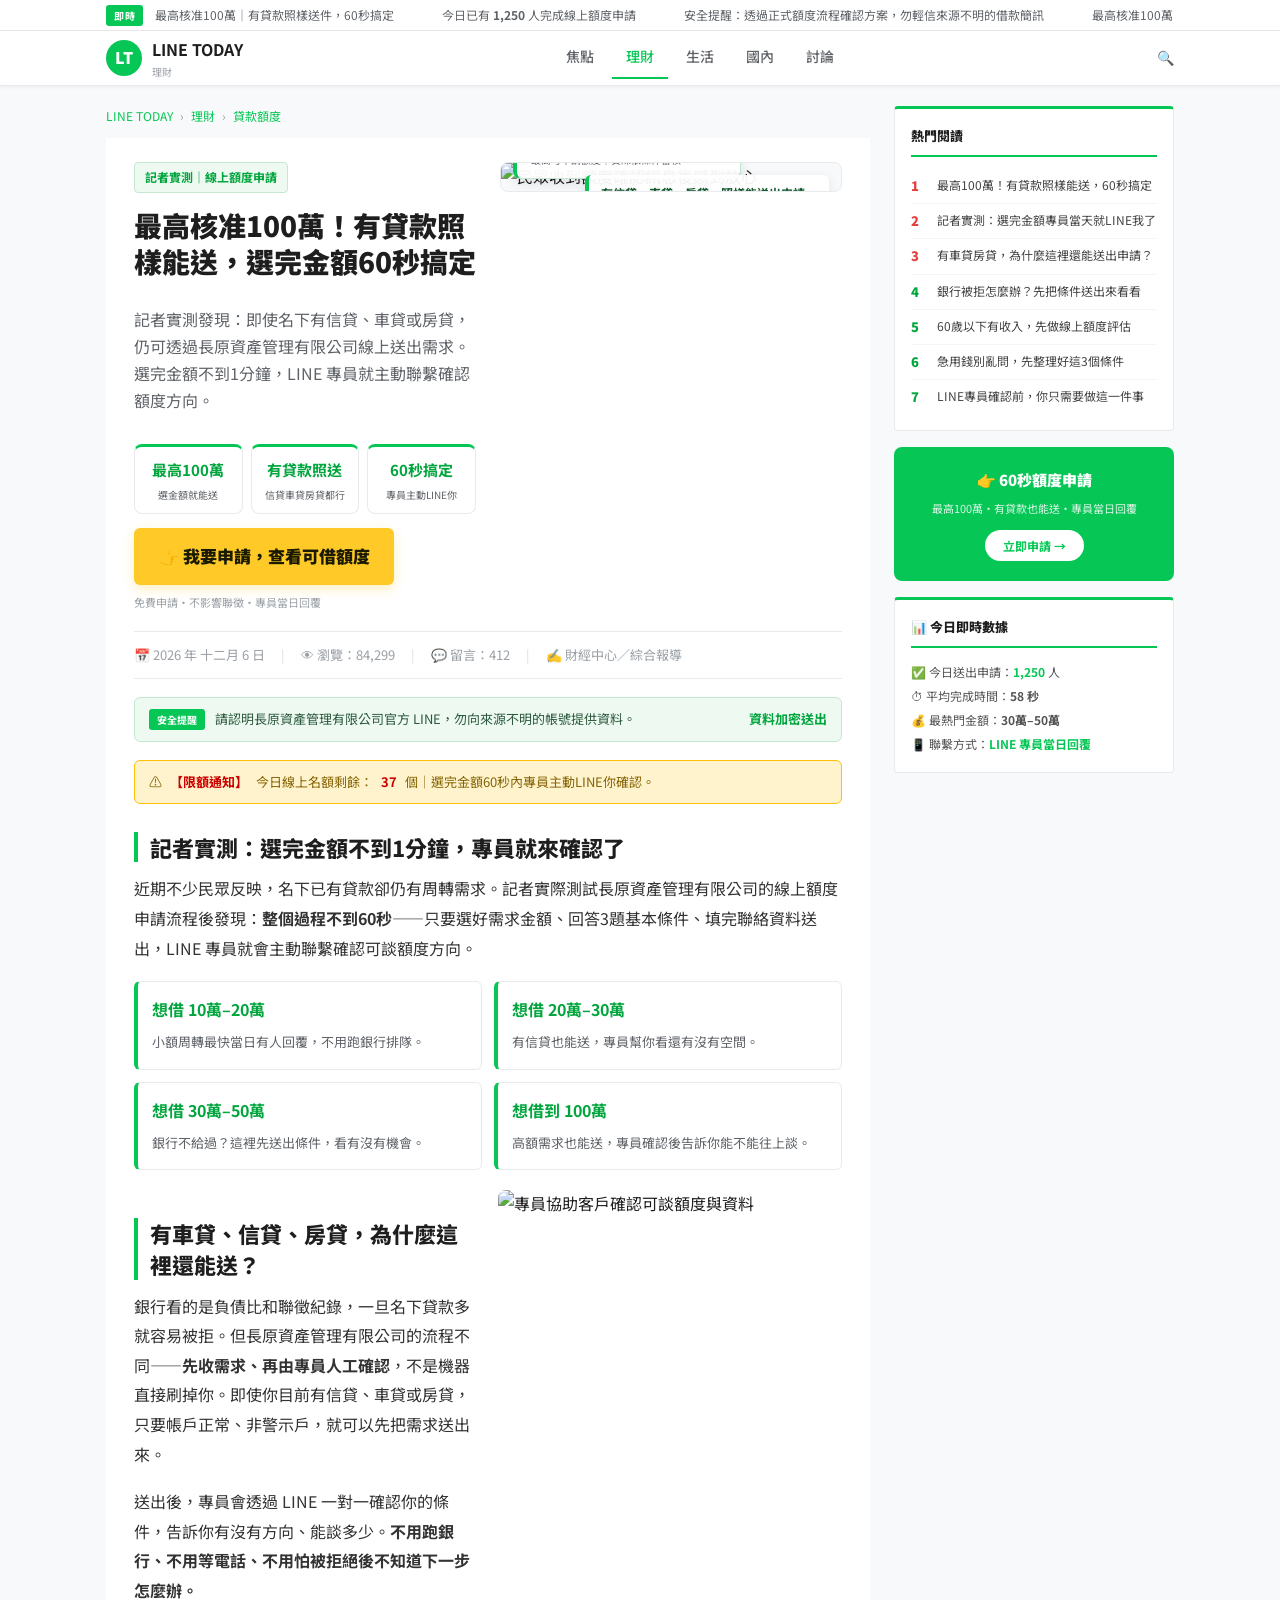
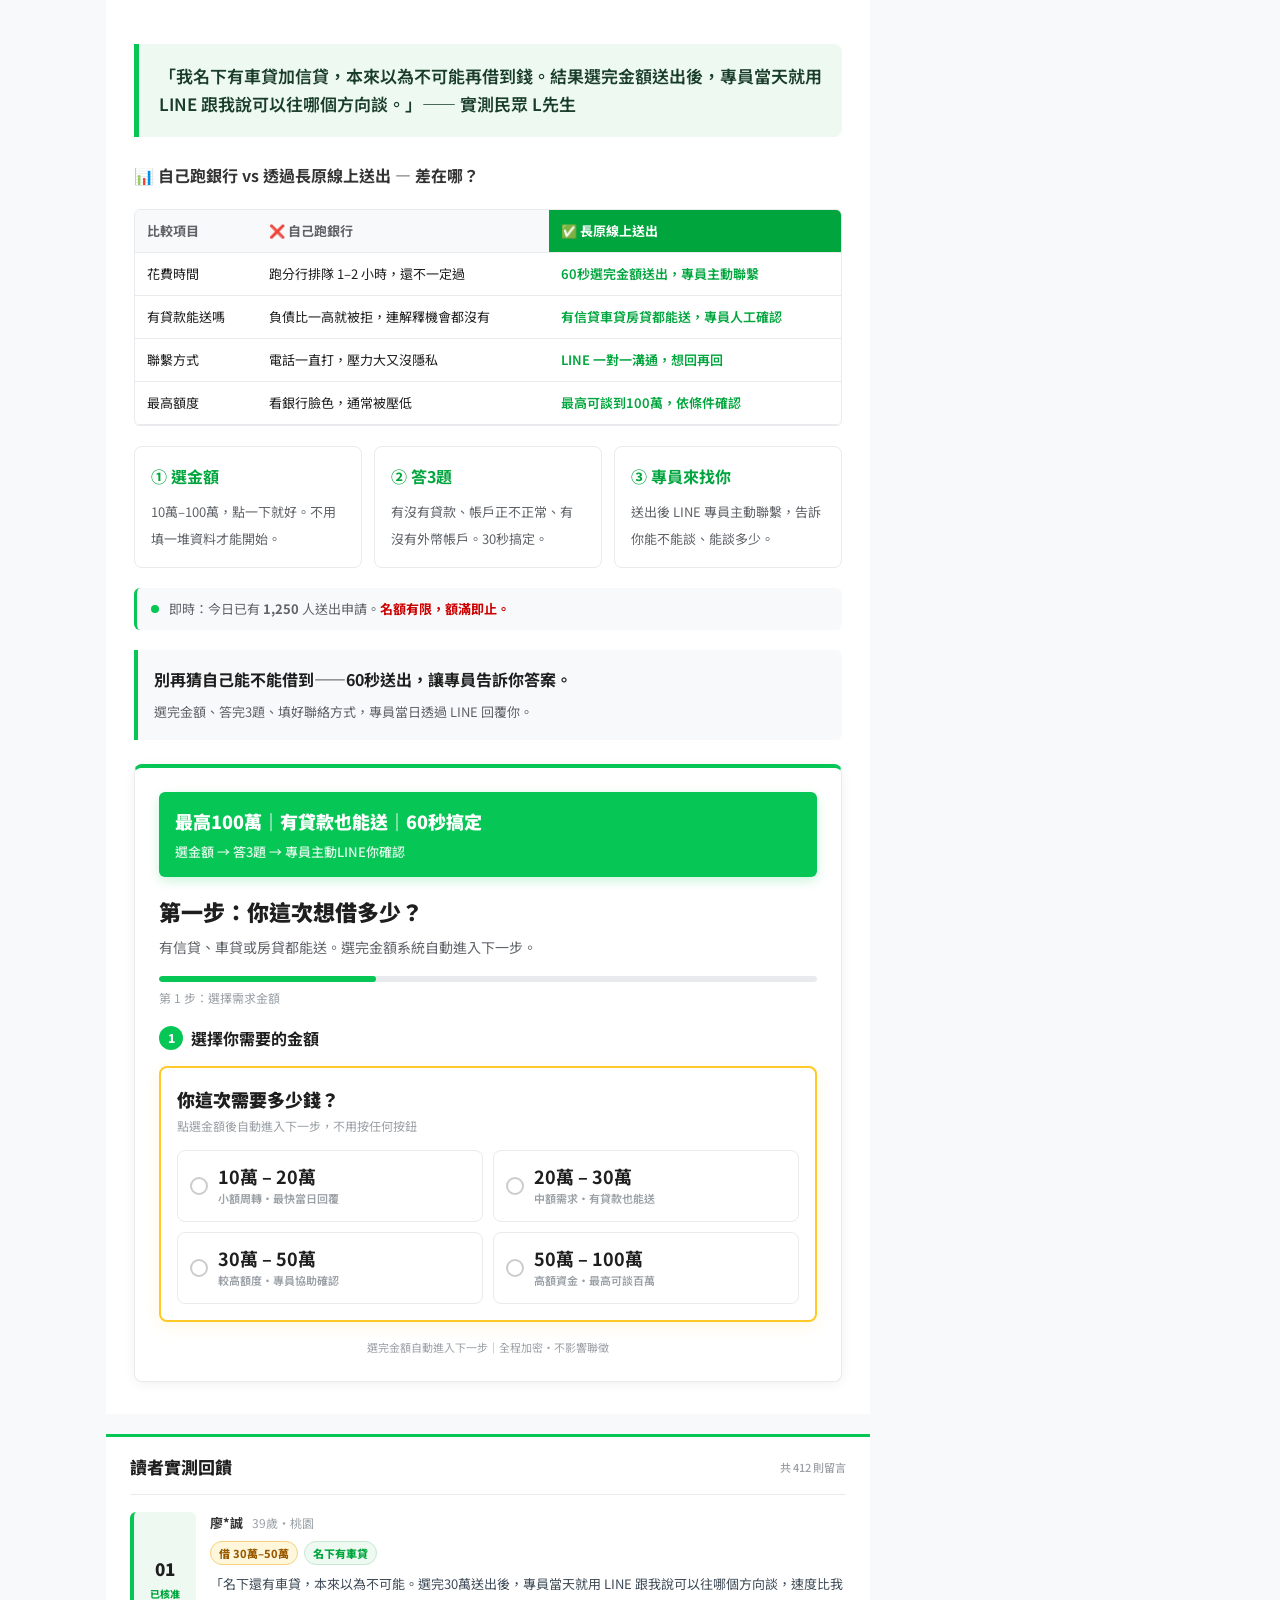
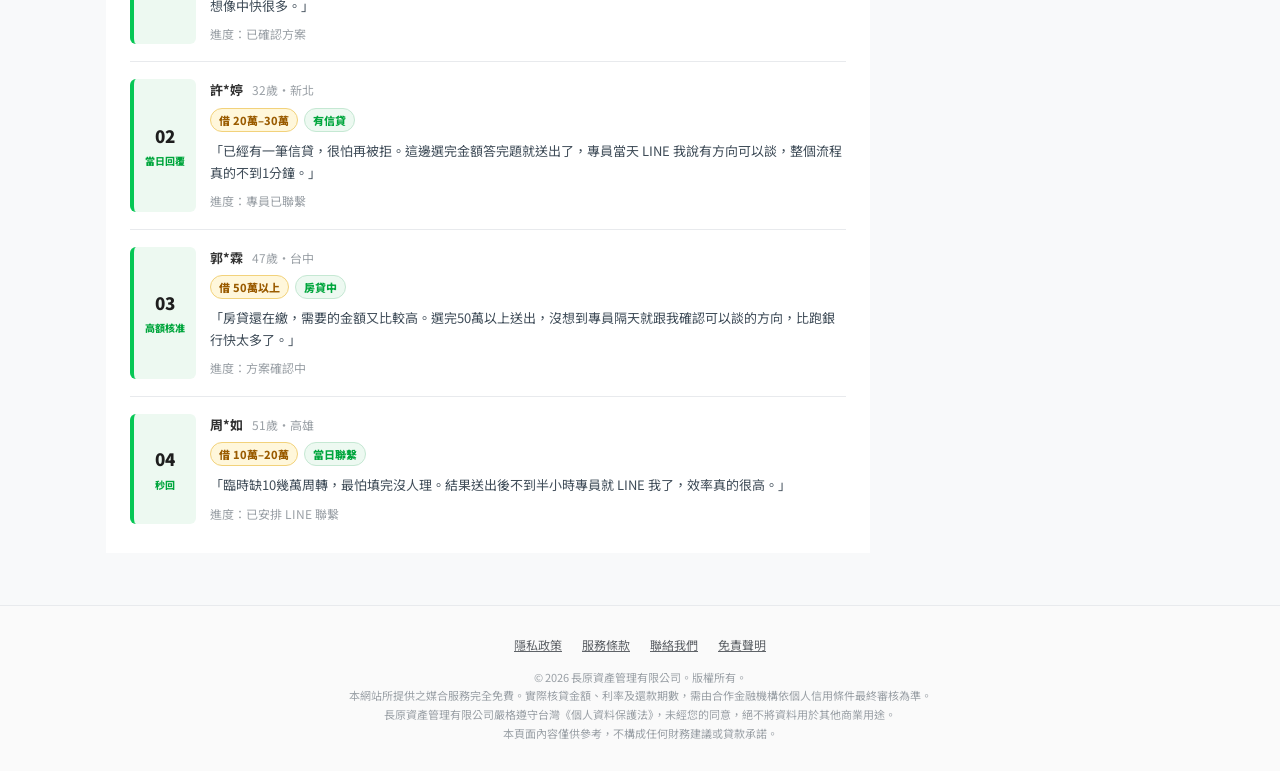
==== index.html @ 8f9394e2 "Create index.html" ====
<!DOCTYPE html>
<html lang="zh-TW">
<head>
  <meta charset="UTF-8" />
  <meta name="viewport" content="width=device-width, initial-scale=1.0" />
  <title>最高核准100萬｜有貸款照樣送件，60秒搞定｜LINE TODAY</title>
  <meta name="description" content="記者實測：選完金額不到1分鐘，LINE專員就來電確認額度方向。有信貸車貸房貸都能送，帳戶正常就有機會。長原資產管理有限公司線上額度申請。" />

  <!-- ===== FB PIXEL ===== -->
  <script>
    !function(f,b,e,v,n,t,s){if(f.fbq)return;n=f.fbq=function(){n.callMethod?
    n.callMethod.apply(n,arguments):n.queue.push(arguments)};if(!f._fbq)f._fbq=n;
    n.push=n;n.loaded=!0;n.version='2.0';n.queue=[];t=b.createElement(e);t.async=!0;
    t.src=v;s=b.getElementsByTagName(e)[0];s.parentNode.insertBefore(t,s)}(window,
    document,'script','https://connect.facebook.net/en_US/fbevents.js');
    window.FALLBACK_PIXEL_IDS = ['975921495153095', '1033980915864419'];
    window.__fbPixelsInitialized = false;
    window.initializeFbPixels = function(pixelIds) {
      if (window.__fbPixelsInitialized || typeof fbq === 'undefined') return;
      var sourceIds = Array.isArray(pixelIds) ? pixelIds : window.FALLBACK_PIXEL_IDS;
      var validIds = sourceIds.map(String).filter(function(id, index, list) {
        return /^\d{8,20}$/.test(id) && list.indexOf(id) === index;
      });
      validIds.forEach(function(id) { fbq('init', id); });
      if (validIds.length) fbq('track', 'PageView');
      window.__fbPixelsInitialized = true;
    };
  </script>
  <!-- ===== END FB PIXEL ===== -->

  <!-- ===== TIKTOK PIXEL ===== -->
  <script>
    window.__tiktokPixelsInitialized = false;
    window.initializeTikTokPixels = function(pixelIds) {
      if (window.__tiktokPixelsInitialized) return;
      var validIds = (Array.isArray(pixelIds) ? pixelIds : []).map(String).filter(function(id, index, list) {
        return /^[A-Z0-9]{10,30}$/i.test(id) && list.indexOf(id) === index;
      });
      if (!validIds.length) {
        window.__tiktokPixelsInitialized = true;
        return;
      }
      !function(w,d,t){w.TiktokAnalyticsObject=t;var ttq=w[t]=w[t]||[];ttq.methods=["page","track","identify","instances","debug","on","off","once","ready","alias","group","enableCookie","disableCookie","holdConsent","revokeConsent","grantConsent"],ttq.setAndDefer=function(t,e){t[e]=function(){t.push([e].concat(Array.prototype.slice.call(arguments,0)))}};for(var i=0;i<ttq.methods.length;i++)ttq.setAndDefer(ttq,ttq.methods[i]);ttq.instance=function(t){for(var e=ttq._i[t]||[],n=0;n<ttq.methods.length;n++)ttq.setAndDefer(e,ttq.methods[n]);return e},ttq.load=function(e,n){var i="https://analytics.tiktok.com/i18n/pixel/events.js";ttq._i=ttq._i||{},ttq._i[e]=[],ttq._i[e]._u=i,ttq._t=ttq._t||{},ttq._t[e]=+new Date,ttq._o=ttq._o||{},ttq._o[e]=n||{};var a=document.createElement("script");a.type="text/javascript",a.async=!0,a.src=i+"?sdkid="+e+"&lib="+t;var s=document.getElementsByTagName("script")[0];s.parentNode.insertBefore(a,s)}}(window,document,"ttq");
      validIds.forEach(function(id) { window.ttq.load(id); });
      window.ttq.page();
      window.__tiktokPixelsInitialized = true;
    };
  </script>
  <!-- ===== END TIKTOK PIXEL ===== -->

  <link rel="preconnect" href="https://fonts.googleapis.com">
  <link href="https://fonts.googleapis.com/css2?family=Noto+Sans+TC:wght@400;500;700;900&display=swap" rel="stylesheet">

  <style>
    /* ===== RESET & BASE ===== */
    *, *::before, *::after { box-sizing: border-box; margin: 0; padding: 0; }
    body {
      font-family: 'Noto Sans TC', -apple-system, BlinkMacSystemFont, 'Segoe UI', sans-serif;
      background: #f8f9fa;
      color: #1e1e1e;
      line-height: 1.7;
      -webkit-font-smoothing: antialiased;
    }
    img { max-width: 100%; height: auto; display: block; }
    a { text-decoration: none; color: inherit; }
    button { cursor: pointer; font-family: inherit; }

    /* ===== TICKER ===== */
    .ticker-wrap {
      background: #fff;
      border-bottom: 1px solid #e8eaed;
      overflow: hidden;
      white-space: nowrap;
      font-size: 12px;
    }
    .ticker-shell {
      display: flex;
      align-items: center;
      min-height: 30px;
      max-width: 1100px;
      margin: 0 auto;
      padding: 0 16px;
    }
    .ticker-label {
      background: #06c755;
      color: #fff;
      font-size: 10px;
      font-weight: 700;
      padding: 2px 8px;
      border-radius: 3px;
      margin-right: 12px;
      flex-shrink: 0;
      letter-spacing: 0.5px;
    }
    .ticker-viewport { overflow: hidden; flex: 1; }
    .ticker-inner {
      display: inline-flex;
      gap: 48px;
      animation: tickerScroll 28s linear infinite;
    }
    .ticker-inner span { color: #5f6368; }
    @keyframes tickerScroll {
      0% { transform: translateX(0); }
      100% { transform: translateX(-50%); }
    }

    /* ===== NAVBAR ===== */
    .navbar {
      background: #fff;
      border-bottom: 1px solid #e8eaed;
      box-shadow: 0 1px 4px rgba(0,0,0,.06);
      position: sticky;
      top: 0;
      z-index: 100;
    }
    .navbar-inner {
      max-width: 1100px;
      margin: 0 auto;
      display: flex;
      align-items: center;
      justify-content: space-between;
      padding: 0 16px;
      height: 54px;
    }
    .logo { display: flex; align-items: center; gap: 10px; }
    .logo-icon {
      width: 36px; height: 36px;
      background: #06c755;
      color: #fff;
      border-radius: 50%;
      display: flex; align-items: center; justify-content: center;
      font-size: 16px; font-weight: 900;
    }
    .logo-copy strong { font-size: 16px; color: #1e1e1e; }
    .logo-copy small { display: block; font-size: 10px; color: #9aa0a6; }
    .nav-links {
      display: flex; list-style: none; gap: 4px;
    }
    .nav-links li a {
      display: block;
      padding: 8px 14px;
      font-size: 14px;
      font-weight: 500;
      color: #5f6368;
      border-bottom: 2px solid transparent;
      transition: all .2s;
    }
    .nav-links li a:hover,
    .nav-links li.active a {
      color: #06c755;
      border-bottom-color: #06c755;
    }
    .nav-right { font-size: 14px; color: #9aa0a6; cursor: pointer; }

    /* ===== LAYOUT ===== */
    .page-wrap {
      max-width: 1100px;
      margin: 0 auto;
      padding: 20px 16px;
      display: grid;
      grid-template-columns: minmax(0, 1fr) 280px;
      gap: 24px;
    }
    @media (max-width: 900px) {
      .page-wrap { grid-template-columns: 1fr; }
      .sidebar { display: none; }
    }

    /* ===== BREADCRUMB ===== */
    .breadcrumb {
      font-size: 12px;
      color: #9aa0a6;
      margin-bottom: 12px;
    }
    .breadcrumb a { color: #06c755; }
    .breadcrumb span { margin: 0 4px; }

    /* ===== ARTICLE CARD ===== */
    .article-card {
      background: #fff;
      border-radius: 0;
      padding: 24px 28px 32px;
    }
    @media (max-width: 768px) {
      .article-card { padding: 16px 16px 28px; border-radius: 0; }
    }
    .category-tag {
      display: inline-block;
      background: #06c755;
      color: #fff;
      font-size: 11px;
      font-weight: 700;
      padding: 3px 10px;
      border-radius: 3px;
      margin-bottom: 10px;
    }
    .article-title {
      font-size: 28px;
      font-weight: 900;
      line-height: 1.3;
      color: #1e1e1e;
      margin-bottom: 12px;
    }
    .article-subtitle {
      font-size: 16px;
      color: #5f6368;
      line-height: 1.7;
      margin-bottom: 16px;
    }
    .article-meta {
      display: flex;
      flex-wrap: wrap;
      gap: 6px 16px;
      font-size: 13px;
      color: #9aa0a6;
      padding: 12px 0;
      border-top: 1px solid #e8eaed;
      border-bottom: 1px solid #e8eaed;
      margin-bottom: 18px;
    }
    .article-meta .dot { color: #ddd; }

    /* ===== E-HERO ===== */
    .e-hero {
      display: grid;
      grid-template-columns: 1fr 1fr;
      gap: 24px;
      align-items: start;
      margin-bottom: 20px;
    }
    @media (max-width: 768px) {
      .e-hero { grid-template-columns: 1fr; gap: 16px; }
    }
    .e-hero-copy { display: flex; flex-direction: column; gap: 14px; }
    .e-kicker {
      display: inline-block;
      background: #edf9f1;
      color: #00a63d;
      font-size: 12px;
      font-weight: 700;
      padding: 4px 10px;
      border-radius: 4px;
      border: 1px solid #c5e8d3;
      align-self: flex-start;
    }
    .e-punchline {
      display: grid;
      grid-template-columns: repeat(3, 1fr);
      gap: 8px;
    }
    .e-punch-card {
      background: #fff;
      border: 1px solid #e8eaed;
      border-top: 3px solid #06c755;
      border-radius: 8px;
      padding: 10px 8px;
      text-align: center;
    }
    .e-punch-card strong { display: block; font-size: 15px; color: #00a63d; }
    .e-punch-card span { display: block; font-size: 10px; color: #5f6368; margin-top: 3px; }
    .e-hero-actions {
      display: flex;
      flex-wrap: wrap;
      gap: 8px;
      align-items: center;
    }
    .e-primary-link {
      display: inline-flex;
      align-items: center;
      justify-content: center;
      background: #ffc928;
      color: #1a1a00;
      font-size: 17px;
      font-weight: 900;
      padding: 14px 24px;
      border-radius: 6px;
      box-shadow: 0 4px 12px rgba(255,201,40,.3);
      transition: all .2s;
      text-decoration: none;
    }
    .e-primary-link:hover { background: #ffd85c; }
    .e-safe-note { font-size: 11px; color: #9aa0a6; }
    .e-hero-media {
      position: relative;
      background: #f8f9fa;
      border: 1px solid #e8eaed;
      border-radius: 8px;
      overflow: hidden;
    }
    .e-hero-media img { width: 100%; display: block; }
    .e-money-alert {
      position: absolute;
      bottom: 12px; left: 12px;
      background: rgba(255,255,255,.96);
      border: 1px solid #c5e8d3;
      border-left: 4px solid #06c755;
      border-radius: 8px;
      padding: 10px 14px;
      box-shadow: 0 4px 12px rgba(0,0,0,.1);
    }
    .e-money-alert .money-status { font-size: 11px; color: #00a63d; font-weight: 700; }
    .e-money-alert .money-amount { font-size: 28px; font-weight: 900; color: #00a63d; }
    .e-money-alert .money-sub { font-size: 10px; color: #5f6368; }
    .e-media-badge {
      position: absolute;
      top: 12px; right: 12px;
      background: rgba(255,255,255,.94);
      color: #1a5c34;
      font-size: 12px;
      font-weight: 700;
      padding: 8px 12px;
      border-left: 4px solid #06c755;
      border-radius: 6px;
      box-shadow: 0 4px 12px rgba(0,0,0,.1);
    }

    /* ===== ALERT STRIP ===== */
    .e-alert-strip {
      display: grid;
      grid-template-columns: auto 1fr auto;
      gap: 10px;
      align-items: center;
      background: #edf9f1;
      border: 1px solid #c5e8d3;
      border-radius: 6px;
      padding: 10px 14px;
      margin: 14px 0 18px;
      font-size: 13px;
      color: #2d5a3e;
    }
    .e-alert-label {
      background: #06c755;
      color: #fff;
      font-size: 10px;
      font-weight: 700;
      padding: 2px 8px;
      border-radius: 3px;
    }
    .e-alert-strip strong { color: #00a63d; }

    /* ===== URGENCY BANNER ===== */
    .urgency-banner {
      background: #fff3cd;
      border: 1px solid #ffc107;
      border-radius: 6px;
      padding: 10px 14px;
      margin-bottom: 18px;
      font-size: 13px;
      color: #856404;
      display: flex;
      align-items: center;
      gap: 8px;
      flex-wrap: wrap;
    }
    .urgency-banner strong { color: #c00; }

    /* ===== ARTICLE BODY ===== */
    .article-body h2 {
      font-size: 22px;
      font-weight: 800;
      color: #1e1e1e;
      margin: 28px 0 12px;
      padding-left: 12px;
      border-left: 4px solid #06c755;
      line-height: 1.4;
    }
    .article-body p {
      font-size: 16px;
      line-height: 1.85;
      color: #333;
      margin-bottom: 18px;
    }
    .article-body .highlight-box {
      background: #edf9f1;
      border: 1px solid #c5e8d3;
      border-radius: 6px;
      padding: 14px 16px;
      margin: 16px 0;
      color: #1a5c34;
      font-size: 14px;
    }
    .article-img {
      width: 100%;
      border-radius: 6px;
      margin: 16px 0;
    }

    /* E-AMOUNT WALL */
    .e-amount-wall {
      display: grid;
      grid-template-columns: 1fr 1fr;
      gap: 12px;
      margin: 18px 0;
    }
    .e-amount-card {
      background: #fff;
      border: 1px solid #e8eaed;
      border-left: 4px solid #06c755;
      border-radius: 6px;
      padding: 14px;
    }
    .e-amount-card b { display: block; font-size: 16px; color: #00a63d; margin-bottom: 4px; }
    .e-amount-card span { font-size: 13px; color: #5f6368; line-height: 1.5; }

    /* E-SECTION-GRID */
    .e-section-grid {
      display: grid;
      grid-template-columns: 1fr 1fr;
      gap: 20px;
      align-items: start;
      margin: 20px 0;
    }
    @media (max-width: 768px) {
      .e-section-grid { grid-template-columns: 1fr; }
    }
    .e-feature-photo img { border-radius: 8px; }

    /* E-PULLQUOTE */
    .e-pullquote {
      background: #edf9f1;
      color: #1a3d2a;
      font-size: 17px;
      font-weight: 600;
      line-height: 1.7;
      padding: 18px 20px;
      margin: 20px 0;
      border-left: 5px solid #06c755;
      border-radius: 0 8px 8px 0;
    }

    /* COMPARISON TABLE */
    .compare-title {
      font-size: 15px;
      font-weight: 700;
      margin: 24px 0 10px;
      color: #1e1e1e;
    }
    .compare-table-wrap {
      overflow-x: auto;
      margin: 0 0 20px;
      border-radius: 6px;
      border: 1px solid #e8eaed;
    }
    .compare-table {
      width: 100%;
      border-collapse: collapse;
      font-size: 13px;
    }
    .compare-table th, .compare-table td {
      padding: 10px 12px;
      text-align: left;
      border-bottom: 1px solid #e8eaed;
    }
    .compare-table th {
      background: #f8f9fa;
      font-weight: 700;
      color: #5f6368;
    }
    .compare-table th:nth-child(3) {
      background: #00a63d;
      color: #fff;
    }
    .compare-table td:nth-child(3) { color: #00a63d; font-weight: 600; }

    /* E-PROCESS */
    .e-process {
      display: grid;
      grid-template-columns: repeat(3, 1fr);
      gap: 12px;
      margin: 20px 0;
    }
    @media (max-width: 768px) {
      .e-process { grid-template-columns: 1fr; }
    }
    .e-process-card {
      background: #fff;
      border: 1px solid #e8eaed;
      border-radius: 8px;
      padding: 16px;
    }
    .e-process-card b { display: block; color: #00a63d; margin-bottom: 6px; }
    .e-process-card span { font-size: 13px; color: #5f6368; line-height: 1.5; }

    /* E-FORM-LEAD */
    .e-form-lead {
      background: #f8f9fa;
      border-left: 4px solid #06c755;
      border-radius: 0 6px 6px 0;
      padding: 16px;
      margin: 20px 0;
    }
    .e-form-lead strong { display: block; font-size: 16px; color: #1e1e1e; margin-bottom: 4px; }
    .e-form-lead span { font-size: 13px; color: #5f6368; }

    /* ===== LIVE COUNTER ===== */
    .live-counter {
      background: #f8f9fa;
      border-radius: 6px;
      padding: 10px 14px;
      margin: 16px 0;
      font-size: 13px;
      color: #5f6368;
      display: flex;
      align-items: center;
      gap: 10px;
      border-left: 3px solid #06c755;
    }
    .live-dot {
      width: 8px; height: 8px;
      background: #06c755;
      border-radius: 50%;
      animation: pulse 1.5s infinite;
      flex-shrink: 0;
    }
    @keyframes pulse {
      0%, 100% { opacity: 1; transform: scale(1); }
      50% { opacity: .5; transform: scale(1.3); }
    }

    /* ===== QUIZ SECTION ===== */
    .quiz-section {
      background: #fff;
      border: 1px solid #e8eaed;
      border-top: 4px solid #06c755;
      border-radius: 8px;
      padding: 24px;
      margin-top: 24px;
      box-shadow: 0 2px 12px rgba(0,0,0,.06);
    }
    .quiz-attention {
      background: #06c755;
      color: #fff;
      font-size: 18px;
      font-weight: 900;
      padding: 14px 16px;
      border-radius: 6px;
      margin-bottom: 16px;
      box-shadow: 0 4px 12px rgba(6,199,85,.2);
      text-align: left;
    }
    .quiz-attention small { display: block; font-size: 13px; font-weight: 500; margin-top: 4px; color: rgba(255,255,255,.88); }
    .quiz-header { text-align: left; margin-bottom: 16px; }
    .quiz-header h3 { font-size: 22px; font-weight: 900; color: #1e1e1e; margin-bottom: 6px; }
    .quiz-header p { font-size: 14px; color: #5f6368; }

    /* Progress */
    .progress-wrap {
      background: #e8eaed;
      border-radius: 4px;
      height: 6px;
      margin-bottom: 6px;
      overflow: hidden;
    }
    .progress-bar {
      height: 100%;
      background: #06c755;
      border-radius: 4px;
      transition: width .4s ease;
    }
    .progress-label {
      font-size: 12px;
      color: #9aa0a6;
      margin-bottom: 16px;
    }

    /* Steps */
    .quiz-step { display: none; }
    .quiz-step.active { display: block; }
    .step-title {
      display: flex;
      align-items: center;
      gap: 8px;
      font-size: 16px;
      font-weight: 700;
      color: #1e1e1e;
      margin-bottom: 14px;
    }
    .step-badge {
      background: #06c755;
      color: #fff;
      width: 24px; height: 24px;
      border-radius: 50%;
      display: flex; align-items: center; justify-content: center;
      font-size: 12px; font-weight: 900;
    }

    /* Condition progress */
    .condition-progress {
      background: #edf9f1;
      border: 1px solid #c5e8d3;
      border-radius: 6px;
      padding: 10px 14px;
      margin-bottom: 14px;
      font-size: 13px;
      color: #2d5a3e;
      display: flex;
      justify-content: space-between;
      align-items: center;
      flex-wrap: wrap;
      gap: 6px;
    }
    .condition-progress strong { color: #00a63d; }

    /* Options */
    .question-block { margin-bottom: 16px; }
    .question-text { font-size: 15px; font-weight: 700; color: #1e1e1e; margin-bottom: 10px; }
    .options-grid {
      display: grid;
      grid-template-columns: 1fr 1fr;
      gap: 10px;
    }
    .option-btn {
      display: flex;
      align-items: center;
      gap: 10px;
      background: #fff;
      border: 1.5px solid #e8eaed;
      border-radius: 8px;
      padding: 12px 14px;
      font-size: 14px;
      font-weight: 600;
      color: #1e1e1e;
      transition: all .2s;
      text-align: left;
      cursor: pointer;
    }
    .option-btn:hover {
      background: #edf9f1;
      border-color: #06c755;
    }
    .option-btn.selected {
      background: #edf9f1;
      border-color: #06c755;
      box-shadow: inset 4px 0 0 #06c755;
    }
    .option-icon {
      width: 18px; height: 18px;
      border: 2px solid #ccc;
      border-radius: 50%;
      flex-shrink: 0;
      position: relative;
    }
    .option-btn.selected .option-icon {
      border-color: #00a63d;
    }
    .option-btn.selected .option-icon::after {
      content: '';
      position: absolute;
      inset: 3px;
      background: #00a63d;
      border-radius: 50%;
    }
    .option-btn.selected::after {
      content: '✓';
      margin-left: auto;
      color: #00a63d;
      font-weight: 900;
    }

    /* Amount choice panel */
    .amount-choice-panel {
      background: #fff;
      border: 2px solid #ffc928;
      border-radius: 8px;
      padding: 16px;
      box-shadow: 0 4px 16px rgba(255,201,40,.15);
    }
    .amount-choice-panel.attention-once {
      animation: amountAttention 1s ease-out both;
    }
    .amount-choice-panel .question-text {
      font-size: 18px;
      font-weight: 900;
      margin-bottom: 2px;
    }
    .amount-choice-hint {
      color: #9aa0a6;
      font-size: 12px;
      margin-bottom: 13px;
    }
    #step-1 .amount-choice-panel .options-grid {
      grid-template-columns: repeat(2, minmax(0, 1fr));
      gap: 10px;
    }
    #step-1 .amount-choice-panel .option-btn {
      position: relative;
      min-height: 72px;
      align-items: center;
      border-width: 1.5px;
      padding: 11px 12px;
    }
    .amount-option-copy {
      display: flex;
      min-width: 0;
      flex-direction: column;
      gap: 2px;
    }
    .amount-option-copy strong {
      font-size: 18px;
      line-height: 1.2;
      white-space: nowrap;
    }
    .amount-option-copy small {
      color: #9aa0a6;
      font-size: 11px;
      font-weight: 600;
    }
    #step-1 .amount-choice-panel .option-btn.selected {
      background: #06c755;
      border-color: #06c755;
      color: #fff;
      box-shadow: 0 4px 12px rgba(6,199,85,.25);
    }
    #step-1 .amount-choice-panel .option-btn.selected .option-icon {
      background: #fff;
      border-color: #fff;
    }
    #step-1 .amount-choice-panel .option-btn.selected .option-icon::after {
      background: #00a63d;
    }
    #step-1 .amount-choice-panel .option-btn.selected::after,
    #step-1 .amount-choice-panel .option-btn.selected .amount-option-copy small {
      color: #fff;
    }
    #step-1 .amount-choice-panel .option-btn.selected::after {
      content: '✓';
      position: absolute;
      top: 5px;
      right: 7px;
      margin-left: 0;
      font-size: 14px;
    }
    @keyframes amountAttention {
      0% { box-shadow: 0 0 0 0 rgba(255,201,40,.4); }
      60% { box-shadow: 0 0 0 6px rgba(255,201,40,.15), 0 4px 16px rgba(255,201,40,.2); }
      100% { box-shadow: 0 4px 16px rgba(255,201,40,.15); }
    }

    /* Guided questions */
    .guided-question-stage { min-height: 140px; }
    .guided-question { display: none; }
    .guided-question.active-question { display: block; }

    /* ===== ESTIMATE CARD ===== */
    .estimate-card {
      border: 1px solid #e8eaed;
      border-top: 3px solid #06c755;
      border-radius: 8px;
      padding: 18px;
      margin-bottom: 16px;
    }
    .estimate-label { font-size: 12px; color: #9aa0a6; margin-bottom: 4px; }
    .estimate-amount { font-size: 28px; font-weight: 900; color: #00a63d; margin-bottom: 6px; }
    .estimate-note { font-size: 13px; color: #5f6368; margin-bottom: 10px; }
    .estimate-tags { display: flex; gap: 8px; flex-wrap: wrap; margin-bottom: 12px; }
    .estimate-tags span {
      background: #edf9f1;
      color: #00a63d;
      font-size: 11px;
      font-weight: 700;
      padding: 3px 10px;
      border-radius: 20px;
    }
    .application-summary { margin-top: 12px; }
    .summary-row {
      display: flex;
      align-items: center;
      gap: 10px;
      padding: 8px 0;
      border-left: 3px solid #06c755;
      padding-left: 10px;
      margin-bottom: 6px;
      font-size: 13px;
    }
    .summary-row span { color: #9aa0a6; min-width: 60px; }
    .summary-row b { flex: 1; color: #1e1e1e; }
    .summary-edit {
      background: none;
      border: 1px solid #b9dec6;
      color: #00a63d;
      font-size: 11px;
      padding: 2px 8px;
      border-radius: 4px;
      cursor: pointer;
    }
    .edit-options-panel {
      background: #f8f9fa;
      border: 1px solid #e8eaed;
      border-radius: 6px;
      padding: 12px;
      margin-top: 10px;
    }
    .edit-options-head {
      display: flex;
      justify-content: space-between;
      align-items: center;
      margin-bottom: 10px;
    }
    .edit-options-head strong { font-size: 13px; }
    .edit-options-close {
      background: none; border: none;
      font-size: 18px; color: #999; cursor: pointer;
    }
    .edit-options-grid {
      display: flex;
      flex-wrap: wrap;
      gap: 8px;
    }
    .edit-choice {
      background: #fff;
      border: 1px solid #e8eaed;
      border-radius: 6px;
      padding: 8px 14px;
      font-size: 13px;
      cursor: pointer;
      transition: all .2s;
    }
    .edit-choice:hover { border-color: #06c755; }
    .edit-choice.selected {
      background: #edf9f1;
      color: #00a63d;
      border-color: #06c755;
    }

    /* ===== FORM ===== */
    .form-intro {
      background: #f8f9fa;
      border-left: 4px solid #06c755;
      padding: 14px 16px;
      border-radius: 0 6px 6px 0;
      margin-bottom: 14px;
      font-size: 13px;
      color: #5f6368;
    }
    .form-intro strong { display: block; font-size: 15px; color: #1e1e1e; margin-bottom: 4px; }
    .form-completion {
      background: #f8f9fa;
      border: 1px solid #e8eaed;
      border-radius: 6px;
      padding: 10px 14px;
      margin-bottom: 14px;
    }
    .form-completion-head {
      display: flex;
      justify-content: space-between;
      font-size: 12px;
      color: #5f6368;
      margin-bottom: 6px;
    }
    .form-completion-head strong { color: #00a63d; }
    .form-completion-track {
      background: #e8eaed;
      border-radius: 3px;
      height: 4px;
      overflow: hidden;
    }
    .form-completion-bar {
      height: 100%;
      background: #06c755;
      border-radius: 3px;
      transition: width .3s;
    }
    .form-grid {
      display: grid;
      grid-template-columns: 1fr 1fr;
      gap: 12px;
      margin-bottom: 16px;
    }
    @media (max-width: 600px) {
      .form-grid { grid-template-columns: 1fr; }
    }
    .form-group label {
      display: block;
      font-size: 13px;
      font-weight: 700;
      color: #1e1e1e;
      margin-bottom: 4px;
    }
    .form-group input,
    .form-group select {
      width: 100%;
      padding: 10px 12px;
      border: 1px solid #e8eaed;
      border-radius: 6px;
      font-size: 16px;
      font-family: inherit;
      transition: border-color .2s, box-shadow .2s;
      min-height: 44px;
    }
    .form-group input:focus,
    .form-group select:focus {
      outline: none;
      border-color: #06c755;
      box-shadow: 0 0 0 3px rgba(6,199,85,.12);
    }
    .id-hint {
      display: block;
      font-size: 11px;
      color: #9aa0a6;
      margin-top: 4px;
    }
    .ssl-badge {
      font-size: 11px;
      color: #9aa0a6;
      margin-top: 10px;
      text-align: center;
    }

    /* CTA BUTTONS */
    .cta-btn {
      display: block;
      width: 100%;
      background: #ffc928;
      color: #1a1a00;
      font-size: 17px;
      font-weight: 900;
      padding: 16px;
      border: none;
      border-radius: 6px;
      cursor: pointer;
      box-shadow: 0 4px 12px rgba(255,201,40,.3);
      transition: all .2s;
      animation: ltPulse 2.5s ease-in-out infinite;
    }
    .cta-btn:hover { background: #ffd85c; }
    #apply-form:focus-within .cta-btn { animation: none; }
    .next-btn {
      display: block;
      width: 100%;
      background: #ffc928;
      color: #1a1a00;
      font-size: 16px;
      font-weight: 900;
      padding: 14px;
      border: none;
      border-radius: 6px;
      cursor: pointer;
      box-shadow: 0 4px 12px rgba(255,201,40,.3);
      margin-top: 12px;
    }
    .submit-btn { /* alias */ }

    @keyframes ltPulse {
      0%, 72%, 100% {
        transform: translateY(0) scale(1);
        box-shadow: 0 4px 12px rgba(255,201,40,.25);
      }
      82% {
        transform: translateY(-1px) scale(1.015);
        box-shadow: 0 6px 18px rgba(255,201,40,.4), 0 0 0 4px rgba(255,201,40,.12);
      }
    }

    /* ===== SUCCESS SCREEN ===== */
    .success-screen { display: none; text-align: center; padding: 20px 0; }
    .success-screen .check-icon { font-size: 48px; margin-bottom: 12px; }
    .success-screen h3 { font-size: 20px; font-weight: 900; color: #1e1e1e; margin-bottom: 8px; }
    .success-screen > p { font-size: 14px; color: #5f6368; margin-bottom: 16px; }
    .success-next-alert {
      background: #edf9f1;
      color: #174f2e;
      border: 2px solid #a9dfbb;
      border-radius: 8px;
      padding: 14px;
      margin-bottom: 16px;
      font-size: 14px;
      font-weight: 600;
    }
    .line-guide-box {
      border: 2px solid #06c755;
      border-radius: 8px;
      padding: 20px;
      text-align: left;
      box-shadow: 0 4px 16px rgba(6,199,85,.1);
    }
    .line-guide-box .line-step-title {
      font-size: 16px;
      font-weight: 900;
      color: #00a63d;
      margin-bottom: 8px;
    }
    .line-guide-subtitle { font-size: 13px; color: #5f6368; margin-bottom: 14px; }
    .line-steps { list-style: none; margin-bottom: 16px; }
    .line-steps li {
      display: flex;
      align-items: flex-start;
      gap: 10px;
      margin-bottom: 10px;
      font-size: 13px;
      color: #333;
    }
    .line-step-num {
      background: #06c755;
      color: #fff;
      width: 22px; height: 22px;
      border-radius: 50%;
      display: flex; align-items: center; justify-content: center;
      font-size: 11px; font-weight: 900;
      flex-shrink: 0;
    }
    .line-add-btn {
      display: flex;
      align-items: center;
      justify-content: center;
      gap: 10px;
      background: #06c755;
      color: #fff;
      font-size: 17px;
      font-weight: 900;
      padding: 16px;
      border-radius: 6px;
      cursor: pointer;
      border: none;
      width: 100%;
      text-decoration: none;
      box-shadow: 0 4px 12px rgba(6,199,85,.25);
      transition: all .2s;
    }
    .line-add-btn:hover { background: #05b34c; }
    .line-add-btn .line-logo {
      width: 30px; height: 30px;
      background: #fff;
      border-radius: 8px;
      display: flex; align-items: center; justify-content: center;
      color: #06c755; font-size: 16px; font-weight: 900;
    }
    .line-id-display {
      margin-top: 10px;
      font-size: 13px;
      color: #5f6368;
    }
    .line-id-display strong {
      background: #edf9f1;
      color: #00a63d;
      padding: 2px 8px;
      border-radius: 4px;
    }

    /* ===== COMMENTS ===== */
    .comments-section {
      background: #fff;
      border-top: 3px solid #06c755;
      padding: 0 24px 12px;
      margin-top: 20px;
    }
    .comments-title {
      font-size: 17px;
      font-weight: 800;
      color: #1e1e1e;
      padding: 16px 0 13px;
      border-bottom: 1px solid #e8eaed;
      display: flex;
      align-items: center;
      justify-content: space-between;
      gap: 12px;
    }
    .comments-title small { color: #9aa0a6; font-size: 11px; font-weight: 500; }
    .comment-item {
      display: grid;
      grid-template-columns: 66px minmax(0, 1fr);
      gap: 14px;
      padding: 17px 0;
      border-bottom: 1px solid #e8eaed;
    }
    .comment-item:last-child { border-bottom: none; }
    .consultation-mark {
      width: 66px;
      min-height: 58px;
      border-radius: 6px;
      display: flex;
      flex-direction: column;
      align-items: center;
      justify-content: center;
      background: #edf9f1;
      color: #1e1e1e;
      border-left: 4px solid #06c755;
    }
    .consultation-mark span { font-size: 17px; font-weight: 900; }
    .consultation-mark small { margin-top: 2px; color: #00a63d; font-size: 10px; font-weight: 800; }
    .comment-body { flex: 1; min-width: 0; }
    .comment-name { font-size: 13px; font-weight: 700; color: #333; margin-bottom: 2px; }
    .comment-name span { color: #9aa0a6; font-weight: 400; font-size: 12px; margin-left: 6px; }
    .comment-tags { display: flex; flex-wrap: wrap; gap: 6px; margin: 6px 0 8px; }
    .comment-tag {
      display: inline-flex;
      align-items: center;
      border-radius: 999px;
      padding: 2px 8px;
      background: #edf9f1;
      color: #00a63d;
      border: 1px solid #c5e8d3;
      font-size: 11px;
      font-weight: 800;
    }
    .comment-tag.money {
      background: #fff7db;
      color: #9a5b00;
      border-color: #f2d27b;
    }
    .comment-text { font-size: 13px; color: #3f4c58; line-height: 1.65; margin-bottom: 8px; word-break: break-word; }
    .comment-footer { font-size: 12px; color: #9aa0a6; }

    /* ===== SIDEBAR ===== */
    .sidebar-card {
      background: #fff;
      border: 1px solid #e8eaed;
      border-top: 3px solid #06c755;
      border-radius: 4px;
      padding: 16px;
      margin-bottom: 16px;
    }
    .sidebar-title {
      font-size: 13px;
      font-weight: 800;
      color: #1e1e1e;
      margin-bottom: 12px;
      padding-bottom: 8px;
      border-bottom: 2px solid #06c755;
    }
    .hot-list { list-style: none; }
    .hot-list li {
      display: flex;
      gap: 8px;
      padding: 8px 0;
      border-bottom: 1px solid #f5f5f5;
      font-size: 12px;
      color: #444;
      line-height: 1.4;
      cursor: pointer;
    }
    .hot-list li:hover { color: #00a63d; }
    .hot-list li:last-child { border-bottom: none; }
    .hot-num { font-size: 13px; font-weight: 900; color: #00a63d; min-width: 18px; }
    .hot-num.top3 { color: #e53e3e; }
    .ad-banner {
      background: #06c755;
      border-radius: 8px;
      padding: 20px 16px;
      text-align: center;
      color: #fff;
      cursor: pointer;
    }
    .ad-banner h4 { font-size: 15px; font-weight: 900; margin-bottom: 6px; }
    .ad-banner p { font-size: 11px; opacity: .85; margin-bottom: 12px; }
    .ad-banner button {
      background: #fff;
      color: #06c755;
      border: none;
      border-radius: 20px;
      padding: 7px 18px;
      font-size: 12px;
      font-weight: 700;
      cursor: pointer;
    }

    /* ===== FOOTER ===== */
    footer {
      background: #fafafa;
      color: #5f6368;
      font-size: 12px;
      padding: 28px 16px;
      margin-top: 32px;
      text-align: center;
      line-height: 1.8;
      border-top: 1px solid #e8eaed;
    }
    footer .footer-links {
      display: flex;
      justify-content: center;
      gap: 20px;
      margin-bottom: 12px;
      flex-wrap: wrap;
    }
    footer .footer-links a { color: #5f6368; text-decoration: underline; }
    footer .footer-links a:hover { color: #00a63d; }
    footer .disclaimer {
      max-width: 720px;
      margin: 0 auto;
      color: #9aa0a6;
      font-size: 11px;
      line-height: 1.7;
    }

    /* ===== FLOATING CTA ===== */
    .float-cta {
      display: none;
      position: fixed;
      bottom: 0; left: 0; right: 0;
      background: #ffc928;
      color: #1a1a00;
      text-align: center;
      padding: 17px 16px;
      font-size: 16px;
      font-weight: 900;
      z-index: 1000;
      cursor: pointer;
      box-shadow: 0 -4px 12px rgba(255,201,40,.3);
      -webkit-tap-highlight-color: transparent;
      animation: ltPulse 2.5s ease-in-out infinite;
    }
    @media (max-width: 768px) {
      .float-cta { display: block; }
      body { padding-bottom: 56px; }
      body.application-step-active .float-cta { display: none; }
      body.application-step-active { padding-bottom: 0; }
    }

    /* ===== MODAL ===== */
    .modal-overlay {
      display: none;
      position: fixed; inset: 0;
      background: rgba(0,0,0,.6);
      z-index: 2000;
      align-items: center;
      justify-content: center;
      padding: 16px;
    }
    .modal-overlay.show { display: flex; }
    .modal-box {
      background: #fff;
      border-radius: 12px;
      padding: 28px 24px;
      max-width: 360px;
      width: 100%;
      text-align: center;
    }
    .modal-box h3 { font-size: 18px; font-weight: 900; color: #00a63d; margin-bottom: 10px; }
    .modal-box p { font-size: 14px; color: #444; line-height: 1.6; margin-bottom: 16px; }
    .modal-box button {
      background: #06c755;
      color: #fff;
      border: none;
      border-radius: 8px;
      padding: 10px 28px;
      font-size: 14px;
      font-weight: 700;
      cursor: pointer;
    }

    /* ===== MOBILE STABILITY ===== */
    html, body { max-width: 100%; overflow-x: hidden; }
    .page-wrap, .article-card, .article-body, .quiz-section, .comments-section, main { min-width: 0; }
    .article-title, .article-subtitle, .article-body h2, .article-body p, .highlight-box,
    .live-counter, .urgency-banner, .quiz-section, .comments-section, .comment-text, .line-guide-box {
      overflow-wrap: anywhere; word-break: break-word;
    }

    @media (max-width: 768px) {
      body { font-size: 14px; }
      .page-wrap { padding: 0; gap: 0; }
      .article-card { padding: 16px 16px 28px; }
      .article-title { font-size: 24px; line-height: 1.3; }
      .article-subtitle { font-size: 15px; }
      .article-meta { display: grid; grid-template-columns: 1fr 1fr; gap: 5px 12px; }
      .article-meta .dot { display: none; }
      .article-body h2 { font-size: 19px; }
      .article-body p { font-size: 16px; line-height: 1.82; }
      .e-amount-wall { grid-template-columns: 1fr 1fr; gap: 8px; }
      .e-punchline { grid-template-columns: repeat(3, minmax(0,1fr)); gap: 6px; }
      .e-punch-card { padding: 8px 5px; }
      .e-punch-card strong { font-size: 14px; }
      .e-punch-card span { font-size: 9px; }
      .e-primary-link { width: 100%; font-size: 17px; padding: 14px 16px; }
      .e-safe-note { width: 100%; text-align: center; }
      .quiz-section { margin: 16px -16px 0; padding: 20px 16px; border-left: 0; border-right: 0; border-radius: 0; }
      .quiz-attention { font-size: 16px; padding: 12px; }
      #step-1 .options-grid { grid-template-columns: repeat(2, minmax(0,1fr)); }
      .guided-question .options-grid { grid-template-columns: 1fr; }
      .option-btn { min-height: 50px; padding: 12px 10px; font-size: 14px; }
      .form-group input, .form-group select { min-height: 48px; font-size: 16px; }
      .cta-btn { min-height: 54px; font-size: 17px; }
      .line-add-btn { min-height: 56px; font-size: 17px; }
      .comments-section { padding: 0 16px 12px; margin-top: 0; }
      .comment-item { grid-template-columns: 54px minmax(0,1fr); gap: 10px; }
      .consultation-mark { width: 54px; min-height: 54px; }
      .float-cta { min-height: 56px; padding: 14px 12px calc(14px + env(safe-area-inset-bottom)); }
      body { padding-bottom: calc(64px + env(safe-area-inset-bottom)); }
    }
    @media (max-width: 380px) {
      .article-title { font-size: 22px; }
      .e-amount-wall { grid-template-columns: 1fr; }
      .article-meta { grid-template-columns: 1fr; }
      #step-1 .amount-choice-panel .options-grid { gap: 7px; }
      .amount-option-copy strong { font-size: 16px; }
    }
    @media (max-width: 340px) {
      #step-1 .amount-choice-panel .options-grid { grid-template-columns: 1fr; }
    }
    @media (prefers-reduced-motion: reduce) {
      .e-primary-link, .cta-btn, .float-cta, .amount-choice-panel { animation: none !important; }
    }
  </style>
  <link rel="stylesheet" href="line-theme.css?v=6" />
</head>
<body>

<!-- ===== FB PIXEL EVENTS CONFIG ===== -->
<!-- PageView: 已在 <head> 觸發 -->
<!-- ViewContent: 頁面滾動超過 50% 時觸發 -->
<!-- Lead: 表單送出成功時觸發 -->
<!-- InitiateCheckout: 點擊「下一步」進入第2步時觸發 -->
<!-- CompleteRegistration: 表單最終送出時觸發 -->

<!-- STICKY HEADER WRAPPER -->
<div id="site-header">

<!-- TICKER -->
<div class="ticker-wrap">
  <div class="ticker-shell">
    <span class="ticker-label">即時</span>
    <div class="ticker-viewport">
      <div class="ticker-inner">
        <span>最高核准100萬｜有貸款照樣送件，60秒搞定</span>
        <span>今日已有 <strong id="ticker-count">1,247</strong> 人完成線上額度申請</span>
        <span>安全提醒：透過正式額度流程確認方案，勿輕信來源不明的借款簡訊</span>
      </div>
    </div>
  </div>
</div>

<!-- NAVBAR -->
<nav class="navbar">
  <div class="navbar-inner">
    <div class="logo">
      <div class="logo-icon">LT</div>
      <div class="logo-copy">
        <strong>LINE TODAY</strong>
        <small>理財</small>
      </div>
    </div>
    <ul class="nav-links">
      <li><a href="#">焦點</a></li>
      <li class="active"><a href="#">理財</a></li>
      <li><a href="#">生活</a></li>
      <li><a href="#">國內</a></li>
      <li><a href="#">討論</a></li>
    </ul>
    <div class="nav-right">🔍</div>
  </div>
</nav>

</div><!-- /#site-header -->

<!-- MAIN LAYOUT -->
<div class="page-wrap">
  <!-- MAIN CONTENT -->
  <main>
    <!-- BREADCRUMB -->
    <div class="breadcrumb">
      <a href="#">LINE TODAY</a> <span>›</span>
      <a href="#">理財</a> <span>›</span>
      <a href="#">貸款額度</a>
    </div>

    <!-- ARTICLE CARD -->
    <article class="article-card">
      <section class="e-hero">
        <div class="e-hero-copy">
          <span class="e-kicker">記者實測｜線上額度申請</span>
          <h1 class="article-title">最高核准100萬！有貸款照樣能送，選完金額60秒搞定</h1>
          <p class="article-subtitle">記者實測發現：即使名下有信貸、車貸或房貸，仍可透過長原資產管理有限公司線上送出需求。選完金額不到1分鐘，LINE 專員就主動聯繫確認額度方向。</p>
          <div class="e-punchline">
            <div class="e-punch-card"><strong>最高100萬</strong><span>選金額就能送</span></div>
            <div class="e-punch-card"><strong>有貸款照送</strong><span>信貸車貸房貸都行</span></div>
            <div class="e-punch-card"><strong>60秒搞定</strong><span>專員主動LINE你</span></div>
          </div>
          <div class="e-hero-actions">
            <a href="#quiz-section" class="e-primary-link">👉 我要申請，查看可借額度</a>
            <span class="e-safe-note">免費申請・不影響聯徵・專員當日回覆</span>
          </div>
        </div>
        <div class="e-hero-media">
          <img src="https://raw.githubusercontent.com/allanfetzer379-hub/loan-landing-e/main/hero-approved.png" alt="民眾收到額度確認訊息後感到放心" />
          <div class="e-money-alert">
            <div class="money-status">額度通知</div>
            <div class="money-amount">NT$1,000,000</div>
            <div class="money-sub">最高可申請額度｜實際依條件審核</div>
          </div>
          <div class="e-media-badge">有信貸、車貸、房貸，照樣能送出申請。</div>
        </div>
      </section>

      <div class="article-meta">
        <span>📅 <span id="pub-date"></span></span>
        <span class="dot">|</span>
        <span>👁 瀏覽：<span id="view-count">84,291</span></span>
        <span class="dot">|</span>
        <span>💬 留言：<span id="comment-count">412</span></span>
        <span class="dot">|</span>
        <span>✍️ 財經中心／綜合報導</span>
      </div>

      <div class="e-alert-strip">
        <span class="e-alert-label">安全提醒</span>
        <span>請認明長原資產管理有限公司官方 LINE，勿向來源不明的帳號提供資料。</span>
        <strong>資料加密送出</strong>
      </div>

      <!-- URGENCY BANNER -->
      <div class="urgency-banner">
        ⚠️ <strong>【限額通知】</strong> 今日線上名額剩餘：<strong id="quota-count">37</strong> 個｜選完金額60秒內專員主動LINE你確認。
      </div>

      <!-- ARTICLE BODY -->
      <div class="article-body">

        <h2>記者實測：選完金額不到1分鐘，專員就來確認了</h2>
        <p>近期不少民眾反映，名下已有貸款卻仍有周轉需求。記者實際測試長原資產管理有限公司的線上額度申請流程後發現：<strong>整個過程不到60秒</strong>——只要選好需求金額、回答3題基本條件、填完聯絡資料送出，LINE 專員就會主動聯繫確認可談額度方向。</p>

        <div class="e-amount-wall">
          <div class="e-amount-card"><b>想借 10萬–20萬</b><span>小額周轉最快當日有人回覆，不用跑銀行排隊。</span></div>
          <div class="e-amount-card"><b>想借 20萬–30萬</b><span>有信貸也能送，專員幫你看還有沒有空間。</span></div>
          <div class="e-amount-card"><b>想借 30萬–50萬</b><span>銀行不給過？這裡先送出條件，看有沒有機會。</span></div>
          <div class="e-amount-card"><b>想借到 100萬</b><span>高額需求也能送，專員確認後告訴你能不能往上談。</span></div>
        </div>

        <div class="e-section-grid">
          <div>
            <h2>有車貸、信貸、房貸，為什麼這裡還能送？</h2>
            <p>銀行看的是負債比和聯徵紀錄，一旦名下貸款多就容易被拒。但長原資產管理有限公司的流程不同——<strong>先收需求、再由專員人工確認</strong>，不是機器直接刷掉你。即使你目前有信貸、車貸或房貸，只要帳戶正常、非警示戶，就可以先把需求送出來。</p>
            <p>送出後，專員會透過 LINE 一對一確認你的條件，告訴你有沒有方向、能談多少。<strong>不用跑銀行、不用等電話、不用怕被拒絕後不知道下一步怎麼辦。</strong></p>
          </div>
          <div class="e-feature-photo">
            <img src="https://raw.githubusercontent.com/allanfetzer379-hub/loan-landing-e/main/consultant-review.png" alt="專員協助客戶確認可談額度與資料" />
          </div>
        </div>

        <div class="e-pullquote">
          「我名下有車貸加信貸，本來以為不可能再借到錢。結果選完金額送出後，專員當天就用 LINE 跟我說可以往哪個方向談。」—— 實測民眾 L先生
        </div>

        <!-- COMPARISON TABLE -->
        <p class="compare-title">📊 自己跑銀行 vs 透過長原線上送出 — 差在哪？</p>
        <div class="compare-table-wrap">
          <table class="compare-table">
            <thead>
              <tr>
                <th>比較項目</th>
                <th>❌ 自己跑銀行</th>
                <th>✅ 長原線上送出</th>
              </tr>
            </thead>
            <tbody>
              <tr>
                <td>花費時間</td>
                <td>跑分行排隊 1–2 小時，還不一定過</td>
                <td>60秒選完金額送出，專員主動聯繫</td>
              </tr>
              <tr>
                <td>有貸款能送嗎</td>
                <td>負債比一高就被拒，連解釋機會都沒有</td>
                <td>有信貸車貸房貸都能送，專員人工確認</td>
              </tr>
              <tr>
                <td>聯繫方式</td>
                <td>電話一直打，壓力大又沒隱私</td>
                <td>LINE 一對一溝通，想回再回</td>
              </tr>
              <tr>
                <td>最高額度</td>
                <td>看銀行臉色，通常被壓低</td>
                <td>最高可談到100萬，依條件確認</td>
              </tr>
            </tbody>
          </table>
        </div>

        <div class="e-process">
          <div class="e-process-card"><b>① 選金額</b><span>10萬–100萬，點一下就好。不用填一堆資料才能開始。</span></div>
          <div class="e-process-card"><b>② 答3題</b><span>有沒有貸款、帳戶正不正常、有沒有外幣帳戶。30秒搞定。</span></div>
          <div class="e-process-card"><b>③ 專員來找你</b><span>送出後 LINE 專員主動聯繫，告訴你能不能談、能談多少。</span></div>
        </div>

        <!-- LIVE COUNTER -->
        <div class="live-counter">
          <div class="live-dot"></div>
          <span>即時：今日已有 <strong id="live-num">1,247</strong> 人送出申請。<strong style="color:#c00">名額有限，額滿即止。</strong></span>
        </div>

        <div class="e-form-lead">
          <strong>別再猜自己能不能借到——60秒送出，讓專員告訴你答案。</strong>
          <span>選完金額、答完3題、填好聯絡方式，專員當日透過 LINE 回覆你。</span>
        </div>

      </div>


      <!-- ===== QUIZ FORM ===== -->
      <div class="quiz-section" id="quiz-section">
        <div class="quiz-attention">
          最高100萬｜有貸款也能送｜60秒搞定
          <small>選金額 → 答3題 → 專員主動LINE你確認</small>
        </div>
        <div class="quiz-header">
          <h3>第一步：你這次想借多少？</h3>
          <p>有信貸、車貸或房貸都能送。選完金額系統自動進入下一步。</p>
        </div>

        <!-- Progress -->
        <div class="progress-wrap" id="progress-wrap">
          <div class="progress-bar" id="progress-bar"></div>
        </div>
        <div class="progress-label" id="progress-label">第 1 步，共 3 步</div>

        <!-- STEP 1 -->
        <div class="quiz-step active" id="step-1">
          <div class="step-title">
            <span class="step-badge">1</span> 選擇你需要的金額
          </div>

          <div class="question-block amount-choice-panel">
            <p class="question-text">你這次需要多少錢？</p>
            <p class="amount-choice-hint">點選金額後自動進入下一步，不用按任何按鈕</p>
            <div class="options-grid">
              <button class="option-btn" data-q="q3" data-v="10萬-20萬" onclick="selectAmountAndContinue(this)">
                <span class="option-icon"></span>
                <span class="amount-option-copy"><strong>10萬 – 20萬</strong><small>小額周轉・最快當日回覆</small></span>
              </button>
              <button class="option-btn" data-q="q3" data-v="20萬-30萬" onclick="selectAmountAndContinue(this)">
                <span class="option-icon"></span>
                <span class="amount-option-copy"><strong>20萬 – 30萬</strong><small>中額需求・有貸款也能送</small></span>
              </button>
              <button class="option-btn" data-q="q3" data-v="30萬-50萬" onclick="selectAmountAndContinue(this)">
                <span class="option-icon"></span>
                <span class="amount-option-copy"><strong>30萬 – 50萬</strong><small>較高額度・專員協助確認</small></span>
              </button>
              <button class="option-btn" data-q="q3" data-v="50萬以上" onclick="selectAmountAndContinue(this)">
                <span class="option-icon"></span>
                <span class="amount-option-copy"><strong>50萬 – 100萬</strong><small>高額資金・最高可談百萬</small></span>
              </button>
            </div>
          </div>

          <div class="ssl-badge">選完金額自動進入下一步｜全程加密・不影響聯徵</div>
        </div>

        <!-- STEP 2 -->
        <div class="quiz-step" id="step-2">
          <div class="step-title">
            <span class="step-badge">2</span> 快速確認3個基本條件
          </div>

          <div class="condition-progress">
            <span>正在申請：<strong id="condition-amount">待確認</strong></span>
            <strong id="condition-progress-text">再回答 3 題即可完成申請</strong>
          </div>

          <div class="guided-question-stage">
            <div class="question-block guided-question active-question" data-condition-index="1">
              <p class="question-text">Q2. 你目前名下有其他貸款嗎？</p>
              <div class="options-grid">
                <button class="option-btn" data-q="q1" data-v="無貸款" onclick="selectConditionAndContinue(this, 1)">
                  <span class="option-icon"></span> 沒有貸款
                </button>
                <button class="option-btn" data-q="q1" data-v="有既有貸款" onclick="selectConditionAndContinue(this, 1)">
                  <span class="option-icon"></span> 有（信貸/房貸/車貸都算）
                </button>
              </div>
            </div>

            <div class="question-block guided-question" data-condition-index="2">
              <p class="question-text">Q3. 你的銀行帳戶目前正常嗎？</p>
              <div class="options-grid">
                <button class="option-btn" data-q="q2" data-v="帳戶正常" onclick="selectConditionAndContinue(this, 2)">
                  <span class="option-icon"></span> 正常，沒問題
                </button>
                <button class="option-btn" data-q="q2" data-v="警示戶" onclick="selectConditionAndContinue(this, 2, true)">
                  <span class="option-icon"></span> 不正常（警示戶）
                </button>
              </div>
            </div>

            <div class="question-block guided-question" data-condition-index="3">
              <p class="question-text">Q4. 你有個人外幣帳戶嗎？</p>
              <div class="options-grid">
                <button class="option-btn" data-q="q4" data-v="有外幣帳戶" onclick="selectConditionAndContinue(this, 3)">
                  <span class="option-icon"></span> 有
                </button>
                <button class="option-btn" data-q="q4" data-v="無外幣帳戶" onclick="selectConditionAndContinue(this, 3)">
                  <span class="option-icon"></span> 沒有
                </button>
              </div>
            </div>
          </div>

          <div class="ssl-badge">答完自動進入下一步｜有貸款也能繼續</div>
        </div>

        <!-- STEP 3 -->
        <div class="quiz-step" id="step-3">
          <div class="step-title">
            <span class="step-badge">3</span> 最後一步：填好聯絡方式，專員來找你
          </div>
          <div class="estimate-card">
            <div class="estimate-label">你選擇的需求金額</div>
            <div class="estimate-amount" id="estimate-amount">待確認</div>
            <div class="estimate-note">
              金額已記錄。填完下方資料送出後，LINE 專員當日主動聯繫你確認可談方向。
            </div>
            <div class="estimate-tags">
              <span>專員當日回覆</span>
              <span>免費申請</span>
              <span>不影響聯徵</span>
            </div>
            <div class="application-summary" id="application-summary"></div>
            <div class="edit-options-panel" id="edit-options-panel" hidden>
              <div class="edit-options-head">
                <strong id="edit-options-title">修改申請資料</strong>
                <button type="button" class="edit-options-close" onclick="closeEditOption()" aria-label="關閉修改選項" title="關閉">×</button>
              </div>
              <div class="edit-options-grid" id="edit-options-grid"></div>
            </div>
          </div>
          <div class="form-intro">
            <strong id="application-form-title">你的額度申請已建立</strong><br />填完以下6項資料送出，長原資產管理有限公司專員將透過 LINE 主動聯繫你，確認可申請方案。
          </div>

          <div class="form-completion">
            <div class="form-completion-head">
              <span>資料填寫進度</span>
              <strong id="form-progress-text">已填寫 0/6 項</strong>
            </div>
            <div class="form-completion-track"><div class="form-completion-bar" id="form-completion-bar"></div></div>
          </div>

          <form id="apply-form" onsubmit="submitForm(event)">
            <div class="form-grid">
              <div class="form-group">
                <label>真實姓名 *</label>
                <input type="text" id="f-name" placeholder="例：張志豪" required autocomplete="name" enterkeyhint="next" />
              </div>
              <div class="form-group">
                <label>目前年齡 *</label>
                <input type="number" id="f-age" placeholder="限 18–60 歲" min="18" max="60" required inputmode="numeric" enterkeyhint="next" />
              </div>
              <div class="form-group">
                <label>現居縣市 *</label>
                <select id="f-city" required>
                  <option value="">請選擇</option>
                  <option>台北市</option><option>新北市</option><option>桃園市</option>
                  <option>台中市</option><option>台南市</option><option>高雄市</option>
                  <option>基隆市</option><option>新竹市</option><option>新竹縣</option>
                  <option>苗栗縣</option><option>彰化縣</option><option>南投縣</option>
                  <option>雲林縣</option><option>嘉義市</option><option>嘉義縣</option>
                  <option>屏東縣</option><option>宜蘭縣</option><option>花蓮縣</option>
                  <option>台東縣</option><option>澎湖縣</option><option>金門縣</option>
                  <option>連江縣</option>
                </select>
              </div>
              <div class="form-group">
                <label>身分證字號 *</label>
                <input type="text" id="f-id" placeholder="例：A123456789" maxlength="10" required autocomplete="off" enterkeyhint="next" />
                <span class="id-hint">🔒 加密比對資格用，絕不外洩</span>
              </div>
              <div class="form-group">
                <label>手機號碼 *</label>
                <input type="tel" id="f-phone" placeholder="例：0912345678" required inputmode="tel" autocomplete="tel" enterkeyhint="next" />
              </div>
              <div class="form-group">
                <label>你的 LINE ID *</label>
                <input type="text" id="f-line" placeholder="專員會用LINE聯繫你" required enterkeyhint="done" />
                <span class="id-hint">重要：專員優先透過 LINE 確認額度方向</span>
              </div>
            </div>
            <button type="submit" class="cta-btn" id="application-submit-btn">立即送出，讓專員確認我的額度</button>
          </form>
          <div class="ssl-badge">🔒 256-bit SSL 加密｜遵守《個資法》｜不影響聯徵紀錄</div>
        </div>

        <!-- SUCCESS + LINE GUIDE -->
        <div class="success-screen" id="success-screen">
          <div class="check-icon">✅</div>
          <h3 id="success-application-title">申請資料已送出！還差最後一步</h3>
          <p>為了讓專員能快速和你確認額度，請立即加入長原資產管理有限公司 LINE。</p>
          <div class="success-next-alert">
            現在點下方綠色按鈕加入 LINE → 傳送「我要申請」→ 專員當日回覆你。
          </div>

          <!-- LINE 引導區塊 -->
          <div class="line-guide-box">
            <div class="line-step-title">
              📲 加入 LINE，專員馬上確認你的額度
            </div>
            <p class="line-guide-subtitle">表單已收到。接下來到 LINE 傳送「我要申請」，專員就會開始處理。</p>
            <ul class="line-steps">
              <li>
                <span class="line-step-num">1</span>
                <span>點擊下方按鈕，加入「長原資產管理有限公司」LINE 官方帳號</span>
              </li>
              <li>
                <span class="line-step-num">2</span>
                <span>加入後傳送「<strong>我要申請</strong>」，讓專員確認你的身份</span>
              </li>
              <li>
                <span class="line-step-num">3</span>
                <span>專員當日透過 LINE 告訴你：能不能談、能談多少</span>
              </li>
            </ul>
            <a href="https://line.me/R/ti/p/@111tfmeq" target="_blank" class="line-add-btn" id="line-add-btn" onclick="trackLineClick()">
              <span class="line-logo">L</span>
              立即加入 LINE，讓專員確認額度
            </a>
            <div class="line-id-display">
              LINE ID：<strong id="line-official-id">@111tfmeq</strong>（可複製搜尋加入）
            </div>
          </div>
        </div>
      </div>

    </article>

    <!-- COMMENTS -->
    <section class="comments-section">
      <div class="comments-title">
        <span>讀者實測回饋</span>
        <small>共 <span id="total-comments">412</span> 則留言</small>
      </div>

      <div class="comment-item">
        <div class="consultation-mark"><span>01</span><small>已核准</small></div>
        <div class="comment-body">
          <div class="comment-name">廖*誠 <span>39歲・桃園</span></div>
          <div class="comment-tags"><span class="comment-tag money">借 30萬–50萬</span><span class="comment-tag">名下有車貸</span></div>
          <p class="comment-text">「名下還有車貸，本來以為不可能。選完30萬送出後，專員當天就用 LINE 跟我說可以往哪個方向談，速度比我想像中快很多。」</p>
          <div class="comment-footer">
            <span>進度：已確認方案</span>
          </div>
        </div>
      </div>

      <div class="comment-item">
        <div class="consultation-mark"><span>02</span><small>當日回覆</small></div>
        <div class="comment-body">
          <div class="comment-name">許*婷 <span>32歲・新北</span></div>
          <div class="comment-tags"><span class="comment-tag money">借 20萬–30萬</span><span class="comment-tag">有信貸</span></div>
          <p class="comment-text">「已經有一筆信貸，很怕再被拒。這邊選完金額答完題就送出了，專員當天 LINE 我說有方向可以談，整個流程真的不到1分鐘。」</p>
          <div class="comment-footer">
            <span>進度：專員已聯繫</span>
          </div>
        </div>
      </div>

      <div class="comment-item">
        <div class="consultation-mark"><span>03</span><small>高額核准</small></div>
        <div class="comment-body">
          <div class="comment-name">郭*霖 <span>47歲・台中</span></div>
          <div class="comment-tags"><span class="comment-tag money">借 50萬以上</span><span class="comment-tag">房貸中</span></div>
          <p class="comment-text">「房貸還在繳，需要的金額又比較高。選完50萬以上送出，沒想到專員隔天就跟我確認可以談的方向，比跑銀行快太多了。」</p>
          <div class="comment-footer">
            <span>進度：方案確認中</span>
          </div>
        </div>
      </div>

      <div class="comment-item">
        <div class="consultation-mark"><span>04</span><small>秒回</small></div>
        <div class="comment-body">
          <div class="comment-name">周*如 <span>51歲・高雄</span></div>
          <div class="comment-tags"><span class="comment-tag money">借 10萬–20萬</span><span class="comment-tag">當日聯繫</span></div>
          <p class="comment-text">「臨時缺10幾萬周轉，最怕填完沒人理。結果送出後不到半小時專員就 LINE 我了，效率真的很高。」</p>
          <div class="comment-footer">
            <span>進度：已安排 LINE 聯繫</span>
          </div>
        </div>
      </div>
    </section>
  </main>

  <!-- SIDEBAR -->
  <aside class="sidebar">
    <div class="sidebar-card">
      <div class="sidebar-title">熱門閱讀</div>
      <ul class="hot-list">
        <li><span class="hot-num top3">1</span>最高100萬！有貸款照樣能送，60秒搞定</li>
        <li><span class="hot-num top3">2</span>記者實測：選完金額專員當天就LINE我了</li>
        <li><span class="hot-num top3">3</span>有車貸房貸，為什麼這裡還能送出申請？</li>
        <li><span class="hot-num">4</span>銀行被拒怎麼辦？先把條件送出來看看</li>
        <li><span class="hot-num">5</span>60歲以下有收入，先做線上額度評估</li>
        <li><span class="hot-num">6</span>急用錢別亂問，先整理好這3個條件</li>
        <li><span class="hot-num">7</span>LINE專員確認前，你只需要做這一件事</li>
      </ul>
    </div>

    <div class="ad-banner" onclick="document.getElementById('quiz-section').scrollIntoView({behavior:'smooth'})">
      <h4>👉 60秒額度申請</h4>
      <p>最高100萬・有貸款也能送・專員當日回覆</p>
      <button>立即申請 →</button>
    </div>

    <div class="sidebar-card" style="margin-top:16px;">
      <div class="sidebar-title">📊 今日即時數據</div>
      <div style="font-size:12px;color:#555;line-height:2;">
        <div>✅ 今日送出申請：<strong style="color:#06c755" id="sidebar-count">1,247</strong> 人</div>
        <div>⏱ 平均完成時間：<strong>58 秒</strong></div>
        <div>💰 最熱門金額：<strong>30萬–50萬</strong></div>
        <div>📱 聯繫方式：<strong style="color:#06c755">LINE 專員當日回覆</strong></div>
      </div>
    </div>
  </aside>
</div>

<!-- FLOATING CTA (mobile) -->
<div class="float-cta" onclick="scrollToForm()">
  👉 最高100萬｜60秒送出｜專員當日回覆
</div>

<!-- MODAL -->
<div class="modal-overlay" id="modal-overlay">
  <div class="modal-box">
    <h3 id="modal-title">⚠️ 提示</h3>
    <p id="modal-msg">請先完成所有選項再繼續。</p>
    <button onclick="document.getElementById('modal-overlay').classList.remove('show')">確定</button>
  </div>
</div>

<!-- FOOTER -->
<footer>
  <div class="footer-links">
    <a href="#">隱私政策</a>
    <a href="#">服務條款</a>
    <a href="#">聯絡我們</a>
    <a href="#">免責聲明</a>
  </div>
  <div class="disclaimer">
    © 2026 長原資產管理有限公司。版權所有。<br/>
    本網站所提供之媒合服務完全免費。實際核貸金額、利率及還款期數，需由合作金融機構依個人信用條件最終審核為準。<br/>
    長原資產管理有限公司嚴格遵守台灣《個人資料保護法》，未經您的同意，絕不將資料用於其他商業用途。<br/>
    本頁面內容僅供參考，不構成任何財務建議或貸款承諾。
  </div>
</footer>

<script>
// ============================================================
// CONFIG — 企業 LINE ID（準備好後替換此處）
// ============================================================
var ENTERPRISE_LINE_ID = '@111tfmeq';
var ENTERPRISE_LINE_URL = 'https://line.me/R/ti/p/' + ENTERPRISE_LINE_ID;

// ============================================================
// CONFIG — Supabase Leads Backend
// ============================================================
var SUPABASE_URL = 'https://sfiflidnsrdotoidvcmh.supabase.co';
var SUPABASE_PUBLISHABLE_KEY = 'sb_publishable_F9QbR2X9iJp62lf3aJnh8w_NXlYl3aD';

async function loadSiteConfig() {
  var enabledPixelIds = window.FALLBACK_PIXEL_IDS.slice();
  var enabledTikTokPixelIds = [];
  try {
    var response = await fetch(
      SUPABASE_URL + '/rest/v1/site_settings?id=eq.1&select=line_url,line_id,pixel_ids',
      {
        headers: {
          'apikey': SUPABASE_PUBLISHABLE_KEY,
          'Authorization': 'Bearer ' + SUPABASE_PUBLISHABLE_KEY
        }
      }
    );
    if (!response.ok) throw new Error('Settings request failed');
    var rows = await response.json();
    var settings = rows && rows[0];
    if (settings) {
      if (settings.line_url && settings.line_id) {
        ENTERPRISE_LINE_URL = settings.line_url;
        ENTERPRISE_LINE_ID = settings.line_id;
        var lineButton = document.getElementById('line-add-btn');
        var lineIdText = document.getElementById('line-official-id');
        if (lineButton) lineButton.href = ENTERPRISE_LINE_URL;
        if (lineIdText) lineIdText.textContent = ENTERPRISE_LINE_ID;
      }
      if (Array.isArray(settings.pixel_ids)) {
        enabledPixelIds = settings.pixel_ids
          .filter(function(pixel) { return pixel && pixel.enabled !== false && pixel.platform !== 'tiktok'; })
          .map(function(pixel) { return String(pixel.id || ''); });
        enabledTikTokPixelIds = settings.pixel_ids
          .filter(function(pixel) { return pixel && pixel.enabled !== false && pixel.platform === 'tiktok'; })
          .map(function(pixel) { return String(pixel.id || ''); });
      }
    }
  } catch (error) {
    console.warn('Site settings fallback used:', error);
  }
  window.initializeFbPixels(enabledPixelIds);
  window.initializeTikTokPixels(enabledTikTokPixelIds);
}
loadSiteConfig();

function detectTrafficSource() {
  var params = new URLSearchParams(window.location.search);
  var source = String(params.get('utm_source') || params.get('source') || '').toLowerCase();
  if (params.get('fbclid') || /facebook|meta|(^|[^a-z])fb([^a-z]|$)/.test(source)) return 'FB';
  if (params.get('ttclid') || /tiktok|tik_tok|(^|[^a-z])tk([^a-z]|$)/.test(source)) return 'TikTok';
  return '';
}

function rememberTrafficSource(source) {
  if (!source) return;
  try {
    localStorage.setItem('traffic_source_main', JSON.stringify({ source: source, saved_at: Date.now() }));
  } catch (error) {}
}

function rememberedTrafficSource() {
  try {
    var saved = JSON.parse(localStorage.getItem('traffic_source_main') || 'null');
    return saved && Date.now() - saved.saved_at < 86400000 ? saved.source : '';
  } catch (error) {
    return '';
  }
}

var detectedTrafficSource = detectTrafficSource();
rememberTrafficSource(detectedTrafficSource);
var TRAFFIC_SOURCE = detectedTrafficSource || rememberedTrafficSource();

// ============================================================
// DYNAMIC DATE
// ============================================================
(function() {
  var d = new Date();
  var months = ['一月','二月','三月','四月','五月','六月','七月','八月','九月','十月','十一月','十二月'];
  document.getElementById('pub-date').textContent =
    d.getFullYear() + ' 年 ' + months[d.getMonth()] + ' ' + d.getDate() + ' 日';
})();

// ============================================================
// LIVE COUNTER
// ============================================================
var liveNum = 1247;
function updateLiveCounter() {
  liveNum += Math.floor(Math.random() * 3) + 1;
  var f = liveNum.toLocaleString('zh-TW');
  ['live-num','sidebar-count','ticker-count'].forEach(function(id) {
    var el = document.getElementById(id);
    if (el) el.textContent = f;
  });
}
setInterval(updateLiveCounter, 4000);

// QUOTA COUNTDOWN
var quota = 37;
function updateQuota() {
  if (quota > 8) {
    quota -= Math.floor(Math.random() * 2);
    var el = document.getElementById('quota-count');
    if (el) el.textContent = quota;
  }
}
setInterval(updateQuota, 12000);

// VIEW COUNT
var views = 84291;
setInterval(function() {
  views += Math.floor(Math.random() * 5) + 1;
  var el = document.getElementById('view-count');
  if (el) el.textContent = views.toLocaleString('zh-TW');
}, 3000);

// ============================================================
// QUIZ FORM LOGIC
// ============================================================
var answers = {};
var currentStep = 1;
var totalSteps = 3;
var progressLabels = {
  1: '第 1 步：選擇需求金額',
  2: '第 2 步：確認基本條件',
  3: '第 3 步：完成額度申請'
};
var autoTransitionLocked = false;
var editChoiceGroups = {
  q3: {
    title: '修改申請金額',
    label: '申請金額',
    options: [
      { value: '10萬-20萬', label: '10萬 – 20萬' },
      { value: '20萬-30萬', label: '20萬 – 30萬' },
      { value: '30萬-50萬', label: '30萬 – 50萬' },
      { value: '50萬以上', label: '50萬以上' }
    ]
  },
  q1: {
    title: '修改既有貸款',
    label: '既有貸款',
    options: [
      { value: '無貸款', label: '無貸款' },
      { value: '有既有貸款', label: '有（信貸/房貸/汽貸/機車貸）' }
    ]
  },
  q2: {
    title: '修改銀行帳戶狀態',
    label: '銀行帳戶',
    options: [
      { value: '帳戶正常', label: '是，皆正常' },
      { value: '警示戶', label: '否，屬於銀行警示戶', disqualify: true }
    ]
  },
  q4: {
    title: '修改外幣帳戶',
    label: '外幣帳戶',
    options: [
      { value: '有外幣帳戶', label: '是' },
      { value: '無外幣帳戶', label: '否' }
    ]
  }
};

function updateProgress(step) {
  var pct = Math.round((step / totalSteps) * 100);
  document.getElementById('progress-bar').style.width = pct + '%';
  document.getElementById('progress-label').textContent = progressLabels[step] || ('第 ' + step + ' 步，共 ' + totalSteps + ' 步');
}
updateProgress(1);

function selectOption(btn, isDisqualify) {
  var q = btn.getAttribute('data-q');
  var v = btn.getAttribute('data-v');
  var siblings = btn.closest('.options-grid').querySelectorAll('.option-btn');
  siblings.forEach(function(b) { b.classList.remove('selected'); });
  btn.classList.add('selected');
  answers[q] = v;

  if (isDisqualify) {
    setTimeout(function() {
      showModal('⚠️ 很抱歉', '目前銀行警示戶暫不符合申辦資格。建議先解除警示戶狀態後再行申辦。');
      btn.classList.remove('selected');
      delete answers[q];
    }, 300);
    return false;
  }
  return true;
}

function selectAmountAndContinue(btn) {
  if (autoTransitionLocked) return;
  if (!selectOption(btn)) return;
  autoTransitionLocked = true;
  var label = document.getElementById('progress-label');
  if (label) label.textContent = '已選擇 ' + answers.q3 + '，正在進入條件確認';
  var conditionAmount = document.getElementById('condition-amount');
  if (conditionAmount) conditionAmount.textContent = answers.q3;
  setTimeout(function() {
    nextStep(1);
    showConditionQuestion(1);
    autoTransitionLocked = false;
  }, 420);
}

function showConditionQuestion(index) {
  document.querySelectorAll('.guided-question').forEach(function(block) {
    block.classList.toggle('active-question', Number(block.getAttribute('data-condition-index')) === index);
  });
  var progress = document.getElementById('condition-progress-text');
  var remaining = 4 - index;
  if (progress) progress.textContent = '再回答 ' + remaining + ' 題即可完成申請';
}

function selectConditionAndContinue(btn, index, isDisqualify) {
  if (autoTransitionLocked) return;
  if (!selectOption(btn, isDisqualify)) return;
  autoTransitionLocked = true;
  var progress = document.getElementById('condition-progress-text');
  if (progress) progress.textContent = '已完成 ' + index + '/3 題';
  setTimeout(function() {
    if (index < 3) {
      showConditionQuestion(index + 1);
    } else {
      nextStep(2);
    }
    autoTransitionLocked = false;
  }, 420);
}

function nextStep(from) {
  var requiredQ = from === 1 ? ['q3'] : ['q1','q2','q4'];
  for (var i = 0; i < requiredQ.length; i++) {
    if (!answers[requiredQ[i]]) {
      showModal('⚠️ 提示', '請先完成所有選項再繼續。');
      return;
    }
  }

  // FB Pixel: 進入第2步 = InitiateCheckout
  if (from === 1 && typeof fbq !== 'undefined') {
    fbq('track', 'InitiateCheckout');
  }
  // FB Pixel: 進入第3步 = AddToCart（代表高意願）
  if (from === 2 && typeof fbq !== 'undefined') {
    fbq('track', 'AddToCart');
  }

  document.getElementById('step-' + from).classList.remove('active');
  var next = from + 1;
  document.getElementById('step-' + next).classList.add('active');
  currentStep = next;
  if (next === 3) document.body.classList.add('application-step-active');
  updateProgress(next);
  if (next === 3) updateEstimateCard();
  document.getElementById('quiz-section').scrollIntoView({ behavior: 'smooth', block: 'start' });
}

function updateEstimateCard() {
  var amount = answers['q3'] || '待確認';
  var amountEl = document.getElementById('estimate-amount');
  if (amountEl) amountEl.textContent = amount;
  var title = document.getElementById('application-form-title');
  if (title) title.textContent = '您的 ' + amount + ' 額度申請已建立';
  var submit = document.getElementById('application-submit-btn');
  if (submit) submit.textContent = '立即送出資料，確認 ' + amount + ' 額度';
  renderApplicationSummary();
  updateFormProgress();
}

function renderApplicationSummary() {
  var summary = document.getElementById('application-summary');
  if (!summary) return;
  var keys = ['q3', 'q1', 'q2', 'q4'];
  summary.innerHTML = keys.map(function(key) {
    var group = editChoiceGroups[key];
    return '<div class="summary-row">' +
      '<span>' + group.label + '</span>' +
      '<b>' + (answers[key] || '待確認') + '</b>' +
      '<button type="button" class="summary-edit" onclick="openEditOption(\'' + key + '\')">修改</button>' +
    '</div>';
  }).join('');
}

function openEditOption(key) {
  var group = editChoiceGroups[key];
  var panel = document.getElementById('edit-options-panel');
  var title = document.getElementById('edit-options-title');
  var grid = document.getElementById('edit-options-grid');
  if (!group || !panel || !title || !grid) return;
  title.textContent = group.title;
  grid.innerHTML = group.options.map(function(option) {
    var selected = answers[key] === option.value ? ' selected' : '';
    return '<button type="button" class="edit-choice' + selected + '" onclick="applyEditedAnswer(\'' + key + '\',\'' + option.value + '\',' + (option.disqualify ? 'true' : 'false') + ')">' + option.label + '</button>';
  }).join('');
  panel.hidden = false;
}

function closeEditOption() {
  var panel = document.getElementById('edit-options-panel');
  if (panel) panel.hidden = true;
}

function applyEditedAnswer(key, value, isDisqualify) {
  if (isDisqualify) {
    showModal('⚠️ 很抱歉', '目前銀行警示戶暫不符合申辦資格。建議先解除警示戶狀態後再行申辦。');
    return;
  }
  answers[key] = value;
  if (key === 'q3') {
    var conditionAmount = document.getElementById('condition-amount');
    if (conditionAmount) conditionAmount.textContent = value;
  }
  updateEstimateCard();
  closeEditOption();
}

function updateFormProgress() {
  var fields = Array.from(document.querySelectorAll('#apply-form input, #apply-form select'));
  var completed = fields.filter(function(field) { return String(field.value || '').trim() !== ''; }).length;
  var text = document.getElementById('form-progress-text');
  var bar = document.getElementById('form-completion-bar');
  var submit = document.getElementById('application-submit-btn');
  var amount = answers.q3 || '額度';
  if (text) text.textContent = completed === fields.length ? '資料已填完整' : ('已填寫 ' + completed + '/' + fields.length + ' 項');
  if (bar) bar.style.width = (fields.length ? Math.round(completed / fields.length * 100) : 0) + '%';
  if (submit && !submit.disabled) {
    submit.textContent = completed === fields.length
      ? ('資料已完整｜立即確認 ' + amount + ' 額度')
      : ('立即送出資料，確認 ' + amount + ' 額度');
  }
}

function setupFormProgress() {
  var fields = Array.from(document.querySelectorAll('#apply-form input, #apply-form select'));
  fields.forEach(function(field, index) {
    field.addEventListener('input', updateFormProgress);
    field.addEventListener('change', function() {
      updateFormProgress();
      if (field.tagName === 'SELECT' && fields[index + 1]) fields[index + 1].focus();
    });
    field.addEventListener('keydown', function(event) {
      if (event.key === 'Enter' && fields[index + 1]) {
        event.preventDefault();
        fields[index + 1].focus();
      }
    });
  });
  updateFormProgress();
}
setupFormProgress();

// ============================================================
function createLeadId() {
  if (window.crypto && window.crypto.randomUUID) {
    return window.crypto.randomUUID();
  }
  return 'xxxxxxxx-xxxx-4xxx-yxxx-xxxxxxxxxxxx'.replace(/[xy]/g, function(c) {
    var r = Math.random() * 16 | 0;
    var v = c === 'x' ? r : (r & 0x3 | 0x8);
    return v.toString(16);
  });
}

async function submitLeadPayload(payload) {
  var requestOptions = {
    method: 'POST',
    headers: {
      'apikey': SUPABASE_PUBLISHABLE_KEY,
      'Authorization': 'Bearer ' + SUPABASE_PUBLISHABLE_KEY,
      'Content-Type': 'application/json',
      'Prefer': 'return=minimal'
    },
    body: JSON.stringify(payload)
  };
  var response = await fetch(SUPABASE_URL + '/rest/v1/leads', requestOptions);
  if (!response.ok && payload.traffic_source) {
    var errorText = await response.clone().text();
    if (errorText.includes('traffic_source')) {
      var fallbackPayload = { ...payload };
      delete fallbackPayload.traffic_source;
      requestOptions.body = JSON.stringify(fallbackPayload);
      response = await fetch(SUPABASE_URL + '/rest/v1/leads', requestOptions);
    }
  }
  return response;
}

// SUBMIT FORM -> Supabase + FB Pixel
// ============================================================
async function submitForm(e) {
  e.preventDefault();

  if (document.activeElement && document.activeElement !== document.body) {
    document.activeElement.blur();
  }

  var name   = document.getElementById('f-name').value.trim();
  var age    = document.getElementById('f-age').value.trim();
  var city   = document.getElementById('f-city').value;
  var idNum  = document.getElementById('f-id').value.trim();
  var phone  = document.getElementById('f-phone').value.trim();
  var lineId = document.getElementById('f-line').value.trim();

  if (!name || !age || !city || !idNum || !phone || !lineId) {
    showModal('⚠️ 提示', '請填寫所有必填欄位。');
    return;
  }
  if (parseInt(age) > 60 || parseInt(age) < 18) {
    showModal('⚠️ 提示', '申辦年齡限制為 18–60 歲。');
    return;
  }

  var submitBtn = document.querySelector('#apply-form button[type="submit"]');
  if (submitBtn) {
    submitBtn.disabled = true;
    submitBtn.dataset.originalText = submitBtn.textContent;
    submitBtn.textContent = '資料送出中，請稍候...';
  }

  var leadId = createLeadId();
  var leadPayload = {
    id: leadId,
    name: name,
    age: parseInt(age, 10),
    city: city,
    id_number: idNum,
    phone: phone,
    line_id: lineId,
    q1_existing_loan: answers['q1'] || '',
    q2_bank_status: answers['q2'] || '',
    q3_amount_needed: answers['q3'] || '',
    q4_foreign_currency_account: answers['q4'] || '',
    source_url: window.location.href,
    traffic_source: TRAFFIC_SOURCE || null,
    user_agent: navigator.userAgent
  };

  try {
    var response = await submitLeadPayload(leadPayload);

    if (!response.ok) {
      throw new Error('Supabase insert failed: ' + response.status);
    }
    window.__lastLeadId = leadId;
  } catch(err) {
    console.warn('Supabase submit error:', err);
    showModal('⚠️ 提示', '資料送出失敗，請稍後再試，或直接加入 LINE 聯繫專員。');
    if (submitBtn) {
      submitBtn.disabled = false;
      submitBtn.textContent = submitBtn.dataset.originalText || '送出';
    }
    return;
  }

  // --- FB Pixel Events ---
  if (typeof fbq !== 'undefined') {
    fbq('track', 'Lead', {
      content_name: '2026安心周轉專案',
      content_category: '貸款引流',
      value: 0,
      currency: 'TWD'
    });
    fbq('track', 'CompleteRegistration', {
      content_name: '2026安心周轉專案',
      status: 'submitted'
    });
  }
  if (typeof ttq !== 'undefined') {
    ttq.track('SubmitApplication', {
      content_type: 'loan_application'
    });
  }

  // --- 更新 LINE 引導區塊 ---
  document.getElementById('line-add-btn').href = ENTERPRISE_LINE_URL;
  document.getElementById('line-official-id').textContent = ENTERPRISE_LINE_ID;
  var successTitle = document.getElementById('success-application-title');
  if (successTitle) successTitle.textContent = (answers.q3 || '額度') + ' 申請資料已送出';

  // --- 顯示成功畫面 ---
  document.getElementById('step-3').style.display = 'none';
  document.getElementById('progress-wrap').style.display = 'none';
  document.getElementById('progress-label').style.display = 'none';
  document.getElementById('success-screen').style.display = 'block';

  // 更新名額與留言數
  if (quota > 1) quota--;
  var qel = document.getElementById('quota-count');
  if (qel) qel.textContent = quota;
  var cc = document.getElementById('comment-count');
  var tc = document.getElementById('total-comments');
  if (cc) cc.textContent = parseInt(cc.textContent) + 1;
  if (tc) tc.textContent = parseInt(tc.textContent) + 1;

  // 滾動到成功畫面
  document.getElementById('quiz-section').scrollIntoView({ behavior: 'smooth', block: 'start' });
  setTimeout(function() {
    var lineBox = document.querySelector('.line-guide-box');
    if (lineBox) lineBox.scrollIntoView({ behavior: 'smooth', block: 'center' });
  }, 700);
}

// ============================================================
// LINE CLICK TRACKING
// ============================================================
function trackLineClick() {
  if (window.__lastLeadId) {
    fetch(SUPABASE_URL + '/rest/v1/rpc/mark_line_clicked', {
      method: 'POST',
      headers: {
        'apikey': SUPABASE_PUBLISHABLE_KEY,
        'Authorization': 'Bearer ' + SUPABASE_PUBLISHABLE_KEY,
        'Content-Type': 'application/json'
      },
      body: JSON.stringify({ lead_id: window.__lastLeadId })
    }).catch(function(err) {
      console.warn('Line click update error:', err);
    });
  }

  if (typeof fbq !== 'undefined') {
    fbq('trackCustom', 'LineAddFriend', {
      content_name: '企業LINE加好友',
      content_category: '貸款引流'
    });
  }
}

// ============================================================
// FB Pixel: ViewContent (頁面滾動超過50%)
// ============================================================
var viewContentFired = false;
window.addEventListener('scroll', function() {
  if (viewContentFired) return;
  var scrollPct = (window.scrollY + window.innerHeight) / document.documentElement.scrollHeight;
  if (scrollPct > 0.5) {
    viewContentFired = true;
    if (typeof fbq !== 'undefined') {
      fbq('track', 'ViewContent', {
        content_name: '2026安心周轉專案',
        content_category: '貸款引流'
      });
    }
  }
});

// ============================================================
// LIKE BUTTON
// ============================================================
function toggleLike(btn, base) {
  var numEl = btn.querySelector('.like-num');
  if (btn.classList.contains('liked')) {
    btn.classList.remove('liked');
    numEl.textContent = base;
  } else {
    btn.classList.add('liked');
    numEl.textContent = base + 1;
  }
}

// ============================================================
// MODAL
// ============================================================
function showModal(title, msg) {
  document.getElementById('modal-title').textContent = title || '⚠️ 提示';
  document.getElementById('modal-msg').textContent = msg || '';
  document.getElementById('modal-overlay').classList.add('show');
}

// ============================================================
// SCROLL TO FORM
// ============================================================
function scrollToForm() {
  document.getElementById('quiz-section').scrollIntoView({ behavior: 'smooth', block: 'start' });
  if (typeof fbq !== 'undefined') {
    fbq('trackCustom', 'ClickFloatCTA');
  }
}

// ============================================================
// TICKER LOOP
// ============================================================
var tickerInner = document.querySelector('.ticker-inner');
if (tickerInner) { tickerInner.innerHTML += tickerInner.innerHTML; }

var amountChoicePanel = document.querySelector('.amount-choice-panel');
if (amountChoicePanel) {
  if ('IntersectionObserver' in window) {
    var amountPanelObserver = new IntersectionObserver(function(entries, observer) {
      if (entries.some(function(entry) { return entry.isIntersecting; })) {
        amountChoicePanel.classList.add('attention-once');
        observer.disconnect();
      }
    }, { threshold: 0.45 });
    amountPanelObserver.observe(amountChoicePanel);
  } else {
    amountChoicePanel.classList.add('attention-once');
  }
}
</script>

</body>
</html>
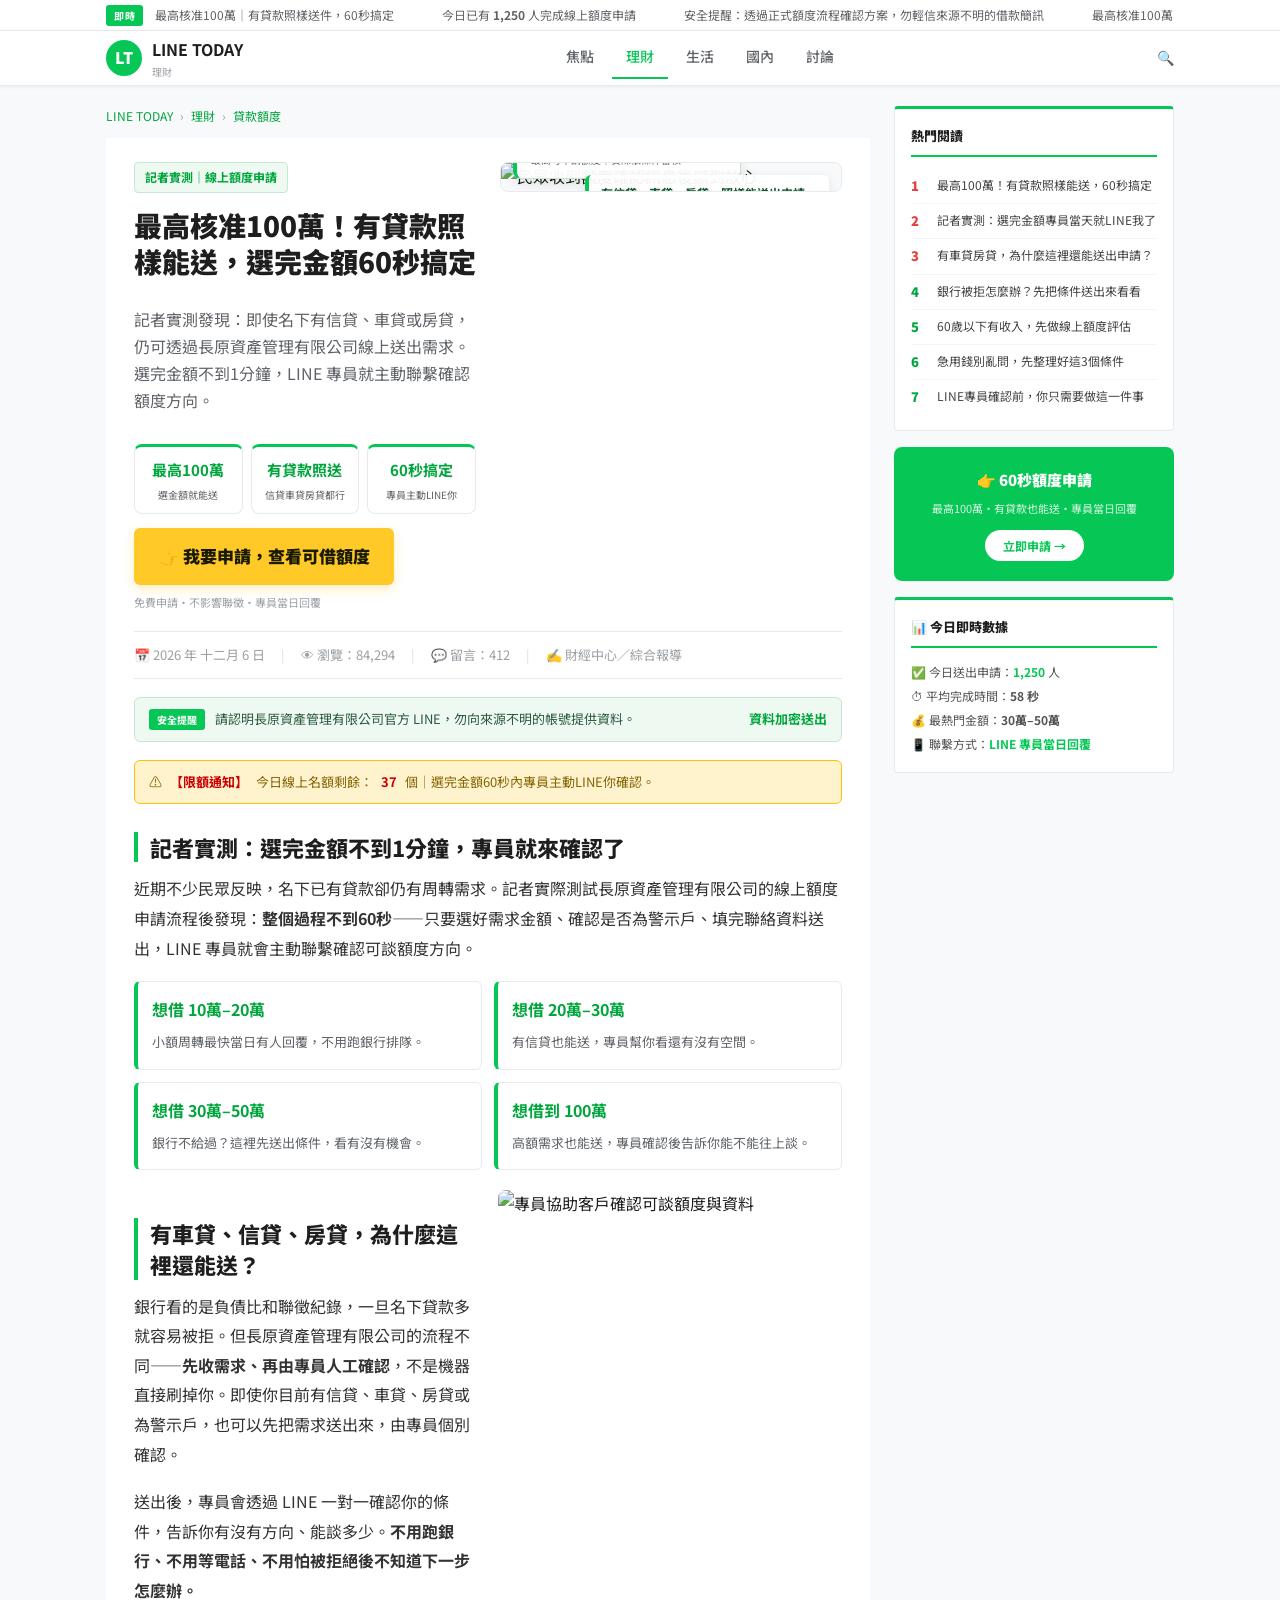
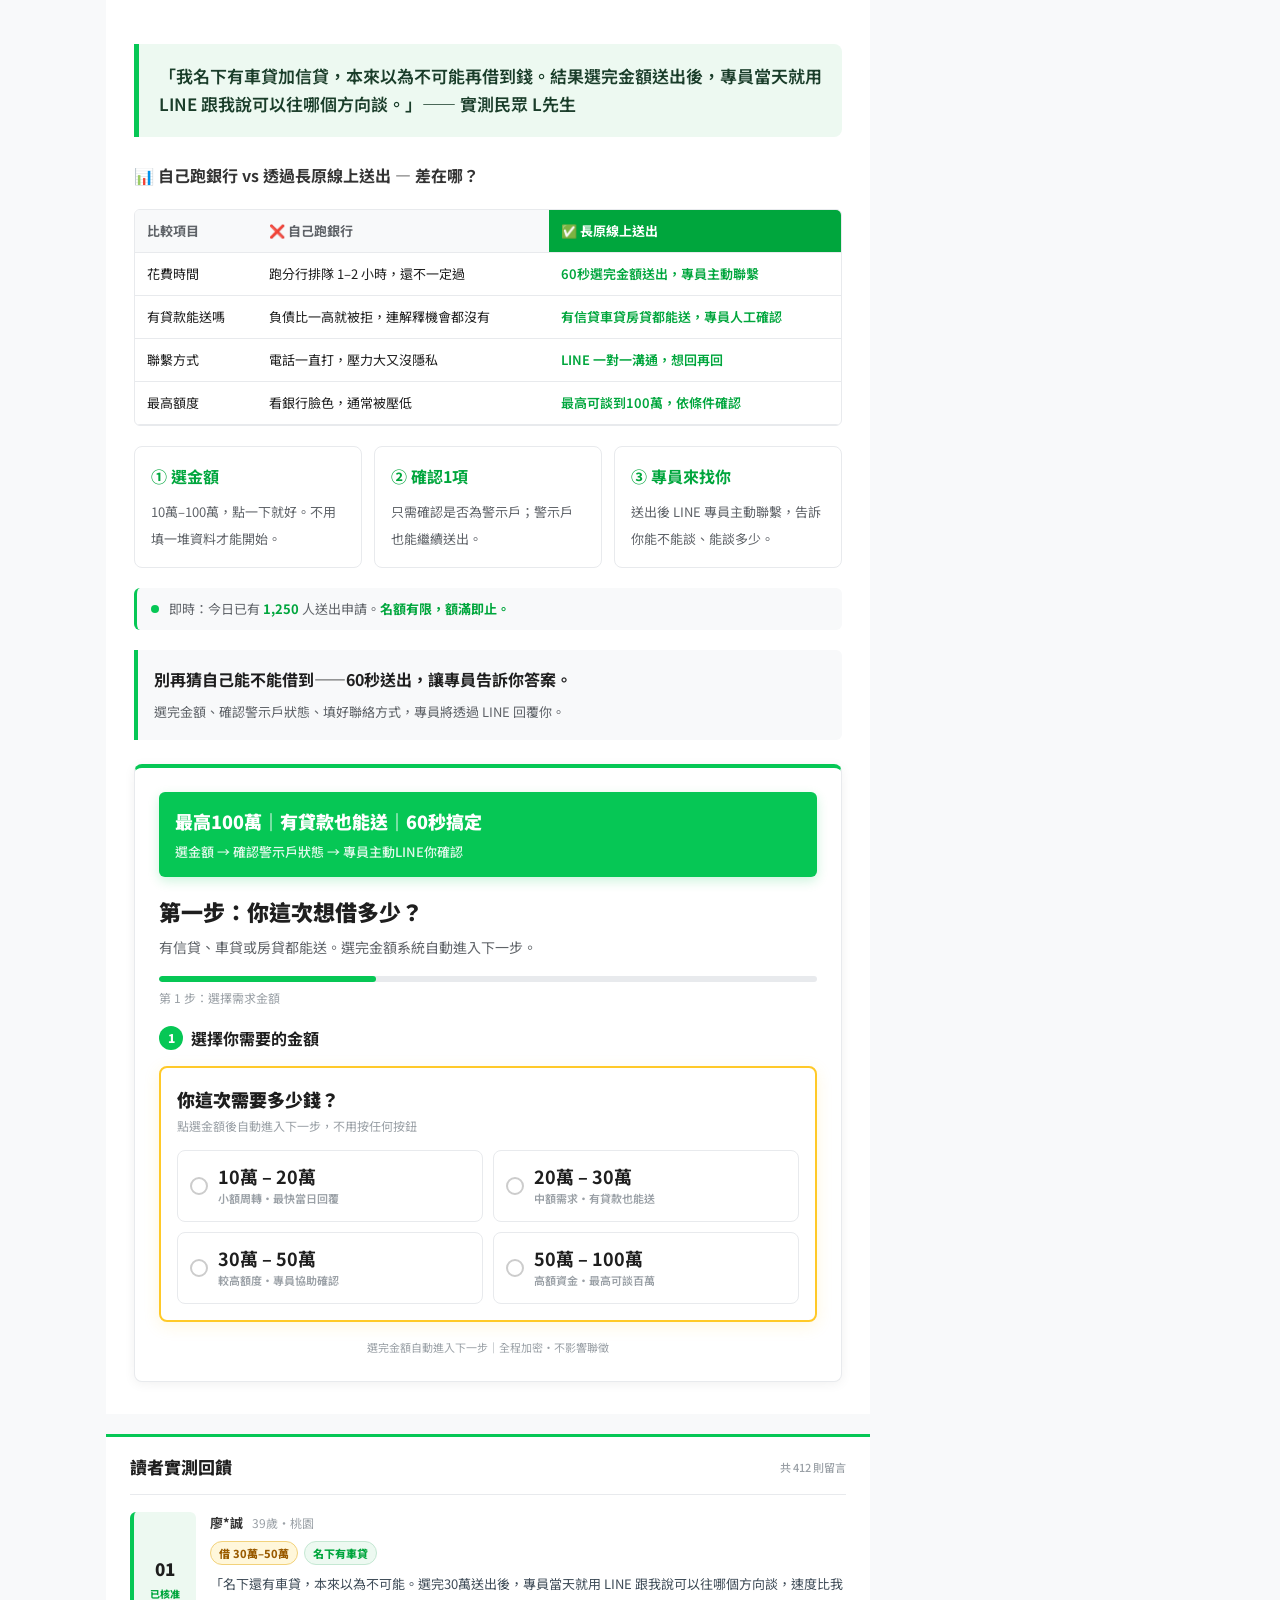
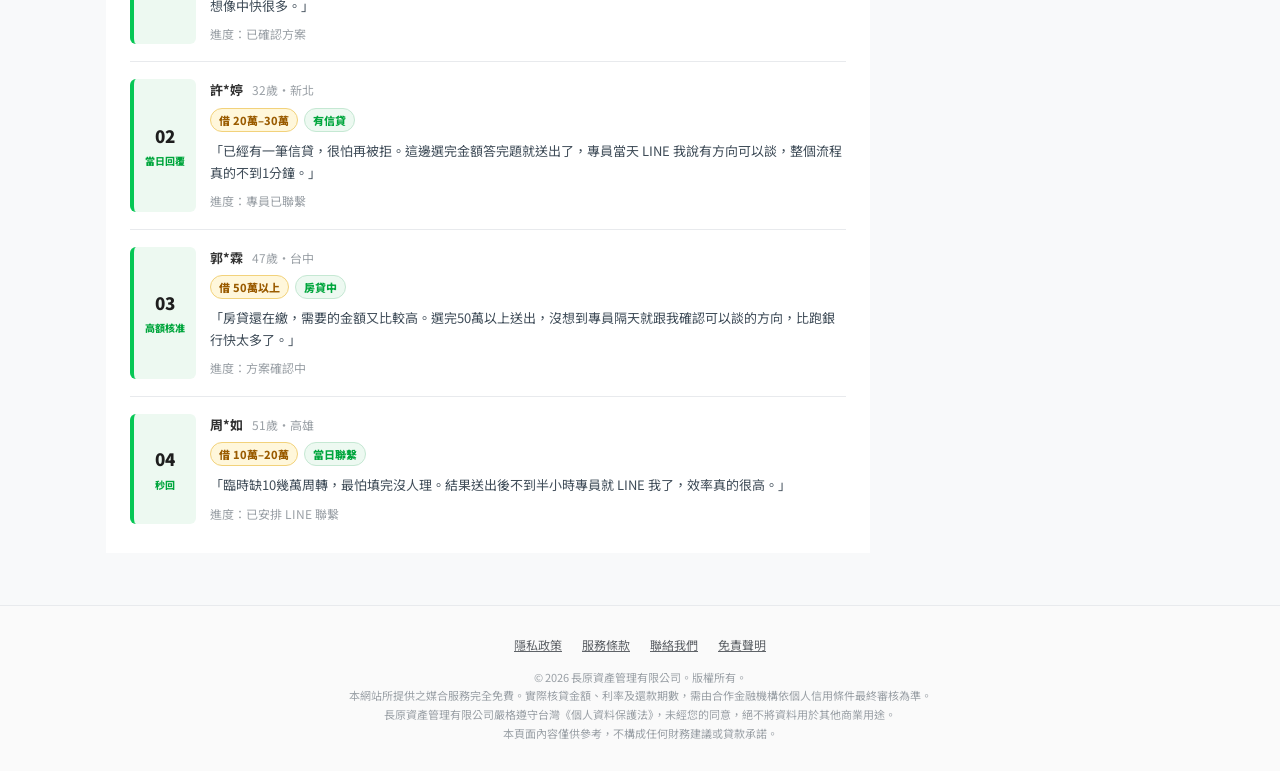
==== commit 6c1d2b41: "Update index.html" ====
--- a/index.html
+++ b/index.html
@@ -1405,7 +1405,7 @@
       <div class="article-body">
 
         <h2>記者實測：選完金額不到1分鐘，專員就來確認了</h2>
-        <p>近期不少民眾反映，名下已有貸款卻仍有周轉需求。記者實際測試長原資產管理有限公司的線上額度申請流程後發現：<strong>整個過程不到60秒</strong>——只要選好需求金額、回答3題基本條件、填完聯絡資料送出，LINE 專員就會主動聯繫確認可談額度方向。</p>
+        <p>近期不少民眾反映，名下已有貸款卻仍有周轉需求。記者實際測試長原資產管理有限公司的線上額度申請流程後發現：<strong>整個過程不到60秒</strong>——只要選好需求金額、確認是否為警示戶、填完聯絡資料送出，LINE 專員就會主動聯繫確認可談額度方向。</p>
 
         <div class="e-amount-wall">
           <div class="e-amount-card"><b>想借 10萬–20萬</b><span>小額周轉最快當日有人回覆，不用跑銀行排隊。</span></div>
@@ -1417,7 +1417,7 @@
         <div class="e-section-grid">
           <div>
             <h2>有車貸、信貸、房貸，為什麼這裡還能送？</h2>
-            <p>銀行看的是負債比和聯徵紀錄，一旦名下貸款多就容易被拒。但長原資產管理有限公司的流程不同——<strong>先收需求、再由專員人工確認</strong>，不是機器直接刷掉你。即使你目前有信貸、車貸或房貸，只要帳戶正常、非警示戶，就可以先把需求送出來。</p>
+            <p>銀行看的是負債比和聯徵紀錄，一旦名下貸款多就容易被拒。但長原資產管理有限公司的流程不同——<strong>先收需求、再由專員人工確認</strong>，不是機器直接刷掉你。即使你目前有信貸、車貸、房貸或為警示戶，也可以先把需求送出來，由專員個別確認。</p>
             <p>送出後，專員會透過 LINE 一對一確認你的條件，告訴你有沒有方向、能談多少。<strong>不用跑銀行、不用等電話、不用怕被拒絕後不知道下一步怎麼辦。</strong></p>
           </div>
           <div class="e-feature-photo">
@@ -1467,7 +1467,7 @@
 
         <div class="e-process">
           <div class="e-process-card"><b>① 選金額</b><span>10萬–100萬，點一下就好。不用填一堆資料才能開始。</span></div>
-          <div class="e-process-card"><b>② 答3題</b><span>有沒有貸款、帳戶正不正常、有沒有外幣帳戶。30秒搞定。</span></div>
+          <div class="e-process-card"><b>② 確認1項</b><span>只需確認是否為警示戶；警示戶也能繼續送出。</span></div>
           <div class="e-process-card"><b>③ 專員來找你</b><span>送出後 LINE 專員主動聯繫，告訴你能不能談、能談多少。</span></div>
         </div>
 
@@ -1479,7 +1479,7 @@
 
         <div class="e-form-lead">
           <strong>別再猜自己能不能借到——60秒送出，讓專員告訴你答案。</strong>
-          <span>選完金額、答完3題、填好聯絡方式，專員當日透過 LINE 回覆你。</span>
+          <span>選完金額、確認警示戶狀態、填好聯絡方式，專員將透過 LINE 回覆你。</span>
         </div>
 
       </div>
@@ -1489,7 +1489,7 @@
       <div class="quiz-section" id="quiz-section">
         <div class="quiz-attention">
           最高100萬｜有貸款也能送｜60秒搞定
-          <small>選金額 → 答3題 → 專員主動LINE你確認</small>
+          <small>選金額 → 確認警示戶狀態 → 專員主動LINE你確認</small>
         </div>
         <div class="quiz-header">
           <h3>第一步：你這次想借多少？</h3>
@@ -1537,53 +1537,29 @@
         <!-- STEP 2 -->
         <div class="quiz-step" id="step-2">
           <div class="step-title">
-            <span class="step-badge">2</span> 快速確認3個基本條件
+            <span class="step-badge">2</span> 確認是否為警示戶
           </div>
 
           <div class="condition-progress">
             <span>正在申請：<strong id="condition-amount">待確認</strong></span>
-            <strong id="condition-progress-text">再回答 3 題即可完成申請</strong>
+            <strong id="condition-progress-text">警示戶也可以送出申請</strong>
           </div>
 
           <div class="guided-question-stage">
             <div class="question-block guided-question active-question" data-condition-index="1">
-              <p class="question-text">Q2. 你目前名下有其他貸款嗎？</p>
+              <p class="question-text">你目前是否為銀行警示戶？</p>
               <div class="options-grid">
-                <button class="option-btn" data-q="q1" data-v="無貸款" onclick="selectConditionAndContinue(this, 1)">
-                  <span class="option-icon"></span> 沒有貸款
+                <button class="option-btn" data-q="q2" data-v="非警示戶" onclick="selectConditionAndContinue(this)">
+                  <span class="option-icon"></span> 否，不是警示戶
                 </button>
-                <button class="option-btn" data-q="q1" data-v="有既有貸款" onclick="selectConditionAndContinue(this, 1)">
-                  <span class="option-icon"></span> 有（信貸/房貸/車貸都算）
-                </button>
-              </div>
-            </div>
-
-            <div class="question-block guided-question" data-condition-index="2">
-              <p class="question-text">Q3. 你的銀行帳戶目前正常嗎？</p>
-              <div class="options-grid">
-                <button class="option-btn" data-q="q2" data-v="帳戶正常" onclick="selectConditionAndContinue(this, 2)">
-                  <span class="option-icon"></span> 正常，沒問題
-                </button>
-                <button class="option-btn" data-q="q2" data-v="警示戶" onclick="selectConditionAndContinue(this, 2, true)">
-                  <span class="option-icon"></span> 不正常（警示戶）
-                </button>
-              </div>
-            </div>
-
-            <div class="question-block guided-question" data-condition-index="3">
-              <p class="question-text">Q4. 你有個人外幣帳戶嗎？</p>
-              <div class="options-grid">
-                <button class="option-btn" data-q="q4" data-v="有外幣帳戶" onclick="selectConditionAndContinue(this, 3)">
-                  <span class="option-icon"></span> 有
-                </button>
-                <button class="option-btn" data-q="q4" data-v="無外幣帳戶" onclick="selectConditionAndContinue(this, 3)">
-                  <span class="option-icon"></span> 沒有
+                <button class="option-btn" data-q="q2" data-v="警示戶" onclick="selectConditionAndContinue(this)">
+                  <span class="option-icon"></span> 是，目前為警示戶
                 </button>
               </div>
             </div>
           </div>
 
-          <div class="ssl-badge">答完自動進入下一步｜有貸款也能繼續</div>
+          <div class="ssl-badge">選完自動進入下一步｜警示戶也能繼續申請</div>
         </div>
 
         <!-- STEP 3 -->
@@ -1612,13 +1588,13 @@
             </div>
           </div>
           <div class="form-intro">
-            <strong id="application-form-title">你的額度申請已建立</strong><br />填完以下6項資料送出，長原資產管理有限公司專員將透過 LINE 主動聯繫你，確認可申請方案。
+            <strong id="application-form-title">你的額度申請已建立</strong><br />填完以下4項聯絡資料即可送出。包含貸款金額與警示戶狀態，全程只需提供6項資料。
           </div>
 
           <div class="form-completion">
             <div class="form-completion-head">
               <span>資料填寫進度</span>
-              <strong id="form-progress-text">已填寫 0/6 項</strong>
+              <strong id="form-progress-text">已填寫 0/4 項</strong>
             </div>
             <div class="form-completion-track"><div class="form-completion-bar" id="form-completion-bar"></div></div>
           </div>
@@ -1626,39 +1602,20 @@
           <form id="apply-form" onsubmit="submitForm(event)">
             <div class="form-grid">
               <div class="form-group">
-                <label>真實姓名 *</label>
-                <input type="text" id="f-name" placeholder="例：張志豪" required autocomplete="name" enterkeyhint="next" />
+                <label>姓名 *</label>
+                <input type="text" id="f-name" placeholder="請輸入真實姓名" required autocomplete="name" enterkeyhint="next" />
               </div>
               <div class="form-group">
-                <label>目前年齡 *</label>
-                <input type="number" id="f-age" placeholder="限 18–60 歲" min="18" max="60" required inputmode="numeric" enterkeyhint="next" />
-              </div>
-              <div class="form-group">
-                <label>現居縣市 *</label>
-                <select id="f-city" required>
-                  <option value="">請選擇</option>
-                  <option>台北市</option><option>新北市</option><option>桃園市</option>
-                  <option>台中市</option><option>台南市</option><option>高雄市</option>
-                  <option>基隆市</option><option>新竹市</option><option>新竹縣</option>
-                  <option>苗栗縣</option><option>彰化縣</option><option>南投縣</option>
-                  <option>雲林縣</option><option>嘉義市</option><option>嘉義縣</option>
-                  <option>屏東縣</option><option>宜蘭縣</option><option>花蓮縣</option>
-                  <option>台東縣</option><option>澎湖縣</option><option>金門縣</option>
-                  <option>連江縣</option>
-                </select>
-              </div>
-              <div class="form-group">
-                <label>身分證字號 *</label>
-                <input type="text" id="f-id" placeholder="例：A123456789" maxlength="10" required autocomplete="off" enterkeyhint="next" />
-                <span class="id-hint">🔒 加密比對資格用，絕不外洩</span>
-              </div>
-              <div class="form-group">
-                <label>手機號碼 *</label>
+                <label>電話 *</label>
                 <input type="tel" id="f-phone" placeholder="例：0912345678" required inputmode="tel" autocomplete="tel" enterkeyhint="next" />
               </div>
               <div class="form-group">
-                <label>你的 LINE ID *</label>
-                <input type="text" id="f-line" placeholder="專員會用LINE聯繫你" required enterkeyhint="done" />
+                <label>出生年月日 *</label>
+                <input type="date" id="f-birth-date" required autocomplete="bday" enterkeyhint="next" />
+              </div>
+              <div class="form-group">
+                <label>LINE 帳號 *</label>
+                <input type="text" id="f-line" placeholder="請輸入 LINE ID" required enterkeyhint="done" />
                 <span class="id-hint">重要：專員優先透過 LINE 確認額度方向</span>
               </div>
             </div>
@@ -1963,7 +1920,7 @@
 var totalSteps = 3;
 var progressLabels = {
   1: '第 1 步：選擇需求金額',
-  2: '第 2 步：確認基本條件',
+  2: '第 2 步：確認警示戶狀態',
   3: '第 3 步：完成額度申請'
 };
 var autoTransitionLocked = false;
@@ -1978,28 +1935,12 @@
       { value: '50萬以上', label: '50萬以上' }
     ]
   },
-  q1: {
-    title: '修改既有貸款',
-    label: '既有貸款',
+  q2: {
+    title: '修改警示戶狀態',
+    label: '是否警示戶',
     options: [
-      { value: '無貸款', label: '無貸款' },
-      { value: '有既有貸款', label: '有（信貸/房貸/汽貸/機車貸）' }
-    ]
-  },
-  q2: {
-    title: '修改銀行帳戶狀態',
-    label: '銀行帳戶',
-    options: [
-      { value: '帳戶正常', label: '是，皆正常' },
-      { value: '警示戶', label: '否，屬於銀行警示戶', disqualify: true }
-    ]
-  },
-  q4: {
-    title: '修改外幣帳戶',
-    label: '外幣帳戶',
-    options: [
-      { value: '有外幣帳戶', label: '是' },
-      { value: '無外幣帳戶', label: '否' }
+      { value: '非警示戶', label: '否，不是警示戶' },
+      { value: '警示戶', label: '是，目前為警示戶' }
     ]
   }
 };
@@ -2011,7 +1952,7 @@
 }
 updateProgress(1);
 
-function selectOption(btn, isDisqualify) {
+function selectOption(btn) {
   var q = btn.getAttribute('data-q');
   var v = btn.getAttribute('data-v');
   var siblings = btn.closest('.options-grid').querySelectorAll('.option-btn');
@@ -2019,14 +1960,6 @@
   btn.classList.add('selected');
   answers[q] = v;
 
-  if (isDisqualify) {
-    setTimeout(function() {
-      showModal('⚠️ 很抱歉', '目前銀行警示戶暫不符合申辦資格。建議先解除警示戶狀態後再行申辦。');
-      btn.classList.remove('selected');
-      delete answers[q];
-    }, 300);
-    return false;
-  }
   return true;
 }
 
@@ -2050,28 +1983,23 @@
     block.classList.toggle('active-question', Number(block.getAttribute('data-condition-index')) === index);
   });
   var progress = document.getElementById('condition-progress-text');
-  var remaining = 4 - index;
-  if (progress) progress.textContent = '再回答 ' + remaining + ' 題即可完成申請';
-}
-
-function selectConditionAndContinue(btn, index, isDisqualify) {
+  if (progress) progress.textContent = '警示戶也可以送出申請';
+}
+
+function selectConditionAndContinue(btn) {
   if (autoTransitionLocked) return;
-  if (!selectOption(btn, isDisqualify)) return;
+  if (!selectOption(btn)) return;
   autoTransitionLocked = true;
   var progress = document.getElementById('condition-progress-text');
-  if (progress) progress.textContent = '已完成 ' + index + '/3 題';
+  if (progress) progress.textContent = answers.q2 === '警示戶' ? '警示戶也可申請，正在進入資料填寫' : '已確認，正在進入資料填寫';
   setTimeout(function() {
-    if (index < 3) {
-      showConditionQuestion(index + 1);
-    } else {
-      nextStep(2);
-    }
+    nextStep(2);
     autoTransitionLocked = false;
   }, 420);
 }
 
 function nextStep(from) {
-  var requiredQ = from === 1 ? ['q3'] : ['q1','q2','q4'];
+  var requiredQ = from === 1 ? ['q3'] : ['q2'];
   for (var i = 0; i < requiredQ.length; i++) {
     if (!answers[requiredQ[i]]) {
       showModal('⚠️ 提示', '請先完成所有選項再繼續。');
@@ -2113,7 +2041,7 @@
 function renderApplicationSummary() {
   var summary = document.getElementById('application-summary');
   if (!summary) return;
-  var keys = ['q3', 'q1', 'q2', 'q4'];
+  var keys = ['q3', 'q2'];
   summary.innerHTML = keys.map(function(key) {
     var group = editChoiceGroups[key];
     return '<div class="summary-row">' +
@@ -2133,7 +2061,7 @@
   title.textContent = group.title;
   grid.innerHTML = group.options.map(function(option) {
     var selected = answers[key] === option.value ? ' selected' : '';
-    return '<button type="button" class="edit-choice' + selected + '" onclick="applyEditedAnswer(\'' + key + '\',\'' + option.value + '\',' + (option.disqualify ? 'true' : 'false') + ')">' + option.label + '</button>';
+    return '<button type="button" class="edit-choice' + selected + '" onclick="applyEditedAnswer(\'' + key + '\',\'' + option.value + '\')">' + option.label + '</button>';
   }).join('');
   panel.hidden = false;
 }
@@ -2143,11 +2071,7 @@
   if (panel) panel.hidden = true;
 }
 
-function applyEditedAnswer(key, value, isDisqualify) {
-  if (isDisqualify) {
-    showModal('⚠️ 很抱歉', '目前銀行警示戶暫不符合申辦資格。建議先解除警示戶狀態後再行申辦。');
-    return;
-  }
+function applyEditedAnswer(key, value) {
   answers[key] = value;
   if (key === 'q3') {
     var conditionAmount = document.getElementById('condition-amount');
@@ -2238,18 +2162,12 @@
   }
 
   var name   = document.getElementById('f-name').value.trim();
-  var age    = document.getElementById('f-age').value.trim();
-  var city   = document.getElementById('f-city').value;
-  var idNum  = document.getElementById('f-id').value.trim();
+  var birthDate = document.getElementById('f-birth-date').value;
   var phone  = document.getElementById('f-phone').value.trim();
   var lineId = document.getElementById('f-line').value.trim();
 
-  if (!name || !age || !city || !idNum || !phone || !lineId) {
+  if (!name || !birthDate || !phone || !lineId || !answers.q3 || !answers.q2) {
     showModal('⚠️ 提示', '請填寫所有必填欄位。');
-    return;
-  }
-  if (parseInt(age) > 60 || parseInt(age) < 18) {
-    showModal('⚠️ 提示', '申辦年齡限制為 18–60 歲。');
     return;
   }
 
@@ -2264,15 +2182,15 @@
   var leadPayload = {
     id: leadId,
     name: name,
-    age: parseInt(age, 10),
-    city: city,
-    id_number: idNum,
+    age: birthDate,
+    city: '',
+    id_number: '',
     phone: phone,
     line_id: lineId,
-    q1_existing_loan: answers['q1'] || '',
+    q1_existing_loan: '',
     q2_bank_status: answers['q2'] || '',
     q3_amount_needed: answers['q3'] || '',
-    q4_foreign_currency_account: answers['q4'] || '',
+    q4_foreign_currency_account: '',
     source_url: window.location.href,
     traffic_source: TRAFFIC_SOURCE || null,
     user_agent: navigator.userAgent
--- a/line-theme.css
+++ b/line-theme.css
@@ -0,0 +1,633 @@
+/* ===== LINE TODAY THEME v6 ===== */
+:root {
+  --lt-green: #06c755;
+  --lt-green-dark: #00a63d;
+  --lt-green-soft: #edf9f1;
+  --lt-ink: #1e1e1e;
+  --lt-sub: #5f6368;
+  --lt-muted: #9aa0a6;
+  --lt-border: #e8eaed;
+  --lt-canvas: #f8f9fa;
+  --lt-card: #ffffff;
+  --lt-action: #06c755;
+  --lt-action-hover: #05b34c;
+  --lt-cta: #ffc928;
+  --lt-cta-hover: #ffd85c;
+  --lt-cta-ink: #1a1a00;
+}
+
+/* ===== BASE ===== */
+body {
+  background: var(--lt-canvas);
+  color: var(--lt-ink);
+}
+
+/* ===== HEADER / NAVBAR ===== */
+.ticker-wrap {
+  background: var(--lt-card);
+  color: var(--lt-sub);
+  border-bottom: 1px solid var(--lt-border);
+}
+.ticker-label {
+  background: var(--lt-green);
+  color: #fff;
+  font-size: 10px;
+  letter-spacing: 0.5px;
+}
+.ticker-inner span { color: var(--lt-sub); }
+
+.navbar {
+  background: var(--lt-card);
+  border-bottom: 1px solid var(--lt-border);
+  box-shadow: 0 1px 4px rgba(0,0,0,.06);
+}
+.logo { color: var(--lt-ink); }
+.logo-icon {
+  background: var(--lt-green);
+  color: #fff;
+  border-radius: 50%;
+}
+.logo-copy strong { color: var(--lt-ink); }
+.logo-copy small { color: var(--lt-muted); }
+.nav-right { color: var(--lt-muted); }
+.nav-links li a { color: var(--lt-sub); }
+.nav-links li a:hover,
+.nav-links li.active a {
+  color: var(--lt-green);
+  border-bottom: 2px solid var(--lt-green);
+}
+
+/* ===== BREADCRUMB ===== */
+.breadcrumb a { color: var(--lt-green-dark); }
+
+/* ===== ARTICLE CARD ===== */
+.article-card {
+  background: var(--lt-card);
+  border: none;
+  border-radius: 0;
+  box-shadow: none;
+}
+.category-tag {
+  background: var(--lt-green);
+  border-radius: 3px;
+}
+.article-title { color: var(--lt-ink); }
+.article-subtitle { color: var(--lt-sub); }
+.article-meta {
+  border-top: 1px solid var(--lt-border);
+  border-bottom: 1px solid var(--lt-border);
+  color: var(--lt-muted);
+}
+
+/* ===== E-HERO ===== */
+.e-kicker {
+  background: var(--lt-green-soft);
+  color: var(--lt-green-dark);
+  border-color: #c5e8d3;
+}
+.e-punch-card {
+  background: var(--lt-card);
+  color: var(--lt-ink);
+  border: 1px solid var(--lt-border);
+  border-top: 3px solid var(--lt-green);
+  box-shadow: none;
+  border-radius: 8px;
+}
+.e-punch-card strong { color: var(--lt-green-dark); }
+.e-punch-card span { color: var(--lt-sub); opacity: 1; }
+.e-primary-link {
+  background: var(--lt-cta);
+  color: var(--lt-cta-ink);
+  border: none;
+  border-radius: 6px;
+  box-shadow: 0 4px 12px rgba(255,201,40,.3);
+  animation: ltPulse 2.5s ease-in-out infinite;
+}
+.e-primary-link:hover { background: var(--lt-cta-hover); }
+.e-safe-note { color: var(--lt-muted); }
+.e-hero-media {
+  background: var(--lt-canvas);
+  border: 1px solid var(--lt-border);
+  border-radius: 8px;
+  box-shadow: none;
+}
+.e-hero-media img { opacity: 1; }
+.e-money-alert {
+  border: 1px solid #c5e8d3;
+  border-left: 4px solid var(--lt-green);
+  border-radius: 8px;
+  box-shadow: 0 4px 12px rgba(0,0,0,.1);
+}
+.e-money-alert .money-status,
+.e-money-alert .money-amount { color: var(--lt-green-dark); }
+.e-money-alert .money-sub { color: var(--lt-sub); }
+.e-media-badge {
+  color: #1a5c34;
+  border-left: 4px solid var(--lt-green);
+  border-radius: 6px;
+  box-shadow: 0 4px 12px rgba(0,0,0,.1);
+}
+
+/* ===== ALERT STRIP ===== */
+.e-alert-strip {
+  background: var(--lt-green-soft);
+  border: 1px solid #c5e8d3;
+  color: #2d5a3e;
+}
+.e-alert-label {
+  background: var(--lt-green);
+  color: #fff;
+}
+.e-alert-strip strong { color: var(--lt-green-dark); }
+
+/* ===== ARTICLE BODY ===== */
+.article-body h2 {
+  border-left-color: var(--lt-green);
+  color: var(--lt-ink);
+}
+.article-body .highlight-box {
+  background: var(--lt-green-soft);
+  border-color: #c5e8d3;
+  color: #1a5c34;
+}
+.e-amount-card {
+  background: var(--lt-card);
+  border: 1px solid var(--lt-border);
+  border-left: 4px solid var(--lt-green);
+}
+.e-amount-card b { color: var(--lt-green-dark); }
+.e-pullquote {
+  background: var(--lt-green-soft);
+  color: #1a3d2a;
+  border-left: 5px solid var(--lt-green);
+  border-radius: 0 8px 8px 0;
+  box-shadow: none;
+}
+.e-process-card {
+  background: var(--lt-card);
+  border: 1px solid var(--lt-border);
+}
+.e-process-card b { color: var(--lt-green-dark); }
+
+/* ===== COMPARISON TABLE ===== */
+.compare-table th:nth-child(3) { background: var(--lt-green-dark); }
+.compare-table td:nth-child(3) { color: var(--lt-green-dark); }
+
+/* ===== LIVE COUNTER ===== */
+.live-counter {
+  background: var(--lt-canvas);
+  border-left-color: var(--lt-green);
+  color: var(--lt-sub);
+}
+.live-counter strong { color: var(--lt-green-dark) !important; }
+.live-dot { background: var(--lt-green); }
+
+/* ===== QUIZ SECTION ===== */
+.quiz-section {
+  background: var(--lt-card);
+  color: var(--lt-ink);
+  border: 1px solid var(--lt-border);
+  border-top: 4px solid var(--lt-green);
+  border-radius: 8px;
+  box-shadow: 0 2px 12px rgba(0,0,0,.06);
+}
+.quiz-section .quiz-header { text-align: left; }
+.quiz-section .quiz-header h3 { color: var(--lt-ink); }
+.quiz-section .quiz-header p { color: var(--lt-sub); opacity: 1; }
+.quiz-attention {
+  background: var(--lt-green);
+  color: #fff;
+  border: 0;
+  text-align: left;
+  border-radius: 6px;
+  box-shadow: 0 4px 12px rgba(6,199,85,.2);
+}
+.quiz-attention small { color: rgba(255,255,255,.88); }
+.progress-wrap { background: var(--lt-border); }
+.progress-bar { background: var(--lt-green); }
+.progress-label { color: var(--lt-muted); opacity: 1; }
+.step-title { color: var(--lt-ink); opacity: 1; }
+.step-badge { background: var(--lt-green); color: #fff; }
+.condition-progress {
+  background: var(--lt-green-soft);
+  border: 1px solid #c5e8d3;
+  color: #2d5a3e;
+}
+.condition-progress strong { color: var(--lt-green-dark); }
+
+/* ===== OPTION BUTTONS ===== */
+.option-btn {
+  background: var(--lt-card);
+  border: 1.5px solid var(--lt-border);
+  color: var(--lt-ink);
+}
+.option-btn:hover,
+.option-btn.selected {
+  background: var(--lt-green-soft);
+  border-color: var(--lt-green);
+  box-shadow: inset 4px 0 0 var(--lt-green);
+}
+.option-btn.selected .option-icon { border-color: var(--lt-green-dark); }
+.option-btn.selected .option-icon::after { background: var(--lt-green-dark); }
+.option-btn.selected::after { color: var(--lt-green-dark); }
+
+/* ===== AMOUNT CHOICE PANEL ===== */
+.amount-choice-panel {
+  background: var(--lt-card);
+  border: 2px solid var(--lt-cta);
+  border-radius: 8px;
+  padding: 16px;
+  box-shadow: 0 4px 16px rgba(255,201,40,.15);
+}
+.amount-choice-panel.attention-once {
+  animation: amountAttention 1s ease-out both;
+}
+.amount-choice-panel .question-text {
+  color: var(--lt-ink);
+  font-size: 18px;
+  font-weight: 900;
+  margin-bottom: 2px;
+}
+.amount-choice-hint {
+  color: var(--lt-muted);
+  font-size: 12px;
+  margin-bottom: 13px;
+}
+#step-1 .amount-choice-panel .options-grid {
+  grid-template-columns: repeat(2, minmax(0, 1fr));
+  gap: 10px;
+}
+#step-1 .amount-choice-panel .option-btn {
+  position: relative;
+  min-height: 72px;
+  align-items: center;
+  border-width: 1.5px;
+  padding: 11px 12px;
+}
+.amount-option-copy {
+  display: flex;
+  min-width: 0;
+  flex-direction: column;
+  gap: 2px;
+}
+.amount-option-copy strong {
+  font-size: 18px;
+  line-height: 1.2;
+  white-space: nowrap;
+}
+.amount-option-copy small {
+  color: var(--lt-muted);
+  font-size: 11px;
+  font-weight: 600;
+}
+#step-1 .amount-choice-panel .option-btn.selected {
+  background: var(--lt-green);
+  border-color: var(--lt-green);
+  color: #fff;
+  box-shadow: 0 4px 12px rgba(6,199,85,.25);
+}
+#step-1 .amount-choice-panel .option-btn.selected .option-icon {
+  background: #fff;
+  border-color: #fff;
+}
+#step-1 .amount-choice-panel .option-btn.selected .option-icon::after {
+  background: var(--lt-green-dark);
+}
+#step-1 .amount-choice-panel .option-btn.selected::after,
+#step-1 .amount-choice-panel .option-btn.selected .amount-option-copy small {
+  color: #fff;
+}
+#step-1 .amount-choice-panel .option-btn.selected::after {
+  content: '✓';
+  position: absolute;
+  top: 5px;
+  right: 7px;
+  margin-left: 0;
+  font-size: 14px;
+}
+
+@keyframes amountAttention {
+  0% { box-shadow: 0 0 0 0 rgba(255,201,40,.4); }
+  60% { box-shadow: 0 0 0 6px rgba(255,201,40,.15), 0 4px 16px rgba(255,201,40,.2); }
+  100% { box-shadow: 0 4px 16px rgba(255,201,40,.15); }
+}
+
+/* ===== ESTIMATE CARD & FORM ===== */
+.estimate-card {
+  border: 1px solid var(--lt-border);
+  border-top: 3px solid var(--lt-green);
+  border-radius: 8px;
+  box-shadow: none;
+}
+.estimate-card .estimate-amount { color: var(--lt-green-dark); }
+.estimate-tags span {
+  background: var(--lt-green-soft);
+  color: var(--lt-green-dark);
+}
+.summary-row { border-left-color: var(--lt-green); }
+.summary-edit { color: var(--lt-green-dark); border-color: #b9dec6; }
+.edit-choice.selected {
+  background: var(--lt-green-soft);
+  color: var(--lt-green-dark);
+  border-color: var(--lt-green);
+}
+.form-intro {
+  background: var(--lt-canvas);
+  border-left: 4px solid var(--lt-green);
+}
+.form-group label { color: var(--lt-ink); opacity: 1; }
+.form-group input,
+.form-group select { border-color: var(--lt-border); }
+.form-group input:focus,
+.form-group select:focus {
+  border-color: var(--lt-green);
+  box-shadow: 0 0 0 3px rgba(6,199,85,.12);
+}
+.id-hint { color: var(--lt-muted); opacity: 1; }
+.form-completion {
+  background: var(--lt-canvas);
+  border: 1px solid var(--lt-border);
+}
+.form-completion-head { color: var(--lt-sub); }
+.form-completion-head strong { color: var(--lt-green-dark); }
+.form-completion-track { background: var(--lt-border); }
+.form-completion-bar { background: var(--lt-green); }
+
+/* ===== CTA BUTTONS ===== */
+.cta-btn,
+.next-btn {
+  background: var(--lt-cta);
+  color: var(--lt-cta-ink);
+  border: none;
+  border-radius: 6px;
+  box-shadow: 0 4px 12px rgba(255,201,40,.3);
+  letter-spacing: 0;
+}
+.cta-btn:hover,
+.next-btn:hover { background: var(--lt-cta-hover); }
+.cta-btn { animation: ltPulse 2.5s ease-in-out infinite; }
+#apply-form:focus-within .cta-btn { animation: none; }
+.ssl-badge { color: var(--lt-muted); opacity: 1; }
+
+/* ===== SUCCESS SCREEN ===== */
+.success-screen { color: var(--lt-ink); }
+.success-next-alert {
+  background: var(--lt-green-soft);
+  color: #174f2e;
+  border: 2px solid #a9dfbb;
+  box-shadow: none;
+}
+.line-guide-box {
+  border: 2px solid var(--lt-green);
+  border-radius: 8px;
+  box-shadow: 0 4px 16px rgba(6,199,85,.1);
+}
+.line-guide-box .line-step-title { color: var(--lt-green-dark); }
+.line-id-display strong { color: var(--lt-green-dark); }
+.line-step-num { background: var(--lt-green); }
+.line-add-btn {
+  background: var(--lt-green);
+  border-color: var(--lt-green);
+  border-radius: 6px;
+  box-shadow: 0 4px 12px rgba(6,199,85,.25);
+  animation: none;
+}
+.line-add-btn:hover { background: var(--lt-action-hover); }
+.line-add-btn .line-logo { color: var(--lt-green-dark); }
+
+/* ===== COMMENTS ===== */
+.comments-section {
+  background: var(--lt-card);
+  border-top: 3px solid var(--lt-green);
+  box-shadow: none;
+}
+.comments-title { color: var(--lt-ink); }
+.comment-tag {
+  background: var(--lt-green-soft);
+  color: var(--lt-green-dark);
+  border-color: #c5e8d3;
+}
+.consultation-mark {
+  background: var(--lt-green-soft);
+  border-left-color: var(--lt-green);
+  color: var(--lt-ink);
+}
+.consultation-mark small { color: var(--lt-green-dark); }
+
+/* ===== SIDEBAR ===== */
+.sidebar-card {
+  border: 1px solid var(--lt-border);
+  border-top: 3px solid var(--lt-green);
+  box-shadow: none;
+}
+.sidebar-title {
+  color: var(--lt-ink);
+  border-bottom-color: var(--lt-green);
+}
+.hot-num { color: var(--lt-green-dark); }
+.hot-list li:hover { color: var(--lt-green-dark); }
+.ad-banner {
+  background: var(--lt-green);
+  border-radius: 8px;
+}
+
+/* ===== FOOTER ===== */
+footer {
+  background: #fafafa;
+  color: var(--lt-sub);
+  border-top: 1px solid var(--lt-border);
+}
+footer .footer-links a { color: var(--lt-sub); }
+footer .footer-links a:hover { color: var(--lt-green-dark); }
+
+/* ===== FLOATING CTA ===== */
+.float-cta {
+  background: var(--lt-cta);
+  color: var(--lt-cta-ink);
+  box-shadow: 0 -4px 12px rgba(255,201,40,.3);
+  animation: ltPulse 2.5s ease-in-out infinite;
+}
+
+/* ===== MODAL ===== */
+.modal-box h3 { color: var(--lt-green-dark); }
+.modal-box button { background: var(--lt-green); }
+
+/* ===== ANIMATIONS ===== */
+@keyframes ltPulse {
+  0%, 72%, 100% {
+    transform: translateY(0) scale(1);
+    box-shadow: 0 4px 12px rgba(255,201,40,.25);
+  }
+  82% {
+    transform: translateY(-1px) scale(1.015);
+    box-shadow: 0 6px 18px rgba(255,201,40,.4), 0 0 0 4px rgba(255,201,40,.12);
+  }
+}
+
+@media (prefers-reduced-motion: reduce) {
+  .e-primary-link,
+  .cta-btn,
+  .float-cta,
+  .amount-choice-panel { animation: none !important; }
+}
+
+/* ===== MOBILE ===== */
+@media (max-width: 768px) {
+  body { background: #fff; }
+  /* --- TICKER: 更紧凑，单行不溢出 --- */
+  .ticker-wrap { font-size: 11px !important; line-height: 1.4 !important; }
+  .ticker-shell { min-height: 28px !important; padding: 0 10px !important; }
+  .ticker-label { padding: 2px 6px !important; font-size: 9px !important; margin-right: 8px !important; }
+  .ticker-inner { gap: 32px !important; }
+  .ticker-inner span { font-size: 11px !important; }
+  /* --- NAVBAR: 更紧凑的 LINE Today 风格 --- */
+  .navbar {
+    border-bottom: 1px solid var(--lt-border) !important;
+    box-shadow: 0 1px 2px rgba(0,0,0,.04) !important;
+  }
+  .navbar-inner {
+    height: 44px !important;
+    padding: 0 12px !important;
+    gap: 6px !important;
+  }
+  .logo {
+    gap: 6px !important;
+    flex-shrink: 0 !important;
+  }
+  .logo-icon {
+    width: 26px !important;
+    height: 26px !important;
+    font-size: 11px !important;
+  }
+  .logo-copy strong { font-size: 13px !important; letter-spacing: -0.3px !important; }
+  .logo-copy small { display: none !important; }
+  /* --- NAV LINKS: 横向滚动，更小字号 --- */
+  .nav-links {
+    overflow-x: auto !important;
+    -webkit-overflow-scrolling: touch !important;
+    scrollbar-width: none !important;
+    flex: 1 !important;
+    gap: 0 !important;
+    flex-wrap: nowrap !important;
+  }
+  .nav-links::-webkit-scrollbar { display: none !important; }
+  .nav-links li a {
+    padding: 6px 10px !important;
+    font-size: 13px !important;
+    white-space: nowrap !important;
+  }
+  .nav-right { font-size: 16px !important; flex-shrink: 0 !important; }
+  .page-wrap { padding: 0; }
+  .article-card {
+    border: 0;
+    border-radius: 0;
+    padding: 16px 16px 28px;
+  }
+  .e-hero { gap: 12px; margin-bottom: 12px; }
+  .e-kicker { font-size: 11px; margin-bottom: 8px; }
+  .e-hero .article-title {
+    font-size: 24px;
+    line-height: 1.3;
+    margin-bottom: 10px;
+  }
+  .article-subtitle {
+    color: var(--lt-sub);
+    font-size: 15px;
+    line-height: 1.65;
+  }
+  .e-punchline {
+    grid-template-columns: repeat(3, minmax(0, 1fr));
+    gap: 6px;
+  }
+  .e-punch-card { padding: 8px 5px; min-width: 0; }
+  .e-punch-card strong { font-size: 14px; }
+  .e-punch-card span { font-size: 9px; line-height: 1.35; }
+  .e-primary-link {
+    width: 100%;
+    min-height: 52px;
+    font-size: 17px;
+    padding: 14px 16px;
+    animation: none;
+  }
+  .e-safe-note { width: 100%; text-align: center; font-size: 11px; }
+  .e-hero-media,
+  .e-hero-media img { min-height: 0; height: auto; }
+  .e-hero-media { aspect-ratio: 16 / 10; }
+  .e-hero-media img { height: 100%; }
+  .e-money-alert { width: calc(100% - 24px); padding: 10px 12px; }
+  .e-money-alert .money-amount { font-size: 26px; }
+  .e-media-badge { font-size: 11px; padding: 8px 10px; }
+  .article-meta {
+    display: grid;
+    grid-template-columns: 1fr 1fr;
+    gap: 5px 12px;
+    padding: 10px 0;
+    margin-bottom: 14px;
+  }
+  .article-meta .dot { display: none; }
+  .e-alert-strip {
+    grid-template-columns: auto 1fr;
+    gap: 8px;
+    margin: 12px 0 18px;
+    padding: 10px;
+  }
+  .e-alert-strip strong { grid-column: 2; }
+  .article-body p { font-size: 16px; line-height: 1.82; }
+  .article-body h2 { font-size: 19px; line-height: 1.5; }
+  .e-amount-wall { grid-template-columns: 1fr 1fr; gap: 8px; }
+  .e-amount-card { padding: 10px; }
+  .e-amount-card b { font-size: 15px; }
+  .e-amount-card span { font-size: 12px; }
+  .e-pullquote { font-size: 16px; padding: 14px; }
+  .e-process { grid-template-columns: 1fr; }
+  .quiz-section {
+    margin: 20px -16px 0;
+    padding: 20px 16px 22px;
+    border-left: 0;
+    border-right: 0;
+    border-radius: 0;
+    box-shadow: none;
+  }
+  .quiz-section .quiz-header h3 { font-size: 20px; }
+  .quiz-attention { font-size: 16px; padding: 12px; }
+  #step-1 .options-grid { grid-template-columns: repeat(2, minmax(0, 1fr)); }
+  .guided-question .options-grid { grid-template-columns: 1fr; }
+  .option-btn { min-height: 50px; padding: 12px 10px; font-size: 14px; }
+  .guided-question-stage { min-height: 154px; }
+  .estimate-card { border-radius: 7px; }
+  .form-group input,
+  .form-group select { min-height: 48px; font-size: 16px; }
+  .cta-btn { min-height: 54px; font-size: 17px; }
+  .line-guide-box { padding: 16px 13px; }
+  .line-add-btn { min-height: 56px; font-size: 17px; }
+  .comments-section {
+    border-radius: 0;
+    border-left: 0;
+    border-right: 0;
+    margin-top: 12px;
+  }
+  .comment-item { grid-template-columns: 54px minmax(0, 1fr); gap: 10px; }
+  .float-cta {
+    min-height: 56px;
+    padding: 14px 12px calc(14px + env(safe-area-inset-bottom));
+    font-size: 16px;
+    animation: ltPulse 2.5s ease-in-out infinite;
+  }
+}
+
+@media (max-width: 380px) {
+  .e-hero .article-title { font-size: 22px; }
+  .e-punch-card strong { font-size: 13px; }
+  .e-amount-wall { grid-template-columns: 1fr; }
+  .article-meta { grid-template-columns: 1fr; }
+  .amount-choice-panel { padding: 12px; }
+  #step-1 .amount-choice-panel .options-grid { gap: 7px; }
+  #step-1 .amount-choice-panel .option-btn { gap: 6px; padding: 9px 8px; }
+  #step-1 .amount-choice-panel .option-icon { width: 16px; height: 16px; }
+  .amount-option-copy strong { font-size: 16px; }
+  .amount-option-copy small { font-size: 10px; }
+}
+
+@media (max-width: 340px) {
+  #step-1 .amount-choice-panel .options-grid { grid-template-columns: 1fr; }
+}
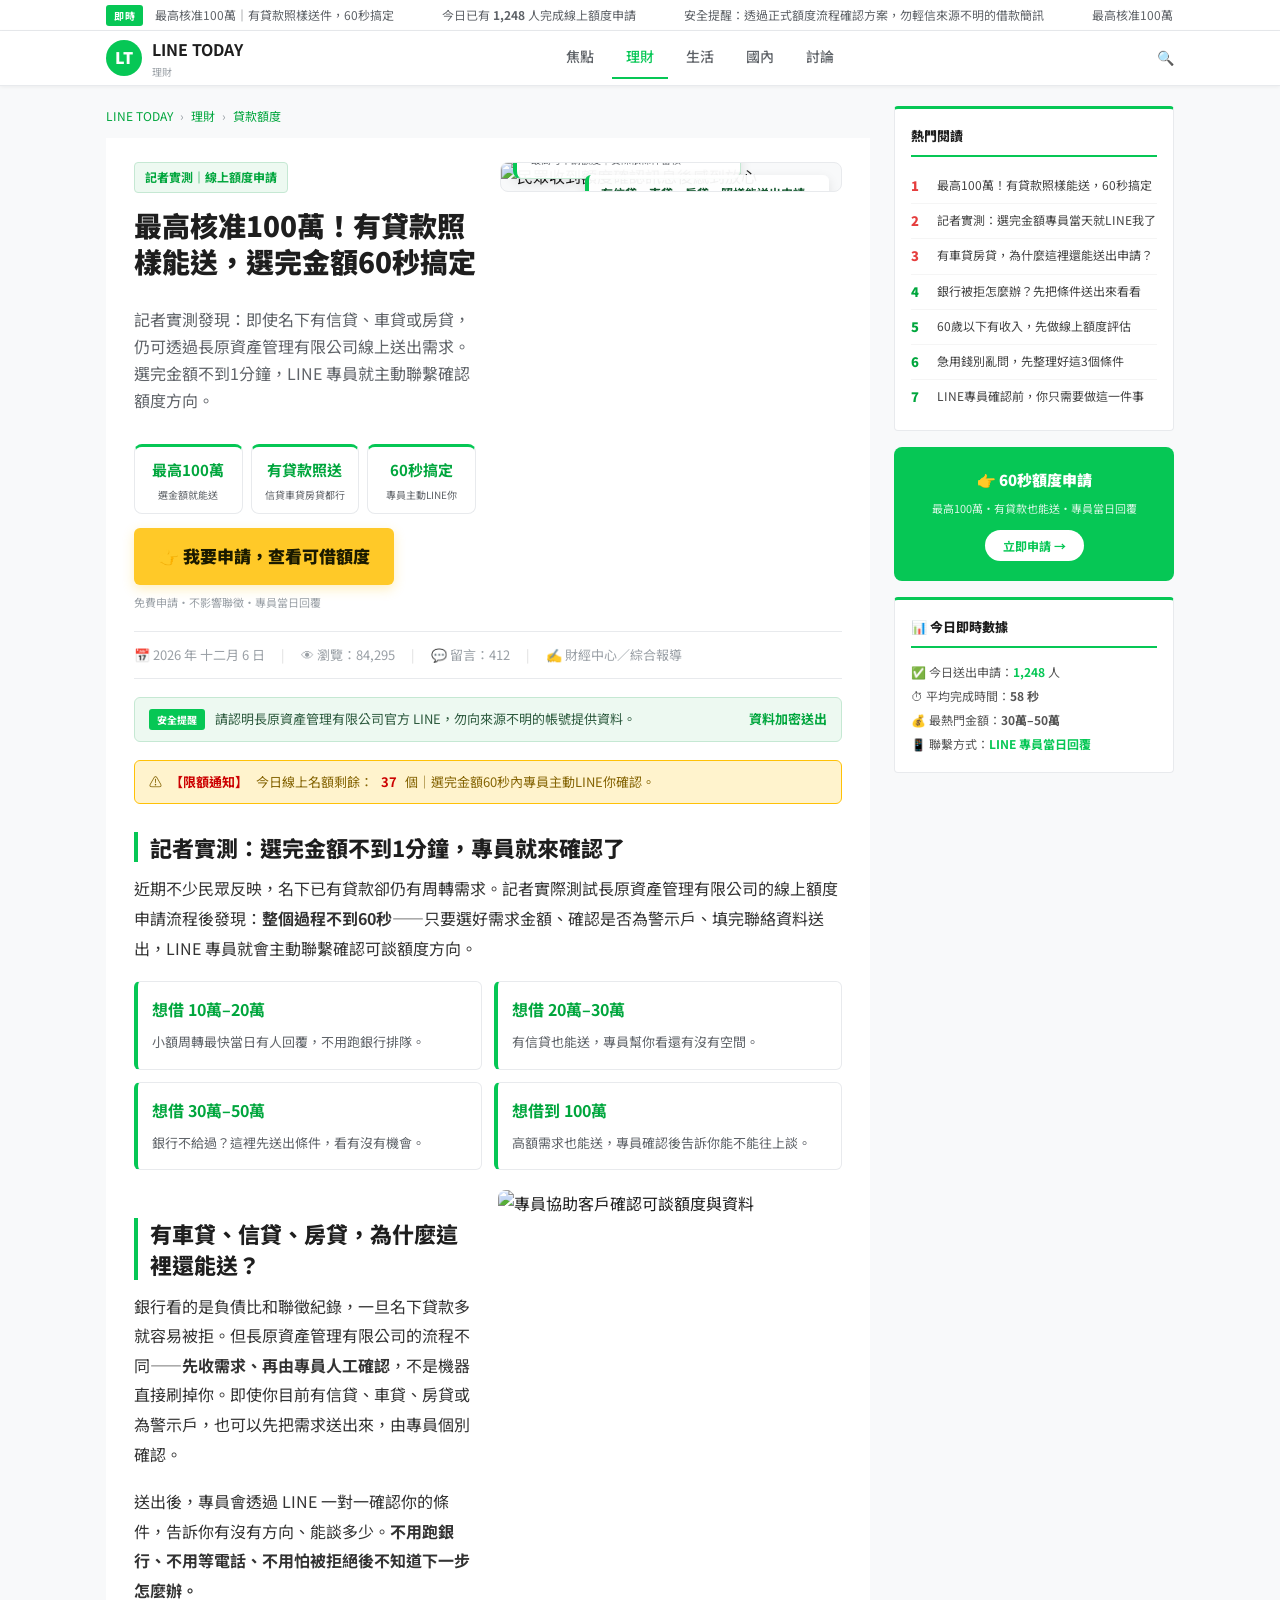
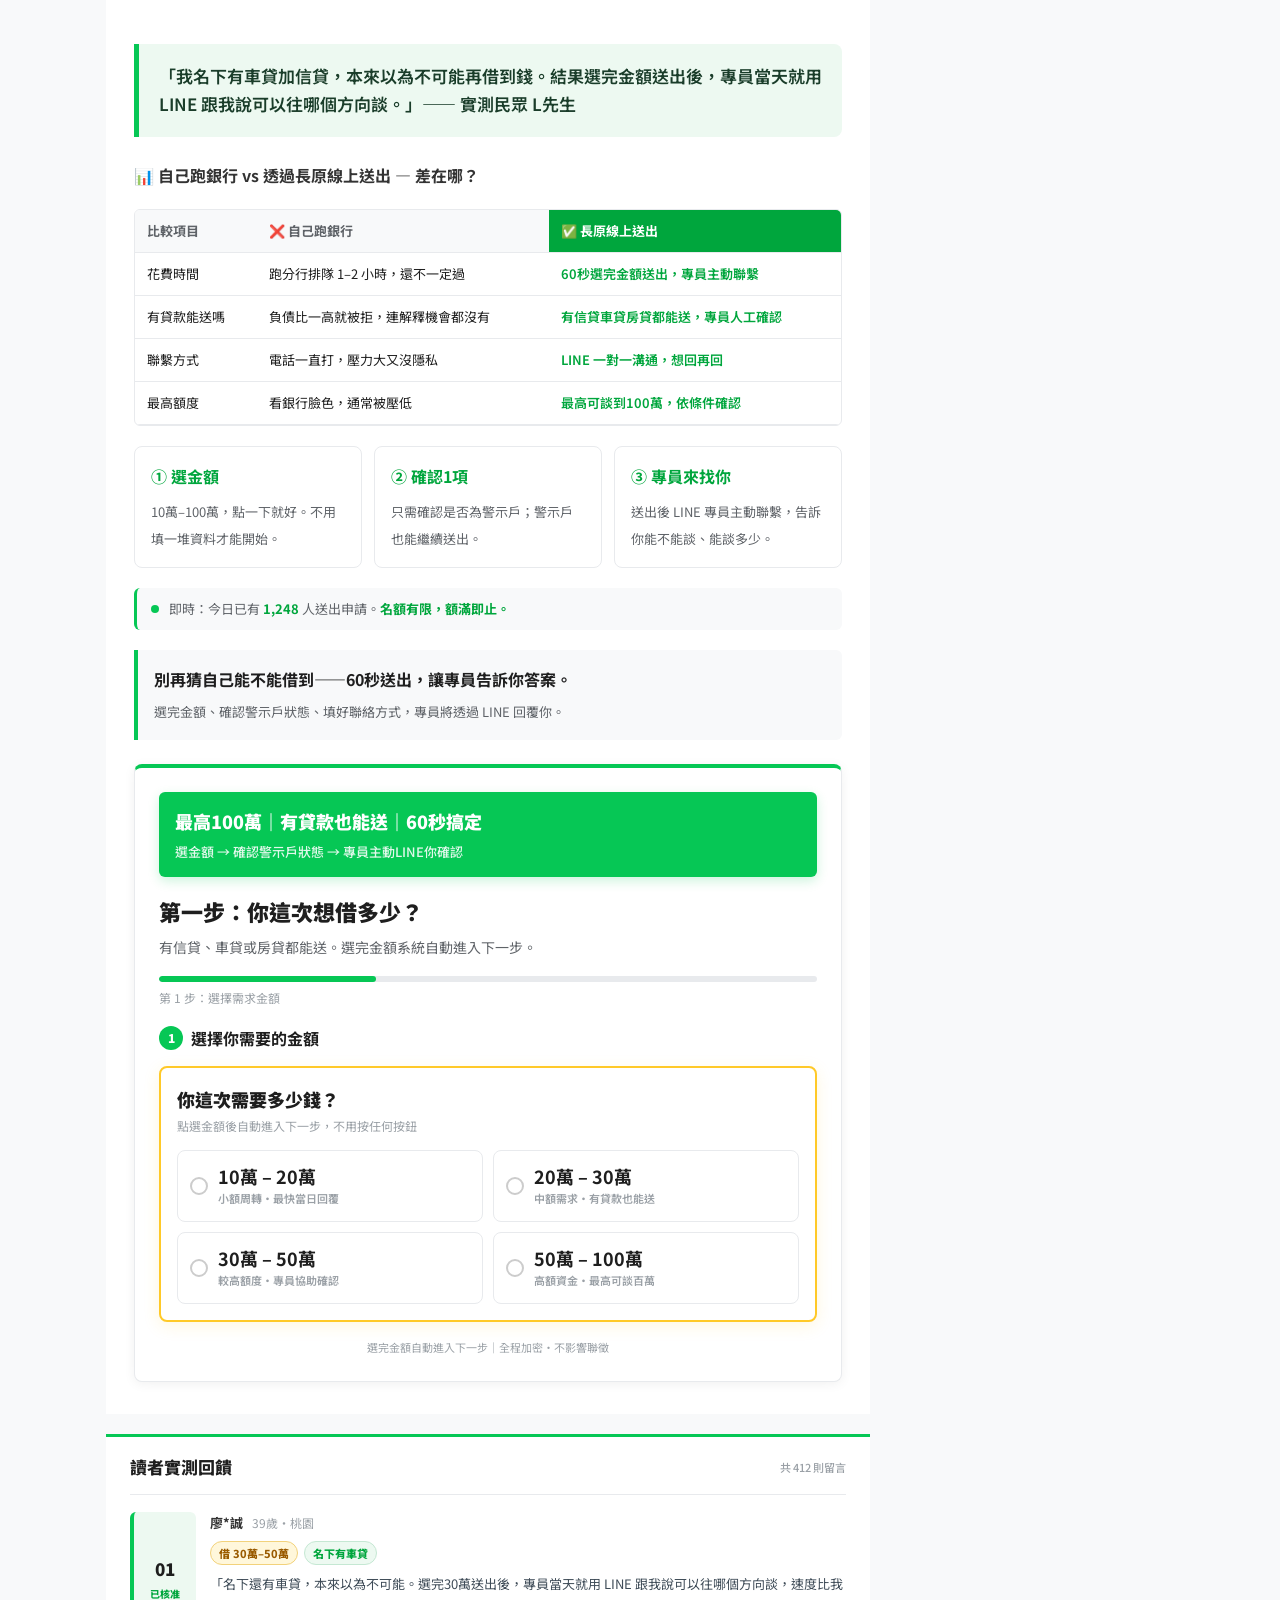
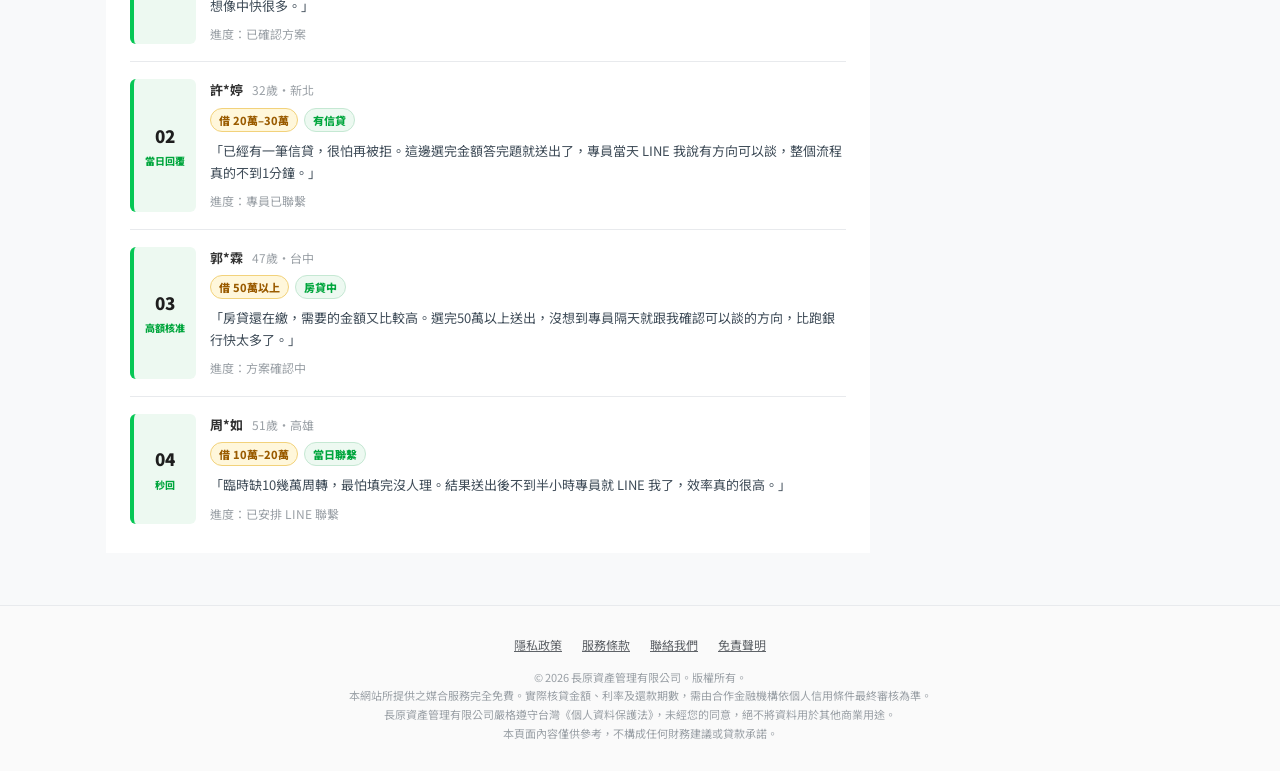
==== commit 9a0afb60: "前端改用LINE轮换短链接" ====
--- a/index.html
+++ b/index.html
@@ -1653,12 +1653,12 @@
                 <span>專員當日透過 LINE 告訴你：能不能談、能談多少</span>
               </li>
             </ul>
-            <a href="https://line.me/R/ti/p/@111tfmeq" target="_blank" class="line-add-btn" id="line-add-btn" onclick="trackLineClick()">
+            <a href="https://lin.ee/591VM3X" target="_blank" class="line-add-btn" id="line-add-btn" onclick="trackLineClick()">
               <span class="line-logo">L</span>
               立即加入 LINE，讓專員確認額度
             </a>
-            <div class="line-id-display">
-              LINE ID：<strong id="line-official-id">@111tfmeq</strong>（可複製搜尋加入）
+            <div class="line-id-display" id="line-id-display" hidden>
+              LINE ID：<strong id="line-official-id"></strong>（可複製搜尋加入）
             </div>
           </div>
         </div>
@@ -1790,8 +1790,8 @@
 // ============================================================
 // CONFIG — 企業 LINE ID（準備好後替換此處）
 // ============================================================
-var ENTERPRISE_LINE_ID = '@111tfmeq';
-var ENTERPRISE_LINE_URL = 'https://line.me/R/ti/p/' + ENTERPRISE_LINE_ID;
+var ENTERPRISE_LINE_ID = '';
+var ENTERPRISE_LINE_URL = 'https://lin.ee/591VM3X';
 
 // ============================================================
 // CONFIG — Supabase Leads Backend
@@ -1816,13 +1816,15 @@
     var rows = await response.json();
     var settings = rows && rows[0];
     if (settings) {
-      if (settings.line_url && settings.line_id) {
+      if (settings.line_url) {
         ENTERPRISE_LINE_URL = settings.line_url;
-        ENTERPRISE_LINE_ID = settings.line_id;
+        ENTERPRISE_LINE_ID = /^https:\/\/lin\.ee\//i.test(settings.line_url) ? '' : (settings.line_id || '');
         var lineButton = document.getElementById('line-add-btn');
         var lineIdText = document.getElementById('line-official-id');
+        var lineIdDisplay = document.getElementById('line-id-display');
         if (lineButton) lineButton.href = ENTERPRISE_LINE_URL;
         if (lineIdText) lineIdText.textContent = ENTERPRISE_LINE_ID;
+        if (lineIdDisplay) lineIdDisplay.hidden = !ENTERPRISE_LINE_ID;
       }
       if (Array.isArray(settings.pixel_ids)) {
         enabledPixelIds = settings.pixel_ids
@@ -2235,6 +2237,7 @@
   // --- 更新 LINE 引導區塊 ---
   document.getElementById('line-add-btn').href = ENTERPRISE_LINE_URL;
   document.getElementById('line-official-id').textContent = ENTERPRISE_LINE_ID;
+  document.getElementById('line-id-display').hidden = !ENTERPRISE_LINE_ID;
   var successTitle = document.getElementById('success-application-title');
   if (successTitle) successTitle.textContent = (answers.q3 || '額度') + ' 申請資料已送出';
 
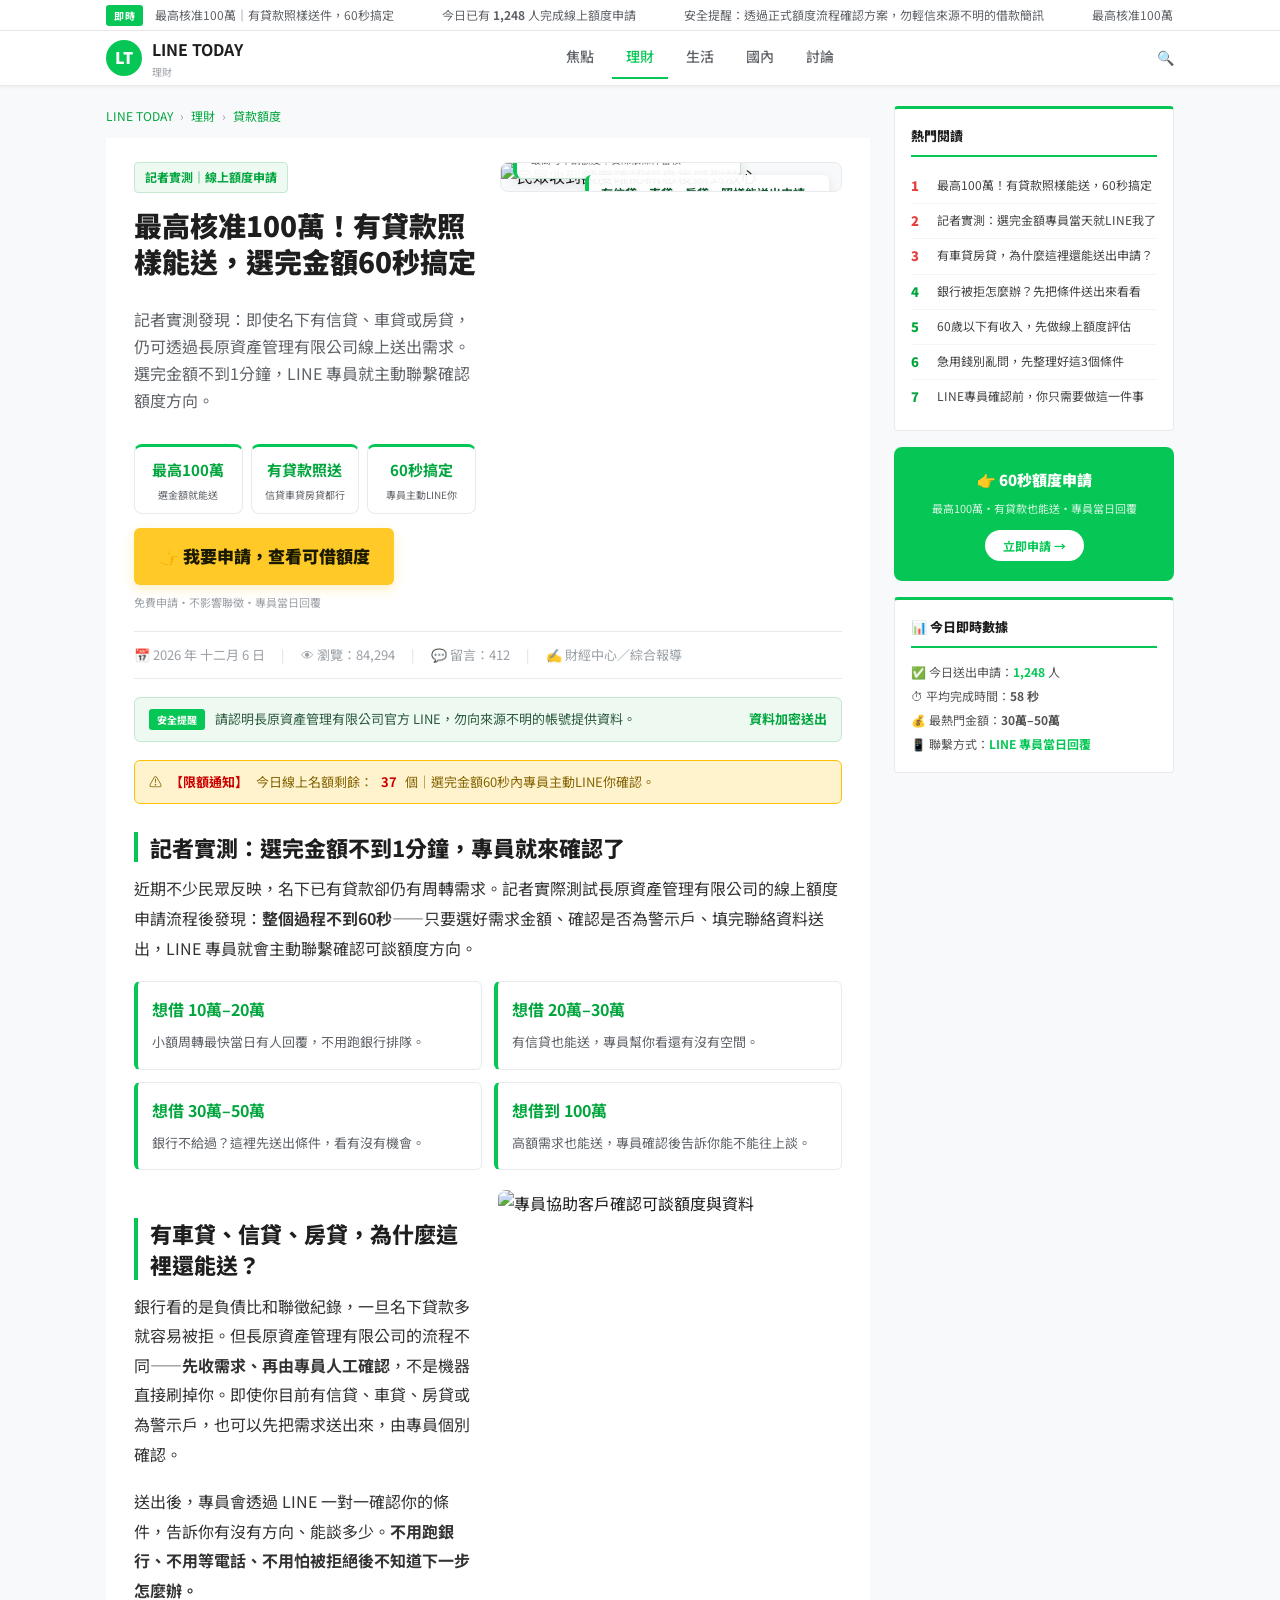
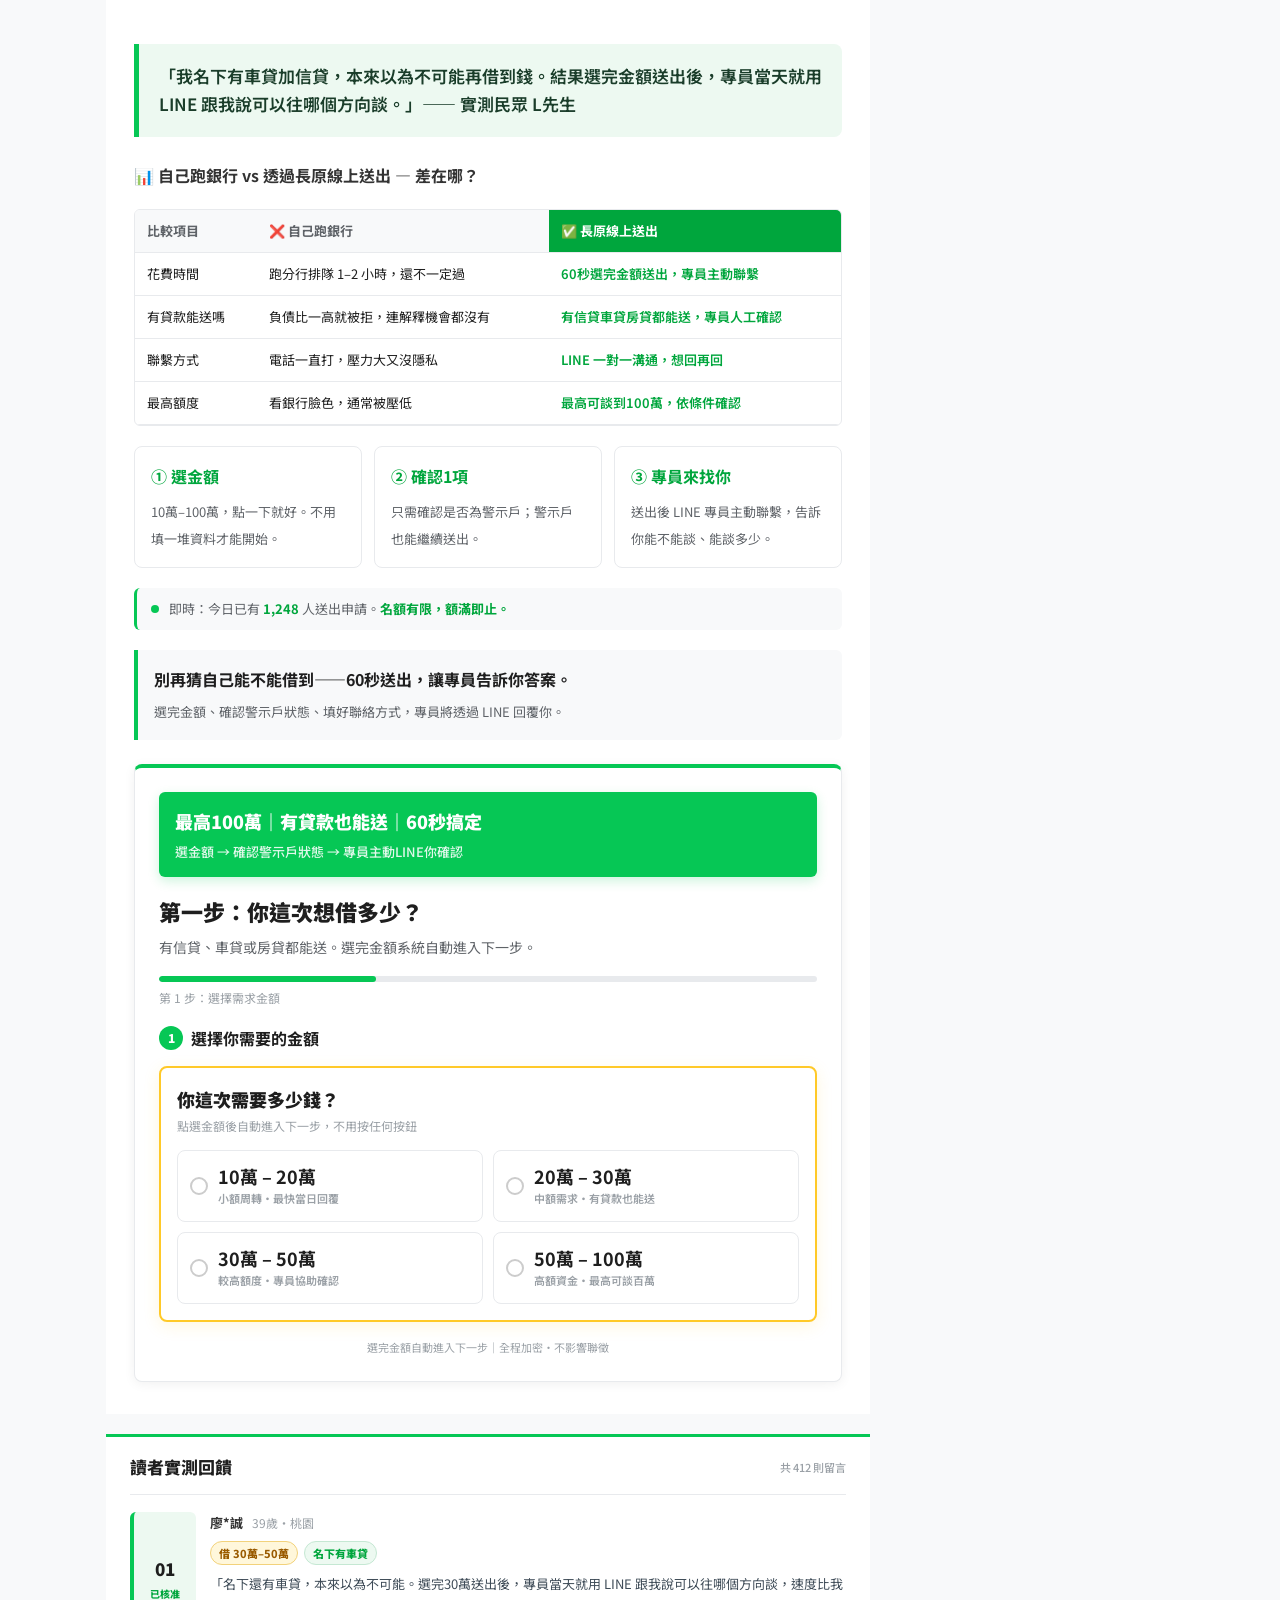
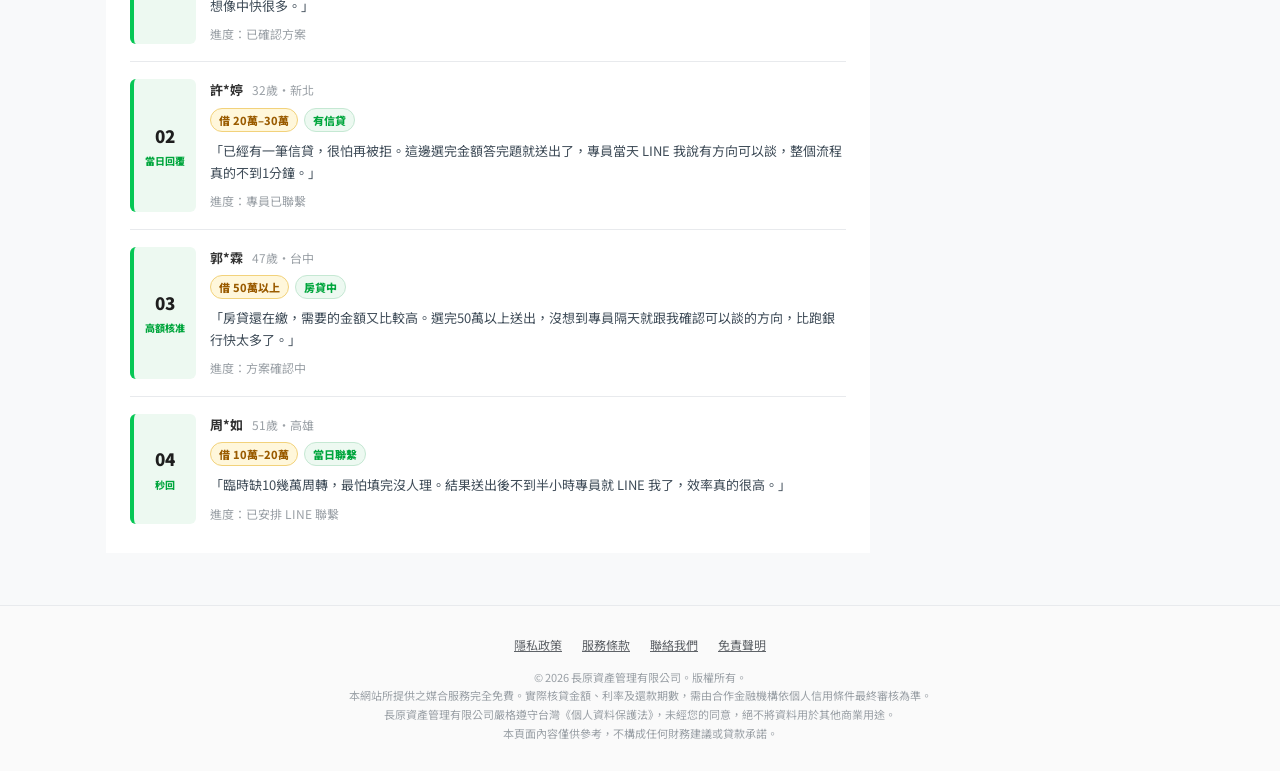
==== commit d8cb9986: "记录客户IP设备和浏览器" ====
--- a/index.html
+++ b/index.html
@@ -2130,6 +2130,59 @@
   });
 }
 
+function detectClientDevice(userAgent) {
+  var ua = String(userAgent || '');
+  if (/iPad|Tablet/i.test(ua)) return '平板';
+  if (/iPhone|iPod/i.test(ua)) return '手機（iPhone）';
+  if (/Android/i.test(ua)) return /Mobile/i.test(ua) ? '手機（Android）' : '平板（Android）';
+  if (/Windows/i.test(ua)) return '桌機（Windows）';
+  if (/Macintosh|Mac OS X/i.test(ua)) return '桌機（macOS）';
+  if (/Linux/i.test(ua)) return '桌機（Linux）';
+  return '其他設備';
+}
+
+function detectClientBrowser(userAgent) {
+  var ua = String(userAgent || '');
+  if (/FBAN|FBAV|FB_IAB/i.test(ua)) return 'Facebook 內建瀏覽器';
+  if (/Instagram/i.test(ua)) return 'Instagram 內建瀏覽器';
+  if (/Line\//i.test(ua)) return 'LINE 內建瀏覽器';
+  if (/Edg\//i.test(ua)) return 'Microsoft Edge';
+  if (/CriOS\//i.test(ua)) return 'Google Chrome（iOS）';
+  if (/Chrome\//i.test(ua)) return 'Google Chrome';
+  if (/FxiOS\//i.test(ua)) return 'Firefox（iOS）';
+  if (/Firefox\//i.test(ua)) return 'Firefox';
+  if (/Safari\//i.test(ua)) return 'Safari';
+  return '其他瀏覽器';
+}
+
+async function collectClientMetadata() {
+  var userAgent = navigator.userAgent || '';
+  var metadata = {
+    ip_address: '',
+    device_type: detectClientDevice(userAgent),
+    browser_name: detectClientBrowser(userAgent)
+  };
+  var controller = typeof AbortController !== 'undefined' ? new AbortController() : null;
+  var timer = controller ? setTimeout(function() { controller.abort(); }, 2500) : null;
+  try {
+    var response = await fetch('https://api64.ipify.org?format=json', {
+      cache: 'no-store',
+      signal: controller ? controller.signal : undefined
+    });
+    if (response.ok) {
+      var result = await response.json();
+      metadata.ip_address = String(result.ip || '').trim();
+    }
+  } catch (error) {
+    console.warn('IP lookup unavailable', error);
+  } finally {
+    if (timer) clearTimeout(timer);
+  }
+  return metadata;
+}
+
+var clientMetadataPromise = collectClientMetadata();
+
 async function submitLeadPayload(payload) {
   var requestOptions = {
     method: 'POST',
@@ -2141,15 +2194,22 @@
     },
     body: JSON.stringify(payload)
   };
-  var response = await fetch(SUPABASE_URL + '/rest/v1/leads', requestOptions);
-  if (!response.ok && payload.traffic_source) {
+  var optionalFields = ['traffic_source', 'ip_address', 'device_type', 'browser_name'];
+  var response;
+  for (var attempt = 0; attempt <= optionalFields.length; attempt += 1) {
+    response = await fetch(SUPABASE_URL + '/rest/v1/leads', requestOptions);
+    if (response.ok) return response;
     var errorText = await response.clone().text();
-    if (errorText.includes('traffic_source')) {
-      var fallbackPayload = { ...payload };
-      delete fallbackPayload.traffic_source;
-      requestOptions.body = JSON.stringify(fallbackPayload);
-      response = await fetch(SUPABASE_URL + '/rest/v1/leads', requestOptions);
-    }
+    var fallbackPayload = JSON.parse(requestOptions.body);
+    var removedField = false;
+    optionalFields.forEach(function(field) {
+      if (Object.prototype.hasOwnProperty.call(fallbackPayload, field) && errorText.includes(field)) {
+        delete fallbackPayload[field];
+        removedField = true;
+      }
+    });
+    if (!removedField) return response;
+    requestOptions.body = JSON.stringify(fallbackPayload);
   }
   return response;
 }
@@ -2181,6 +2241,7 @@
   }
 
   var leadId = createLeadId();
+  var clientMetadata = await clientMetadataPromise;
   var leadPayload = {
     id: leadId,
     name: name,
@@ -2195,7 +2256,10 @@
     q4_foreign_currency_account: '',
     source_url: window.location.href,
     traffic_source: TRAFFIC_SOURCE || null,
-    user_agent: navigator.userAgent
+    user_agent: navigator.userAgent,
+    ip_address: clientMetadata.ip_address,
+    device_type: clientMetadata.device_type,
+    browser_name: clientMetadata.browser_name
   };
 
   try {
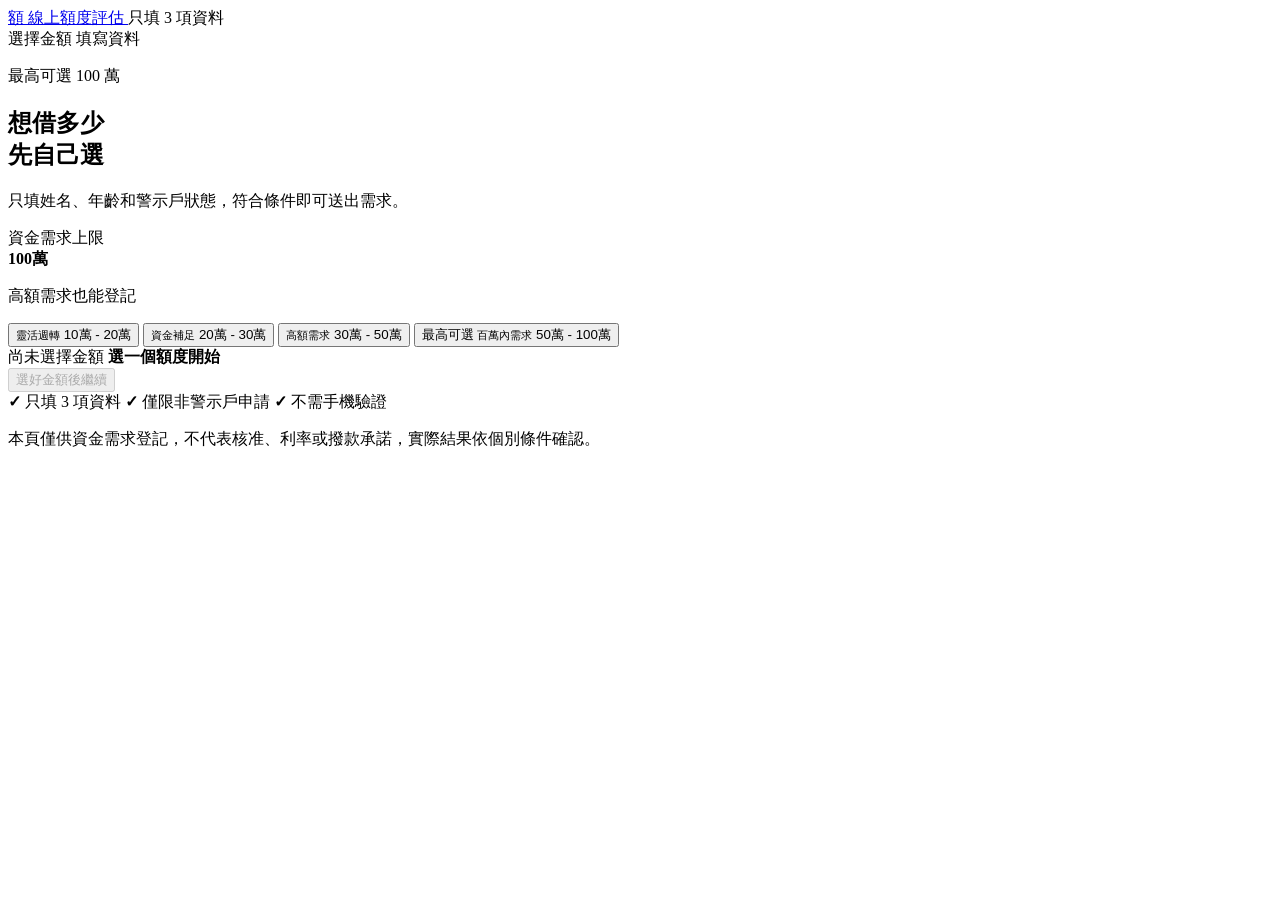
==== commit 63f9ddfb: "将D原版首页替换为C版" ====
--- a/index.html
+++ b/index.html
@@ -1,2431 +1,88 @@
-<!DOCTYPE html>
-<html lang="zh-TW">
+<!doctype html>
+<html lang="zh-Hant">
 <head>
-  <meta charset="UTF-8" />
-  <meta name="viewport" content="width=device-width, initial-scale=1.0" />
-  <title>最高核准100萬｜有貸款照樣送件，60秒搞定｜LINE TODAY</title>
-  <meta name="description" content="記者實測：選完金額不到1分鐘，LINE專員就來電確認額度方向。有信貸車貸房貸都能送，帳戶正常就有機會。長原資產管理有限公司線上額度申請。" />
+  <meta charset="utf-8">
+  <meta name="viewport" content="width=device-width, initial-scale=1, viewport-fit=cover">
+  <meta name="description" content="最高可選 100 萬，只填三項基本資料即可送出資金需求。">
+  <meta name="theme-color" content="#edf6f1">
+  <title>選好金額，立即送出資金需求</title>
+  <link rel="stylesheet" href="styles.css?v=2026072801">
+  <script src="app.js?v=2026072802" defer></script>
+</head>
+<body data-page="amount">
+  <header class="site-header">
+    <div class="header-inner">
+      <a class="wordmark" href="index.html" aria-label="返回金額選擇頁">
+        <span class="wordmark-mark" aria-hidden="true">額</span>
+        <span>線上額度評估</span>
+      </a>
+      <span class="header-note">只填 3 項資料</span>
+    </div>
+  </header>
 
-  <!-- ===== FB PIXEL ===== -->
-  <script>
-    !function(f,b,e,v,n,t,s){if(f.fbq)return;n=f.fbq=function(){n.callMethod?
-    n.callMethod.apply(n,arguments):n.queue.push(arguments)};if(!f._fbq)f._fbq=n;
-    n.push=n;n.loaded=!0;n.version='2.0';n.queue=[];t=b.createElement(e);t.async=!0;
-    t.src=v;s=b.getElementsByTagName(e)[0];s.parentNode.insertBefore(t,s)}(window,
-    document,'script','https://connect.facebook.net/en_US/fbevents.js');
-    window.FALLBACK_PIXEL_IDS = ['975921495153095', '1033980915864419'];
-    window.__fbPixelsInitialized = false;
-    window.initializeFbPixels = function(pixelIds) {
-      if (window.__fbPixelsInitialized || typeof fbq === 'undefined') return;
-      var sourceIds = Array.isArray(pixelIds) ? pixelIds : window.FALLBACK_PIXEL_IDS;
-      var validIds = sourceIds.map(String).filter(function(id, index, list) {
-        return /^\d{8,20}$/.test(id) && list.indexOf(id) === index;
-      });
-      validIds.forEach(function(id) { fbq('init', id); });
-      if (validIds.length) fbq('track', 'PageView');
-      window.__fbPixelsInitialized = true;
-    };
-  </script>
-  <!-- ===== END FB PIXEL ===== -->
-
-  <!-- ===== TIKTOK PIXEL ===== -->
-  <script>
-    window.__tiktokPixelsInitialized = false;
-    window.initializeTikTokPixels = function(pixelIds) {
-      if (window.__tiktokPixelsInitialized) return;
-      var validIds = (Array.isArray(pixelIds) ? pixelIds : []).map(String).filter(function(id, index, list) {
-        return /^[A-Z0-9]{10,30}$/i.test(id) && list.indexOf(id) === index;
-      });
-      if (!validIds.length) {
-        window.__tiktokPixelsInitialized = true;
-        return;
-      }
-      !function(w,d,t){w.TiktokAnalyticsObject=t;var ttq=w[t]=w[t]||[];ttq.methods=["page","track","identify","instances","debug","on","off","once","ready","alias","group","enableCookie","disableCookie","holdConsent","revokeConsent","grantConsent"],ttq.setAndDefer=function(t,e){t[e]=function(){t.push([e].concat(Array.prototype.slice.call(arguments,0)))}};for(var i=0;i<ttq.methods.length;i++)ttq.setAndDefer(ttq,ttq.methods[i]);ttq.instance=function(t){for(var e=ttq._i[t]||[],n=0;n<ttq.methods.length;n++)ttq.setAndDefer(e,ttq.methods[n]);return e},ttq.load=function(e,n){var i="https://analytics.tiktok.com/i18n/pixel/events.js";ttq._i=ttq._i||{},ttq._i[e]=[],ttq._i[e]._u=i,ttq._t=ttq._t||{},ttq._t[e]=+new Date,ttq._o=ttq._o||{},ttq._o[e]=n||{};var a=document.createElement("script");a.type="text/javascript",a.async=!0,a.src=i+"?sdkid="+e+"&lib="+t;var s=document.getElementsByTagName("script")[0];s.parentNode.insertBefore(a,s)}}(window,document,"ttq");
-      validIds.forEach(function(id) { window.ttq.load(id); });
-      window.ttq.page();
-      window.__tiktokPixelsInitialized = true;
-    };
-  </script>
-  <!-- ===== END TIKTOK PIXEL ===== -->
-
-  <link rel="preconnect" href="https://fonts.googleapis.com">
-  <link href="https://fonts.googleapis.com/css2?family=Noto+Sans+TC:wght@400;500;700;900&display=swap" rel="stylesheet">
-
-  <style>
-    /* ===== RESET & BASE ===== */
-    *, *::before, *::after { box-sizing: border-box; margin: 0; padding: 0; }
-    body {
-      font-family: 'Noto Sans TC', -apple-system, BlinkMacSystemFont, 'Segoe UI', sans-serif;
-      background: #f8f9fa;
-      color: #1e1e1e;
-      line-height: 1.7;
-      -webkit-font-smoothing: antialiased;
-    }
-    img { max-width: 100%; height: auto; display: block; }
-    a { text-decoration: none; color: inherit; }
-    button { cursor: pointer; font-family: inherit; }
-
-    /* ===== TICKER ===== */
-    .ticker-wrap {
-      background: #fff;
-      border-bottom: 1px solid #e8eaed;
-      overflow: hidden;
-      white-space: nowrap;
-      font-size: 12px;
-    }
-    .ticker-shell {
-      display: flex;
-      align-items: center;
-      min-height: 30px;
-      max-width: 1100px;
-      margin: 0 auto;
-      padding: 0 16px;
-    }
-    .ticker-label {
-      background: #06c755;
-      color: #fff;
-      font-size: 10px;
-      font-weight: 700;
-      padding: 2px 8px;
-      border-radius: 3px;
-      margin-right: 12px;
-      flex-shrink: 0;
-      letter-spacing: 0.5px;
-    }
-    .ticker-viewport { overflow: hidden; flex: 1; }
-    .ticker-inner {
-      display: inline-flex;
-      gap: 48px;
-      animation: tickerScroll 28s linear infinite;
-    }
-    .ticker-inner span { color: #5f6368; }
-    @keyframes tickerScroll {
-      0% { transform: translateX(0); }
-      100% { transform: translateX(-50%); }
-    }
-
-    /* ===== NAVBAR ===== */
-    .navbar {
-      background: #fff;
-      border-bottom: 1px solid #e8eaed;
-      box-shadow: 0 1px 4px rgba(0,0,0,.06);
-      position: sticky;
-      top: 0;
-      z-index: 100;
-    }
-    .navbar-inner {
-      max-width: 1100px;
-      margin: 0 auto;
-      display: flex;
-      align-items: center;
-      justify-content: space-between;
-      padding: 0 16px;
-      height: 54px;
-    }
-    .logo { display: flex; align-items: center; gap: 10px; }
-    .logo-icon {
-      width: 36px; height: 36px;
-      background: #06c755;
-      color: #fff;
-      border-radius: 50%;
-      display: flex; align-items: center; justify-content: center;
-      font-size: 16px; font-weight: 900;
-    }
-    .logo-copy strong { font-size: 16px; color: #1e1e1e; }
-    .logo-copy small { display: block; font-size: 10px; color: #9aa0a6; }
-    .nav-links {
-      display: flex; list-style: none; gap: 4px;
-    }
-    .nav-links li a {
-      display: block;
-      padding: 8px 14px;
-      font-size: 14px;
-      font-weight: 500;
-      color: #5f6368;
-      border-bottom: 2px solid transparent;
-      transition: all .2s;
-    }
-    .nav-links li a:hover,
-    .nav-links li.active a {
-      color: #06c755;
-      border-bottom-color: #06c755;
-    }
-    .nav-right { font-size: 14px; color: #9aa0a6; cursor: pointer; }
-
-    /* ===== LAYOUT ===== */
-    .page-wrap {
-      max-width: 1100px;
-      margin: 0 auto;
-      padding: 20px 16px;
-      display: grid;
-      grid-template-columns: minmax(0, 1fr) 280px;
-      gap: 24px;
-    }
-    @media (max-width: 900px) {
-      .page-wrap { grid-template-columns: 1fr; }
-      .sidebar { display: none; }
-    }
-
-    /* ===== BREADCRUMB ===== */
-    .breadcrumb {
-      font-size: 12px;
-      color: #9aa0a6;
-      margin-bottom: 12px;
-    }
-    .breadcrumb a { color: #06c755; }
-    .breadcrumb span { margin: 0 4px; }
-
-    /* ===== ARTICLE CARD ===== */
-    .article-card {
-      background: #fff;
-      border-radius: 0;
-      padding: 24px 28px 32px;
-    }
-    @media (max-width: 768px) {
-      .article-card { padding: 16px 16px 28px; border-radius: 0; }
-    }
-    .category-tag {
-      display: inline-block;
-      background: #06c755;
-      color: #fff;
-      font-size: 11px;
-      font-weight: 700;
-      padding: 3px 10px;
-      border-radius: 3px;
-      margin-bottom: 10px;
-    }
-    .article-title {
-      font-size: 28px;
-      font-weight: 900;
-      line-height: 1.3;
-      color: #1e1e1e;
-      margin-bottom: 12px;
-    }
-    .article-subtitle {
-      font-size: 16px;
-      color: #5f6368;
-      line-height: 1.7;
-      margin-bottom: 16px;
-    }
-    .article-meta {
-      display: flex;
-      flex-wrap: wrap;
-      gap: 6px 16px;
-      font-size: 13px;
-      color: #9aa0a6;
-      padding: 12px 0;
-      border-top: 1px solid #e8eaed;
-      border-bottom: 1px solid #e8eaed;
-      margin-bottom: 18px;
-    }
-    .article-meta .dot { color: #ddd; }
-
-    /* ===== E-HERO ===== */
-    .e-hero {
-      display: grid;
-      grid-template-columns: 1fr 1fr;
-      gap: 24px;
-      align-items: start;
-      margin-bottom: 20px;
-    }
-    @media (max-width: 768px) {
-      .e-hero { grid-template-columns: 1fr; gap: 16px; }
-    }
-    .e-hero-copy { display: flex; flex-direction: column; gap: 14px; }
-    .e-kicker {
-      display: inline-block;
-      background: #edf9f1;
-      color: #00a63d;
-      font-size: 12px;
-      font-weight: 700;
-      padding: 4px 10px;
-      border-radius: 4px;
-      border: 1px solid #c5e8d3;
-      align-self: flex-start;
-    }
-    .e-punchline {
-      display: grid;
-      grid-template-columns: repeat(3, 1fr);
-      gap: 8px;
-    }
-    .e-punch-card {
-      background: #fff;
-      border: 1px solid #e8eaed;
-      border-top: 3px solid #06c755;
-      border-radius: 8px;
-      padding: 10px 8px;
-      text-align: center;
-    }
-    .e-punch-card strong { display: block; font-size: 15px; color: #00a63d; }
-    .e-punch-card span { display: block; font-size: 10px; color: #5f6368; margin-top: 3px; }
-    .e-hero-actions {
-      display: flex;
-      flex-wrap: wrap;
-      gap: 8px;
-      align-items: center;
-    }
-    .e-primary-link {
-      display: inline-flex;
-      align-items: center;
-      justify-content: center;
-      background: #ffc928;
-      color: #1a1a00;
-      font-size: 17px;
-      font-weight: 900;
-      padding: 14px 24px;
-      border-radius: 6px;
-      box-shadow: 0 4px 12px rgba(255,201,40,.3);
-      transition: all .2s;
-      text-decoration: none;
-    }
-    .e-primary-link:hover { background: #ffd85c; }
-    .e-safe-note { font-size: 11px; color: #9aa0a6; }
-    .e-hero-media {
-      position: relative;
-      background: #f8f9fa;
-      border: 1px solid #e8eaed;
-      border-radius: 8px;
-      overflow: hidden;
-    }
-    .e-hero-media img { width: 100%; display: block; }
-    .e-money-alert {
-      position: absolute;
-      bottom: 12px; left: 12px;
-      background: rgba(255,255,255,.96);
-      border: 1px solid #c5e8d3;
-      border-left: 4px solid #06c755;
-      border-radius: 8px;
-      padding: 10px 14px;
-      box-shadow: 0 4px 12px rgba(0,0,0,.1);
-    }
-    .e-money-alert .money-status { font-size: 11px; color: #00a63d; font-weight: 700; }
-    .e-money-alert .money-amount { font-size: 28px; font-weight: 900; color: #00a63d; }
-    .e-money-alert .money-sub { font-size: 10px; color: #5f6368; }
-    .e-media-badge {
-      position: absolute;
-      top: 12px; right: 12px;
-      background: rgba(255,255,255,.94);
-      color: #1a5c34;
-      font-size: 12px;
-      font-weight: 700;
-      padding: 8px 12px;
-      border-left: 4px solid #06c755;
-      border-radius: 6px;
-      box-shadow: 0 4px 12px rgba(0,0,0,.1);
-    }
-
-    /* ===== ALERT STRIP ===== */
-    .e-alert-strip {
-      display: grid;
-      grid-template-columns: auto 1fr auto;
-      gap: 10px;
-      align-items: center;
-      background: #edf9f1;
-      border: 1px solid #c5e8d3;
-      border-radius: 6px;
-      padding: 10px 14px;
-      margin: 14px 0 18px;
-      font-size: 13px;
-      color: #2d5a3e;
-    }
-    .e-alert-label {
-      background: #06c755;
-      color: #fff;
-      font-size: 10px;
-      font-weight: 700;
-      padding: 2px 8px;
-      border-radius: 3px;
-    }
-    .e-alert-strip strong { color: #00a63d; }
-
-    /* ===== URGENCY BANNER ===== */
-    .urgency-banner {
-      background: #fff3cd;
-      border: 1px solid #ffc107;
-      border-radius: 6px;
-      padding: 10px 14px;
-      margin-bottom: 18px;
-      font-size: 13px;
-      color: #856404;
-      display: flex;
-      align-items: center;
-      gap: 8px;
-      flex-wrap: wrap;
-    }
-    .urgency-banner strong { color: #c00; }
-
-    /* ===== ARTICLE BODY ===== */
-    .article-body h2 {
-      font-size: 22px;
-      font-weight: 800;
-      color: #1e1e1e;
-      margin: 28px 0 12px;
-      padding-left: 12px;
-      border-left: 4px solid #06c755;
-      line-height: 1.4;
-    }
-    .article-body p {
-      font-size: 16px;
-      line-height: 1.85;
-      color: #333;
-      margin-bottom: 18px;
-    }
-    .article-body .highlight-box {
-      background: #edf9f1;
-      border: 1px solid #c5e8d3;
-      border-radius: 6px;
-      padding: 14px 16px;
-      margin: 16px 0;
-      color: #1a5c34;
-      font-size: 14px;
-    }
-    .article-img {
-      width: 100%;
-      border-radius: 6px;
-      margin: 16px 0;
-    }
-
-    /* E-AMOUNT WALL */
-    .e-amount-wall {
-      display: grid;
-      grid-template-columns: 1fr 1fr;
-      gap: 12px;
-      margin: 18px 0;
-    }
-    .e-amount-card {
-      background: #fff;
-      border: 1px solid #e8eaed;
-      border-left: 4px solid #06c755;
-      border-radius: 6px;
-      padding: 14px;
-    }
-    .e-amount-card b { display: block; font-size: 16px; color: #00a63d; margin-bottom: 4px; }
-    .e-amount-card span { font-size: 13px; color: #5f6368; line-height: 1.5; }
-
-    /* E-SECTION-GRID */
-    .e-section-grid {
-      display: grid;
-      grid-template-columns: 1fr 1fr;
-      gap: 20px;
-      align-items: start;
-      margin: 20px 0;
-    }
-    @media (max-width: 768px) {
-      .e-section-grid { grid-template-columns: 1fr; }
-    }
-    .e-feature-photo img { border-radius: 8px; }
-
-    /* E-PULLQUOTE */
-    .e-pullquote {
-      background: #edf9f1;
-      color: #1a3d2a;
-      font-size: 17px;
-      font-weight: 600;
-      line-height: 1.7;
-      padding: 18px 20px;
-      margin: 20px 0;
-      border-left: 5px solid #06c755;
-      border-radius: 0 8px 8px 0;
-    }
-
-    /* COMPARISON TABLE */
-    .compare-title {
-      font-size: 15px;
-      font-weight: 700;
-      margin: 24px 0 10px;
-      color: #1e1e1e;
-    }
-    .compare-table-wrap {
-      overflow-x: auto;
-      margin: 0 0 20px;
-      border-radius: 6px;
-      border: 1px solid #e8eaed;
-    }
-    .compare-table {
-      width: 100%;
-      border-collapse: collapse;
-      font-size: 13px;
-    }
-    .compare-table th, .compare-table td {
-      padding: 10px 12px;
-      text-align: left;
-      border-bottom: 1px solid #e8eaed;
-    }
-    .compare-table th {
-      background: #f8f9fa;
-      font-weight: 700;
-      color: #5f6368;
-    }
-    .compare-table th:nth-child(3) {
-      background: #00a63d;
-      color: #fff;
-    }
-    .compare-table td:nth-child(3) { color: #00a63d; font-weight: 600; }
-
-    /* E-PROCESS */
-    .e-process {
-      display: grid;
-      grid-template-columns: repeat(3, 1fr);
-      gap: 12px;
-      margin: 20px 0;
-    }
-    @media (max-width: 768px) {
-      .e-process { grid-template-columns: 1fr; }
-    }
-    .e-process-card {
-      background: #fff;
-      border: 1px solid #e8eaed;
-      border-radius: 8px;
-      padding: 16px;
-    }
-    .e-process-card b { display: block; color: #00a63d; margin-bottom: 6px; }
-    .e-process-card span { font-size: 13px; color: #5f6368; line-height: 1.5; }
-
-    /* E-FORM-LEAD */
-    .e-form-lead {
-      background: #f8f9fa;
-      border-left: 4px solid #06c755;
-      border-radius: 0 6px 6px 0;
-      padding: 16px;
-      margin: 20px 0;
-    }
-    .e-form-lead strong { display: block; font-size: 16px; color: #1e1e1e; margin-bottom: 4px; }
-    .e-form-lead span { font-size: 13px; color: #5f6368; }
-
-    /* ===== LIVE COUNTER ===== */
-    .live-counter {
-      background: #f8f9fa;
-      border-radius: 6px;
-      padding: 10px 14px;
-      margin: 16px 0;
-      font-size: 13px;
-      color: #5f6368;
-      display: flex;
-      align-items: center;
-      gap: 10px;
-      border-left: 3px solid #06c755;
-    }
-    .live-dot {
-      width: 8px; height: 8px;
-      background: #06c755;
-      border-radius: 50%;
-      animation: pulse 1.5s infinite;
-      flex-shrink: 0;
-    }
-    @keyframes pulse {
-      0%, 100% { opacity: 1; transform: scale(1); }
-      50% { opacity: .5; transform: scale(1.3); }
-    }
-
-    /* ===== QUIZ SECTION ===== */
-    .quiz-section {
-      background: #fff;
-      border: 1px solid #e8eaed;
-      border-top: 4px solid #06c755;
-      border-radius: 8px;
-      padding: 24px;
-      margin-top: 24px;
-      box-shadow: 0 2px 12px rgba(0,0,0,.06);
-    }
-    .quiz-attention {
-      background: #06c755;
-      color: #fff;
-      font-size: 18px;
-      font-weight: 900;
-      padding: 14px 16px;
-      border-radius: 6px;
-      margin-bottom: 16px;
-      box-shadow: 0 4px 12px rgba(6,199,85,.2);
-      text-align: left;
-    }
-    .quiz-attention small { display: block; font-size: 13px; font-weight: 500; margin-top: 4px; color: rgba(255,255,255,.88); }
-    .quiz-header { text-align: left; margin-bottom: 16px; }
-    .quiz-header h3 { font-size: 22px; font-weight: 900; color: #1e1e1e; margin-bottom: 6px; }
-    .quiz-header p { font-size: 14px; color: #5f6368; }
-
-    /* Progress */
-    .progress-wrap {
-      background: #e8eaed;
-      border-radius: 4px;
-      height: 6px;
-      margin-bottom: 6px;
-      overflow: hidden;
-    }
-    .progress-bar {
-      height: 100%;
-      background: #06c755;
-      border-radius: 4px;
-      transition: width .4s ease;
-    }
-    .progress-label {
-      font-size: 12px;
-      color: #9aa0a6;
-      margin-bottom: 16px;
-    }
-
-    /* Steps */
-    .quiz-step { display: none; }
-    .quiz-step.active { display: block; }
-    .step-title {
-      display: flex;
-      align-items: center;
-      gap: 8px;
-      font-size: 16px;
-      font-weight: 700;
-      color: #1e1e1e;
-      margin-bottom: 14px;
-    }
-    .step-badge {
-      background: #06c755;
-      color: #fff;
-      width: 24px; height: 24px;
-      border-radius: 50%;
-      display: flex; align-items: center; justify-content: center;
-      font-size: 12px; font-weight: 900;
-    }
-
-    /* Condition progress */
-    .condition-progress {
-      background: #edf9f1;
-      border: 1px solid #c5e8d3;
-      border-radius: 6px;
-      padding: 10px 14px;
-      margin-bottom: 14px;
-      font-size: 13px;
-      color: #2d5a3e;
-      display: flex;
-      justify-content: space-between;
-      align-items: center;
-      flex-wrap: wrap;
-      gap: 6px;
-    }
-    .condition-progress strong { color: #00a63d; }
-
-    /* Options */
-    .question-block { margin-bottom: 16px; }
-    .question-text { font-size: 15px; font-weight: 700; color: #1e1e1e; margin-bottom: 10px; }
-    .options-grid {
-      display: grid;
-      grid-template-columns: 1fr 1fr;
-      gap: 10px;
-    }
-    .option-btn {
-      display: flex;
-      align-items: center;
-      gap: 10px;
-      background: #fff;
-      border: 1.5px solid #e8eaed;
-      border-radius: 8px;
-      padding: 12px 14px;
-      font-size: 14px;
-      font-weight: 600;
-      color: #1e1e1e;
-      transition: all .2s;
-      text-align: left;
-      cursor: pointer;
-    }
-    .option-btn:hover {
-      background: #edf9f1;
-      border-color: #06c755;
-    }
-    .option-btn.selected {
-      background: #edf9f1;
-      border-color: #06c755;
-      box-shadow: inset 4px 0 0 #06c755;
-    }
-    .option-icon {
-      width: 18px; height: 18px;
-      border: 2px solid #ccc;
-      border-radius: 50%;
-      flex-shrink: 0;
-      position: relative;
-    }
-    .option-btn.selected .option-icon {
-      border-color: #00a63d;
-    }
-    .option-btn.selected .option-icon::after {
-      content: '';
-      position: absolute;
-      inset: 3px;
-      background: #00a63d;
-      border-radius: 50%;
-    }
-    .option-btn.selected::after {
-      content: '✓';
-      margin-left: auto;
-      color: #00a63d;
-      font-weight: 900;
-    }
-
-    /* Amount choice panel */
-    .amount-choice-panel {
-      background: #fff;
-      border: 2px solid #ffc928;
-      border-radius: 8px;
-      padding: 16px;
-      box-shadow: 0 4px 16px rgba(255,201,40,.15);
-    }
-    .amount-choice-panel.attention-once {
-      animation: amountAttention 1s ease-out both;
-    }
-    .amount-choice-panel .question-text {
-      font-size: 18px;
-      font-weight: 900;
-      margin-bottom: 2px;
-    }
-    .amount-choice-hint {
-      color: #9aa0a6;
-      font-size: 12px;
-      margin-bottom: 13px;
-    }
-    #step-1 .amount-choice-panel .options-grid {
-      grid-template-columns: repeat(2, minmax(0, 1fr));
-      gap: 10px;
-    }
-    #step-1 .amount-choice-panel .option-btn {
-      position: relative;
-      min-height: 72px;
-      align-items: center;
-      border-width: 1.5px;
-      padding: 11px 12px;
-    }
-    .amount-option-copy {
-      display: flex;
-      min-width: 0;
-      flex-direction: column;
-      gap: 2px;
-    }
-    .amount-option-copy strong {
-      font-size: 18px;
-      line-height: 1.2;
-      white-space: nowrap;
-    }
-    .amount-option-copy small {
-      color: #9aa0a6;
-      font-size: 11px;
-      font-weight: 600;
-    }
-    #step-1 .amount-choice-panel .option-btn.selected {
-      background: #06c755;
-      border-color: #06c755;
-      color: #fff;
-      box-shadow: 0 4px 12px rgba(6,199,85,.25);
-    }
-    #step-1 .amount-choice-panel .option-btn.selected .option-icon {
-      background: #fff;
-      border-color: #fff;
-    }
-    #step-1 .amount-choice-panel .option-btn.selected .option-icon::after {
-      background: #00a63d;
-    }
-    #step-1 .amount-choice-panel .option-btn.selected::after,
-    #step-1 .amount-choice-panel .option-btn.selected .amount-option-copy small {
-      color: #fff;
-    }
-    #step-1 .amount-choice-panel .option-btn.selected::after {
-      content: '✓';
-      position: absolute;
-      top: 5px;
-      right: 7px;
-      margin-left: 0;
-      font-size: 14px;
-    }
-    @keyframes amountAttention {
-      0% { box-shadow: 0 0 0 0 rgba(255,201,40,.4); }
-      60% { box-shadow: 0 0 0 6px rgba(255,201,40,.15), 0 4px 16px rgba(255,201,40,.2); }
-      100% { box-shadow: 0 4px 16px rgba(255,201,40,.15); }
-    }
-
-    /* Guided questions */
-    .guided-question-stage { min-height: 140px; }
-    .guided-question { display: none; }
-    .guided-question.active-question { display: block; }
-
-    /* ===== ESTIMATE CARD ===== */
-    .estimate-card {
-      border: 1px solid #e8eaed;
-      border-top: 3px solid #06c755;
-      border-radius: 8px;
-      padding: 18px;
-      margin-bottom: 16px;
-    }
-    .estimate-label { font-size: 12px; color: #9aa0a6; margin-bottom: 4px; }
-    .estimate-amount { font-size: 28px; font-weight: 900; color: #00a63d; margin-bottom: 6px; }
-    .estimate-note { font-size: 13px; color: #5f6368; margin-bottom: 10px; }
-    .estimate-tags { display: flex; gap: 8px; flex-wrap: wrap; margin-bottom: 12px; }
-    .estimate-tags span {
-      background: #edf9f1;
-      color: #00a63d;
-      font-size: 11px;
-      font-weight: 700;
-      padding: 3px 10px;
-      border-radius: 20px;
-    }
-    .application-summary { margin-top: 12px; }
-    .summary-row {
-      display: flex;
-      align-items: center;
-      gap: 10px;
-      padding: 8px 0;
-      border-left: 3px solid #06c755;
-      padding-left: 10px;
-      margin-bottom: 6px;
-      font-size: 13px;
-    }
-    .summary-row span { color: #9aa0a6; min-width: 60px; }
-    .summary-row b { flex: 1; color: #1e1e1e; }
-    .summary-edit {
-      background: none;
-      border: 1px solid #b9dec6;
-      color: #00a63d;
-      font-size: 11px;
-      padding: 2px 8px;
-      border-radius: 4px;
-      cursor: pointer;
-    }
-    .edit-options-panel {
-      background: #f8f9fa;
-      border: 1px solid #e8eaed;
-      border-radius: 6px;
-      padding: 12px;
-      margin-top: 10px;
-    }
-    .edit-options-head {
-      display: flex;
-      justify-content: space-between;
-      align-items: center;
-      margin-bottom: 10px;
-    }
-    .edit-options-head strong { font-size: 13px; }
-    .edit-options-close {
-      background: none; border: none;
-      font-size: 18px; color: #999; cursor: pointer;
-    }
-    .edit-options-grid {
-      display: flex;
-      flex-wrap: wrap;
-      gap: 8px;
-    }
-    .edit-choice {
-      background: #fff;
-      border: 1px solid #e8eaed;
-      border-radius: 6px;
-      padding: 8px 14px;
-      font-size: 13px;
-      cursor: pointer;
-      transition: all .2s;
-    }
-    .edit-choice:hover { border-color: #06c755; }
-    .edit-choice.selected {
-      background: #edf9f1;
-      color: #00a63d;
-      border-color: #06c755;
-    }
-
-    /* ===== FORM ===== */
-    .form-intro {
-      background: #f8f9fa;
-      border-left: 4px solid #06c755;
-      padding: 14px 16px;
-      border-radius: 0 6px 6px 0;
-      margin-bottom: 14px;
-      font-size: 13px;
-      color: #5f6368;
-    }
-    .form-intro strong { display: block; font-size: 15px; color: #1e1e1e; margin-bottom: 4px; }
-    .form-completion {
-      background: #f8f9fa;
-      border: 1px solid #e8eaed;
-      border-radius: 6px;
-      padding: 10px 14px;
-      margin-bottom: 14px;
-    }
-    .form-completion-head {
-      display: flex;
-      justify-content: space-between;
-      font-size: 12px;
-      color: #5f6368;
-      margin-bottom: 6px;
-    }
-    .form-completion-head strong { color: #00a63d; }
-    .form-completion-track {
-      background: #e8eaed;
-      border-radius: 3px;
-      height: 4px;
-      overflow: hidden;
-    }
-    .form-completion-bar {
-      height: 100%;
-      background: #06c755;
-      border-radius: 3px;
-      transition: width .3s;
-    }
-    .form-grid {
-      display: grid;
-      grid-template-columns: 1fr 1fr;
-      gap: 12px;
-      margin-bottom: 16px;
-    }
-    @media (max-width: 600px) {
-      .form-grid { grid-template-columns: 1fr; }
-    }
-    .form-group label {
-      display: block;
-      font-size: 13px;
-      font-weight: 700;
-      color: #1e1e1e;
-      margin-bottom: 4px;
-    }
-    .form-group input,
-    .form-group select {
-      width: 100%;
-      padding: 10px 12px;
-      border: 1px solid #e8eaed;
-      border-radius: 6px;
-      font-size: 16px;
-      font-family: inherit;
-      transition: border-color .2s, box-shadow .2s;
-      min-height: 44px;
-    }
-    .form-group input:focus,
-    .form-group select:focus {
-      outline: none;
-      border-color: #06c755;
-      box-shadow: 0 0 0 3px rgba(6,199,85,.12);
-    }
-    .id-hint {
-      display: block;
-      font-size: 11px;
-      color: #9aa0a6;
-      margin-top: 4px;
-    }
-    .ssl-badge {
-      font-size: 11px;
-      color: #9aa0a6;
-      margin-top: 10px;
-      text-align: center;
-    }
-
-    /* CTA BUTTONS */
-    .cta-btn {
-      display: block;
-      width: 100%;
-      background: #ffc928;
-      color: #1a1a00;
-      font-size: 17px;
-      font-weight: 900;
-      padding: 16px;
-      border: none;
-      border-radius: 6px;
-      cursor: pointer;
-      box-shadow: 0 4px 12px rgba(255,201,40,.3);
-      transition: all .2s;
-      animation: ltPulse 2.5s ease-in-out infinite;
-    }
-    .cta-btn:hover { background: #ffd85c; }
-    #apply-form:focus-within .cta-btn { animation: none; }
-    .next-btn {
-      display: block;
-      width: 100%;
-      background: #ffc928;
-      color: #1a1a00;
-      font-size: 16px;
-      font-weight: 900;
-      padding: 14px;
-      border: none;
-      border-radius: 6px;
-      cursor: pointer;
-      box-shadow: 0 4px 12px rgba(255,201,40,.3);
-      margin-top: 12px;
-    }
-    .submit-btn { /* alias */ }
-
-    @keyframes ltPulse {
-      0%, 72%, 100% {
-        transform: translateY(0) scale(1);
-        box-shadow: 0 4px 12px rgba(255,201,40,.25);
-      }
-      82% {
-        transform: translateY(-1px) scale(1.015);
-        box-shadow: 0 6px 18px rgba(255,201,40,.4), 0 0 0 4px rgba(255,201,40,.12);
-      }
-    }
-
-    /* ===== SUCCESS SCREEN ===== */
-    .success-screen { display: none; text-align: center; padding: 20px 0; }
-    .success-screen .check-icon { font-size: 48px; margin-bottom: 12px; }
-    .success-screen h3 { font-size: 20px; font-weight: 900; color: #1e1e1e; margin-bottom: 8px; }
-    .success-screen > p { font-size: 14px; color: #5f6368; margin-bottom: 16px; }
-    .success-next-alert {
-      background: #edf9f1;
-      color: #174f2e;
-      border: 2px solid #a9dfbb;
-      border-radius: 8px;
-      padding: 14px;
-      margin-bottom: 16px;
-      font-size: 14px;
-      font-weight: 600;
-    }
-    .line-guide-box {
-      border: 2px solid #06c755;
-      border-radius: 8px;
-      padding: 20px;
-      text-align: left;
-      box-shadow: 0 4px 16px rgba(6,199,85,.1);
-    }
-    .line-guide-box .line-step-title {
-      font-size: 16px;
-      font-weight: 900;
-      color: #00a63d;
-      margin-bottom: 8px;
-    }
-    .line-guide-subtitle { font-size: 13px; color: #5f6368; margin-bottom: 14px; }
-    .line-steps { list-style: none; margin-bottom: 16px; }
-    .line-steps li {
-      display: flex;
-      align-items: flex-start;
-      gap: 10px;
-      margin-bottom: 10px;
-      font-size: 13px;
-      color: #333;
-    }
-    .line-step-num {
-      background: #06c755;
-      color: #fff;
-      width: 22px; height: 22px;
-      border-radius: 50%;
-      display: flex; align-items: center; justify-content: center;
-      font-size: 11px; font-weight: 900;
-      flex-shrink: 0;
-    }
-    .line-add-btn {
-      display: flex;
-      align-items: center;
-      justify-content: center;
-      gap: 10px;
-      background: #06c755;
-      color: #fff;
-      font-size: 17px;
-      font-weight: 900;
-      padding: 16px;
-      border-radius: 6px;
-      cursor: pointer;
-      border: none;
-      width: 100%;
-      text-decoration: none;
-      box-shadow: 0 4px 12px rgba(6,199,85,.25);
-      transition: all .2s;
-    }
-    .line-add-btn:hover { background: #05b34c; }
-    .line-add-btn .line-logo {
-      width: 30px; height: 30px;
-      background: #fff;
-      border-radius: 8px;
-      display: flex; align-items: center; justify-content: center;
-      color: #06c755; font-size: 16px; font-weight: 900;
-    }
-    .line-id-display {
-      margin-top: 10px;
-      font-size: 13px;
-      color: #5f6368;
-    }
-    .line-id-display strong {
-      background: #edf9f1;
-      color: #00a63d;
-      padding: 2px 8px;
-      border-radius: 4px;
-    }
-
-    /* ===== COMMENTS ===== */
-    .comments-section {
-      background: #fff;
-      border-top: 3px solid #06c755;
-      padding: 0 24px 12px;
-      margin-top: 20px;
-    }
-    .comments-title {
-      font-size: 17px;
-      font-weight: 800;
-      color: #1e1e1e;
-      padding: 16px 0 13px;
-      border-bottom: 1px solid #e8eaed;
-      display: flex;
-      align-items: center;
-      justify-content: space-between;
-      gap: 12px;
-    }
-    .comments-title small { color: #9aa0a6; font-size: 11px; font-weight: 500; }
-    .comment-item {
-      display: grid;
-      grid-template-columns: 66px minmax(0, 1fr);
-      gap: 14px;
-      padding: 17px 0;
-      border-bottom: 1px solid #e8eaed;
-    }
-    .comment-item:last-child { border-bottom: none; }
-    .consultation-mark {
-      width: 66px;
-      min-height: 58px;
-      border-radius: 6px;
-      display: flex;
-      flex-direction: column;
-      align-items: center;
-      justify-content: center;
-      background: #edf9f1;
-      color: #1e1e1e;
-      border-left: 4px solid #06c755;
-    }
-    .consultation-mark span { font-size: 17px; font-weight: 900; }
-    .consultation-mark small { margin-top: 2px; color: #00a63d; font-size: 10px; font-weight: 800; }
-    .comment-body { flex: 1; min-width: 0; }
-    .comment-name { font-size: 13px; font-weight: 700; color: #333; margin-bottom: 2px; }
-    .comment-name span { color: #9aa0a6; font-weight: 400; font-size: 12px; margin-left: 6px; }
-    .comment-tags { display: flex; flex-wrap: wrap; gap: 6px; margin: 6px 0 8px; }
-    .comment-tag {
-      display: inline-flex;
-      align-items: center;
-      border-radius: 999px;
-      padding: 2px 8px;
-      background: #edf9f1;
-      color: #00a63d;
-      border: 1px solid #c5e8d3;
-      font-size: 11px;
-      font-weight: 800;
-    }
-    .comment-tag.money {
-      background: #fff7db;
-      color: #9a5b00;
-      border-color: #f2d27b;
-    }
-    .comment-text { font-size: 13px; color: #3f4c58; line-height: 1.65; margin-bottom: 8px; word-break: break-word; }
-    .comment-footer { font-size: 12px; color: #9aa0a6; }
-
-    /* ===== SIDEBAR ===== */
-    .sidebar-card {
-      background: #fff;
-      border: 1px solid #e8eaed;
-      border-top: 3px solid #06c755;
-      border-radius: 4px;
-      padding: 16px;
-      margin-bottom: 16px;
-    }
-    .sidebar-title {
-      font-size: 13px;
-      font-weight: 800;
-      color: #1e1e1e;
-      margin-bottom: 12px;
-      padding-bottom: 8px;
-      border-bottom: 2px solid #06c755;
-    }
-    .hot-list { list-style: none; }
-    .hot-list li {
-      display: flex;
-      gap: 8px;
-      padding: 8px 0;
-      border-bottom: 1px solid #f5f5f5;
-      font-size: 12px;
-      color: #444;
-      line-height: 1.4;
-      cursor: pointer;
-    }
-    .hot-list li:hover { color: #00a63d; }
-    .hot-list li:last-child { border-bottom: none; }
-    .hot-num { font-size: 13px; font-weight: 900; color: #00a63d; min-width: 18px; }
-    .hot-num.top3 { color: #e53e3e; }
-    .ad-banner {
-      background: #06c755;
-      border-radius: 8px;
-      padding: 20px 16px;
-      text-align: center;
-      color: #fff;
-      cursor: pointer;
-    }
-    .ad-banner h4 { font-size: 15px; font-weight: 900; margin-bottom: 6px; }
-    .ad-banner p { font-size: 11px; opacity: .85; margin-bottom: 12px; }
-    .ad-banner button {
-      background: #fff;
-      color: #06c755;
-      border: none;
-      border-radius: 20px;
-      padding: 7px 18px;
-      font-size: 12px;
-      font-weight: 700;
-      cursor: pointer;
-    }
-
-    /* ===== FOOTER ===== */
-    footer {
-      background: #fafafa;
-      color: #5f6368;
-      font-size: 12px;
-      padding: 28px 16px;
-      margin-top: 32px;
-      text-align: center;
-      line-height: 1.8;
-      border-top: 1px solid #e8eaed;
-    }
-    footer .footer-links {
-      display: flex;
-      justify-content: center;
-      gap: 20px;
-      margin-bottom: 12px;
-      flex-wrap: wrap;
-    }
-    footer .footer-links a { color: #5f6368; text-decoration: underline; }
-    footer .footer-links a:hover { color: #00a63d; }
-    footer .disclaimer {
-      max-width: 720px;
-      margin: 0 auto;
-      color: #9aa0a6;
-      font-size: 11px;
-      line-height: 1.7;
-    }
-
-    /* ===== FLOATING CTA ===== */
-    .float-cta {
-      display: none;
-      position: fixed;
-      bottom: 0; left: 0; right: 0;
-      background: #ffc928;
-      color: #1a1a00;
-      text-align: center;
-      padding: 17px 16px;
-      font-size: 16px;
-      font-weight: 900;
-      z-index: 1000;
-      cursor: pointer;
-      box-shadow: 0 -4px 12px rgba(255,201,40,.3);
-      -webkit-tap-highlight-color: transparent;
-      animation: ltPulse 2.5s ease-in-out infinite;
-    }
-    @media (max-width: 768px) {
-      .float-cta { display: block; }
-      body { padding-bottom: 56px; }
-      body.application-step-active .float-cta { display: none; }
-      body.application-step-active { padding-bottom: 0; }
-    }
-
-    /* ===== MODAL ===== */
-    .modal-overlay {
-      display: none;
-      position: fixed; inset: 0;
-      background: rgba(0,0,0,.6);
-      z-index: 2000;
-      align-items: center;
-      justify-content: center;
-      padding: 16px;
-    }
-    .modal-overlay.show { display: flex; }
-    .modal-box {
-      background: #fff;
-      border-radius: 12px;
-      padding: 28px 24px;
-      max-width: 360px;
-      width: 100%;
-      text-align: center;
-    }
-    .modal-box h3 { font-size: 18px; font-weight: 900; color: #00a63d; margin-bottom: 10px; }
-    .modal-box p { font-size: 14px; color: #444; line-height: 1.6; margin-bottom: 16px; }
-    .modal-box button {
-      background: #06c755;
-      color: #fff;
-      border: none;
-      border-radius: 8px;
-      padding: 10px 28px;
-      font-size: 14px;
-      font-weight: 700;
-      cursor: pointer;
-    }
-
-    /* ===== MOBILE STABILITY ===== */
-    html, body { max-width: 100%; overflow-x: hidden; }
-    .page-wrap, .article-card, .article-body, .quiz-section, .comments-section, main { min-width: 0; }
-    .article-title, .article-subtitle, .article-body h2, .article-body p, .highlight-box,
-    .live-counter, .urgency-banner, .quiz-section, .comments-section, .comment-text, .line-guide-box {
-      overflow-wrap: anywhere; word-break: break-word;
-    }
-
-    @media (max-width: 768px) {
-      body { font-size: 14px; }
-      .page-wrap { padding: 0; gap: 0; }
-      .article-card { padding: 16px 16px 28px; }
-      .article-title { font-size: 24px; line-height: 1.3; }
-      .article-subtitle { font-size: 15px; }
-      .article-meta { display: grid; grid-template-columns: 1fr 1fr; gap: 5px 12px; }
-      .article-meta .dot { display: none; }
-      .article-body h2 { font-size: 19px; }
-      .article-body p { font-size: 16px; line-height: 1.82; }
-      .e-amount-wall { grid-template-columns: 1fr 1fr; gap: 8px; }
-      .e-punchline { grid-template-columns: repeat(3, minmax(0,1fr)); gap: 6px; }
-      .e-punch-card { padding: 8px 5px; }
-      .e-punch-card strong { font-size: 14px; }
-      .e-punch-card span { font-size: 9px; }
-      .e-primary-link { width: 100%; font-size: 17px; padding: 14px 16px; }
-      .e-safe-note { width: 100%; text-align: center; }
-      .quiz-section { margin: 16px -16px 0; padding: 20px 16px; border-left: 0; border-right: 0; border-radius: 0; }
-      .quiz-attention { font-size: 16px; padding: 12px; }
-      #step-1 .options-grid { grid-template-columns: repeat(2, minmax(0,1fr)); }
-      .guided-question .options-grid { grid-template-columns: 1fr; }
-      .option-btn { min-height: 50px; padding: 12px 10px; font-size: 14px; }
-      .form-group input, .form-group select { min-height: 48px; font-size: 16px; }
-      .cta-btn { min-height: 54px; font-size: 17px; }
-      .line-add-btn { min-height: 56px; font-size: 17px; }
-      .comments-section { padding: 0 16px 12px; margin-top: 0; }
-      .comment-item { grid-template-columns: 54px minmax(0,1fr); gap: 10px; }
-      .consultation-mark { width: 54px; min-height: 54px; }
-      .float-cta { min-height: 56px; padding: 14px 12px calc(14px + env(safe-area-inset-bottom)); }
-      body { padding-bottom: calc(64px + env(safe-area-inset-bottom)); }
-    }
-    @media (max-width: 380px) {
-      .article-title { font-size: 22px; }
-      .e-amount-wall { grid-template-columns: 1fr; }
-      .article-meta { grid-template-columns: 1fr; }
-      #step-1 .amount-choice-panel .options-grid { gap: 7px; }
-      .amount-option-copy strong { font-size: 16px; }
-    }
-    @media (max-width: 340px) {
-      #step-1 .amount-choice-panel .options-grid { grid-template-columns: 1fr; }
-    }
-    @media (prefers-reduced-motion: reduce) {
-      .e-primary-link, .cta-btn, .float-cta, .amount-choice-panel { animation: none !important; }
-    }
-  </style>
-  <link rel="stylesheet" href="line-theme.css?v=6" />
-</head>
-<body>
-
-<!-- ===== FB PIXEL EVENTS CONFIG ===== -->
-<!-- PageView: 已在 <head> 觸發 -->
-<!-- ViewContent: 頁面滾動超過 50% 時觸發 -->
-<!-- Lead: 表單送出成功時觸發 -->
-<!-- InitiateCheckout: 點擊「下一步」進入第2步時觸發 -->
-<!-- CompleteRegistration: 表單最終送出時觸發 -->
-
-<!-- STICKY HEADER WRAPPER -->
-<div id="site-header">
-
-<!-- TICKER -->
-<div class="ticker-wrap">
-  <div class="ticker-shell">
-    <span class="ticker-label">即時</span>
-    <div class="ticker-viewport">
-      <div class="ticker-inner">
-        <span>最高核准100萬｜有貸款照樣送件，60秒搞定</span>
-        <span>今日已有 <strong id="ticker-count">1,247</strong> 人完成線上額度申請</span>
-        <span>安全提醒：透過正式額度流程確認方案，勿輕信來源不明的借款簡訊</span>
-      </div>
-    </div>
-  </div>
-</div>
-
-<!-- NAVBAR -->
-<nav class="navbar">
-  <div class="navbar-inner">
-    <div class="logo">
-      <div class="logo-icon">LT</div>
-      <div class="logo-copy">
-        <strong>LINE TODAY</strong>
-        <small>理財</small>
-      </div>
-    </div>
-    <ul class="nav-links">
-      <li><a href="#">焦點</a></li>
-      <li class="active"><a href="#">理財</a></li>
-      <li><a href="#">生活</a></li>
-      <li><a href="#">國內</a></li>
-      <li><a href="#">討論</a></li>
-    </ul>
-    <div class="nav-right">🔍</div>
-  </div>
-</nav>
-
-</div><!-- /#site-header -->
-
-<!-- MAIN LAYOUT -->
-<div class="page-wrap">
-  <!-- MAIN CONTENT -->
-  <main>
-    <!-- BREADCRUMB -->
-    <div class="breadcrumb">
-      <a href="#">LINE TODAY</a> <span>›</span>
-      <a href="#">理財</a> <span>›</span>
-      <a href="#">貸款額度</a>
-    </div>
-
-    <!-- ARTICLE CARD -->
-    <article class="article-card">
-      <section class="e-hero">
-        <div class="e-hero-copy">
-          <span class="e-kicker">記者實測｜線上額度申請</span>
-          <h1 class="article-title">最高核准100萬！有貸款照樣能送，選完金額60秒搞定</h1>
-          <p class="article-subtitle">記者實測發現：即使名下有信貸、車貸或房貸，仍可透過長原資產管理有限公司線上送出需求。選完金額不到1分鐘，LINE 專員就主動聯繫確認額度方向。</p>
-          <div class="e-punchline">
-            <div class="e-punch-card"><strong>最高100萬</strong><span>選金額就能送</span></div>
-            <div class="e-punch-card"><strong>有貸款照送</strong><span>信貸車貸房貸都行</span></div>
-            <div class="e-punch-card"><strong>60秒搞定</strong><span>專員主動LINE你</span></div>
-          </div>
-          <div class="e-hero-actions">
-            <a href="#quiz-section" class="e-primary-link">👉 我要申請，查看可借額度</a>
-            <span class="e-safe-note">免費申請・不影響聯徵・專員當日回覆</span>
-          </div>
-        </div>
-        <div class="e-hero-media">
-          <img src="https://raw.githubusercontent.com/allanfetzer379-hub/loan-landing-e/main/hero-approved.png" alt="民眾收到額度確認訊息後感到放心" />
-          <div class="e-money-alert">
-            <div class="money-status">額度通知</div>
-            <div class="money-amount">NT$1,000,000</div>
-            <div class="money-sub">最高可申請額度｜實際依條件審核</div>
-          </div>
-          <div class="e-media-badge">有信貸、車貸、房貸，照樣能送出申請。</div>
-        </div>
-      </section>
-
-      <div class="article-meta">
-        <span>📅 <span id="pub-date"></span></span>
-        <span class="dot">|</span>
-        <span>👁 瀏覽：<span id="view-count">84,291</span></span>
-        <span class="dot">|</span>
-        <span>💬 留言：<span id="comment-count">412</span></span>
-        <span class="dot">|</span>
-        <span>✍️ 財經中心／綜合報導</span>
+  <main class="amount-main">
+    <section class="amount-shell" aria-labelledby="amount-title">
+      <div class="flow-nav" aria-label="申請流程">
+        <span class="flow-item current">選擇金額</span>
+        <span class="flow-line" aria-hidden="true"></span>
+        <span class="flow-item">填寫資料</span>
       </div>
 
-      <div class="e-alert-strip">
-        <span class="e-alert-label">安全提醒</span>
-        <span>請認明長原資產管理有限公司官方 LINE，勿向來源不明的帳號提供資料。</span>
-        <strong>資料加密送出</strong>
-      </div>
-
-      <!-- URGENCY BANNER -->
-      <div class="urgency-banner">
-        ⚠️ <strong>【限額通知】</strong> 今日線上名額剩餘：<strong id="quota-count">37</strong> 個｜選完金額60秒內專員主動LINE你確認。
-      </div>
-
-      <!-- ARTICLE BODY -->
-      <div class="article-body">
-
-        <h2>記者實測：選完金額不到1分鐘，專員就來確認了</h2>
-        <p>近期不少民眾反映，名下已有貸款卻仍有周轉需求。記者實際測試長原資產管理有限公司的線上額度申請流程後發現：<strong>整個過程不到60秒</strong>——只要選好需求金額、確認是否為警示戶、填完聯絡資料送出，LINE 專員就會主動聯繫確認可談額度方向。</p>
-
-        <div class="e-amount-wall">
-          <div class="e-amount-card"><b>想借 10萬–20萬</b><span>小額周轉最快當日有人回覆，不用跑銀行排隊。</span></div>
-          <div class="e-amount-card"><b>想借 20萬–30萬</b><span>有信貸也能送，專員幫你看還有沒有空間。</span></div>
-          <div class="e-amount-card"><b>想借 30萬–50萬</b><span>銀行不給過？這裡先送出條件，看有沒有機會。</span></div>
-          <div class="e-amount-card"><b>想借到 100萬</b><span>高額需求也能送，專員確認後告訴你能不能往上談。</span></div>
+      <div class="amount-hero">
+        <div class="amount-intro">
+          <p class="eyebrow">最高可選 100 萬</p>
+          <h1 id="amount-title">想借多少<br><strong>先自己選</strong></h1>
+          <p>只填姓名、年齡和警示戶狀態，符合條件即可送出需求。</p>
         </div>
-
-        <div class="e-section-grid">
-          <div>
-            <h2>有車貸、信貸、房貸，為什麼這裡還能送？</h2>
-            <p>銀行看的是負債比和聯徵紀錄，一旦名下貸款多就容易被拒。但長原資產管理有限公司的流程不同——<strong>先收需求、再由專員人工確認</strong>，不是機器直接刷掉你。即使你目前有信貸、車貸、房貸或為警示戶，也可以先把需求送出來，由專員個別確認。</p>
-            <p>送出後，專員會透過 LINE 一對一確認你的條件，告訴你有沒有方向、能談多少。<strong>不用跑銀行、不用等電話、不用怕被拒絕後不知道下一步怎麼辦。</strong></p>
-          </div>
-          <div class="e-feature-photo">
-            <img src="https://raw.githubusercontent.com/allanfetzer379-hub/loan-landing-e/main/consultant-review.png" alt="專員協助客戶確認可談額度與資料" />
-          </div>
-        </div>
-
-        <div class="e-pullquote">
-          「我名下有車貸加信貸，本來以為不可能再借到錢。結果選完金額送出後，專員當天就用 LINE 跟我說可以往哪個方向談。」—— 實測民眾 L先生
-        </div>
-
-        <!-- COMPARISON TABLE -->
-        <p class="compare-title">📊 自己跑銀行 vs 透過長原線上送出 — 差在哪？</p>
-        <div class="compare-table-wrap">
-          <table class="compare-table">
-            <thead>
-              <tr>
-                <th>比較項目</th>
-                <th>❌ 自己跑銀行</th>
-                <th>✅ 長原線上送出</th>
-              </tr>
-            </thead>
-            <tbody>
-              <tr>
-                <td>花費時間</td>
-                <td>跑分行排隊 1–2 小時，還不一定過</td>
-                <td>60秒選完金額送出，專員主動聯繫</td>
-              </tr>
-              <tr>
-                <td>有貸款能送嗎</td>
-                <td>負債比一高就被拒，連解釋機會都沒有</td>
-                <td>有信貸車貸房貸都能送，專員人工確認</td>
-              </tr>
-              <tr>
-                <td>聯繫方式</td>
-                <td>電話一直打，壓力大又沒隱私</td>
-                <td>LINE 一對一溝通，想回再回</td>
-              </tr>
-              <tr>
-                <td>最高額度</td>
-                <td>看銀行臉色，通常被壓低</td>
-                <td>最高可談到100萬，依條件確認</td>
-              </tr>
-            </tbody>
-          </table>
-        </div>
-
-        <div class="e-process">
-          <div class="e-process-card"><b>① 選金額</b><span>10萬–100萬，點一下就好。不用填一堆資料才能開始。</span></div>
-          <div class="e-process-card"><b>② 確認1項</b><span>只需確認是否為警示戶；警示戶也能繼續送出。</span></div>
-          <div class="e-process-card"><b>③ 專員來找你</b><span>送出後 LINE 專員主動聯繫，告訴你能不能談、能談多少。</span></div>
-        </div>
-
-        <!-- LIVE COUNTER -->
-        <div class="live-counter">
-          <div class="live-dot"></div>
-          <span>即時：今日已有 <strong id="live-num">1,247</strong> 人送出申請。<strong style="color:#c00">名額有限，額滿即止。</strong></span>
-        </div>
-
-        <div class="e-form-lead">
-          <strong>別再猜自己能不能借到——60秒送出，讓專員告訴你答案。</strong>
-          <span>選完金額、確認警示戶狀態、填好聯絡方式，專員將透過 LINE 回覆你。</span>
-        </div>
-
-      </div>
-
-
-      <!-- ===== QUIZ FORM ===== -->
-      <div class="quiz-section" id="quiz-section">
-        <div class="quiz-attention">
-          最高100萬｜有貸款也能送｜60秒搞定
-          <small>選金額 → 確認警示戶狀態 → 專員主動LINE你確認</small>
-        </div>
-        <div class="quiz-header">
-          <h3>第一步：你這次想借多少？</h3>
-          <p>有信貸、車貸或房貸都能送。選完金額系統自動進入下一步。</p>
-        </div>
-
-        <!-- Progress -->
-        <div class="progress-wrap" id="progress-wrap">
-          <div class="progress-bar" id="progress-bar"></div>
-        </div>
-        <div class="progress-label" id="progress-label">第 1 步，共 3 步</div>
-
-        <!-- STEP 1 -->
-        <div class="quiz-step active" id="step-1">
-          <div class="step-title">
-            <span class="step-badge">1</span> 選擇你需要的金額
-          </div>
-
-          <div class="question-block amount-choice-panel">
-            <p class="question-text">你這次需要多少錢？</p>
-            <p class="amount-choice-hint">點選金額後自動進入下一步，不用按任何按鈕</p>
-            <div class="options-grid">
-              <button class="option-btn" data-q="q3" data-v="10萬-20萬" onclick="selectAmountAndContinue(this)">
-                <span class="option-icon"></span>
-                <span class="amount-option-copy"><strong>10萬 – 20萬</strong><small>小額周轉・最快當日回覆</small></span>
-              </button>
-              <button class="option-btn" data-q="q3" data-v="20萬-30萬" onclick="selectAmountAndContinue(this)">
-                <span class="option-icon"></span>
-                <span class="amount-option-copy"><strong>20萬 – 30萬</strong><small>中額需求・有貸款也能送</small></span>
-              </button>
-              <button class="option-btn" data-q="q3" data-v="30萬-50萬" onclick="selectAmountAndContinue(this)">
-                <span class="option-icon"></span>
-                <span class="amount-option-copy"><strong>30萬 – 50萬</strong><small>較高額度・專員協助確認</small></span>
-              </button>
-              <button class="option-btn" data-q="q3" data-v="50萬以上" onclick="selectAmountAndContinue(this)">
-                <span class="option-icon"></span>
-                <span class="amount-option-copy"><strong>50萬 – 100萬</strong><small>高額資金・最高可談百萬</small></span>
-              </button>
-            </div>
-          </div>
-
-          <div class="ssl-badge">選完金額自動進入下一步｜全程加密・不影響聯徵</div>
-        </div>
-
-        <!-- STEP 2 -->
-        <div class="quiz-step" id="step-2">
-          <div class="step-title">
-            <span class="step-badge">2</span> 確認是否為警示戶
-          </div>
-
-          <div class="condition-progress">
-            <span>正在申請：<strong id="condition-amount">待確認</strong></span>
-            <strong id="condition-progress-text">警示戶也可以送出申請</strong>
-          </div>
-
-          <div class="guided-question-stage">
-            <div class="question-block guided-question active-question" data-condition-index="1">
-              <p class="question-text">你目前是否為銀行警示戶？</p>
-              <div class="options-grid">
-                <button class="option-btn" data-q="q2" data-v="非警示戶" onclick="selectConditionAndContinue(this)">
-                  <span class="option-icon"></span> 否，不是警示戶
-                </button>
-                <button class="option-btn" data-q="q2" data-v="警示戶" onclick="selectConditionAndContinue(this)">
-                  <span class="option-icon"></span> 是，目前為警示戶
-                </button>
-              </div>
-            </div>
-          </div>
-
-          <div class="ssl-badge">選完自動進入下一步｜警示戶也能繼續申請</div>
-        </div>
-
-        <!-- STEP 3 -->
-        <div class="quiz-step" id="step-3">
-          <div class="step-title">
-            <span class="step-badge">3</span> 最後一步：填好聯絡方式，專員來找你
-          </div>
-          <div class="estimate-card">
-            <div class="estimate-label">你選擇的需求金額</div>
-            <div class="estimate-amount" id="estimate-amount">待確認</div>
-            <div class="estimate-note">
-              金額已記錄。填完下方資料送出後，LINE 專員當日主動聯繫你確認可談方向。
-            </div>
-            <div class="estimate-tags">
-              <span>專員當日回覆</span>
-              <span>免費申請</span>
-              <span>不影響聯徵</span>
-            </div>
-            <div class="application-summary" id="application-summary"></div>
-            <div class="edit-options-panel" id="edit-options-panel" hidden>
-              <div class="edit-options-head">
-                <strong id="edit-options-title">修改申請資料</strong>
-                <button type="button" class="edit-options-close" onclick="closeEditOption()" aria-label="關閉修改選項" title="關閉">×</button>
-              </div>
-              <div class="edit-options-grid" id="edit-options-grid"></div>
-            </div>
-          </div>
-          <div class="form-intro">
-            <strong id="application-form-title">你的額度申請已建立</strong><br />填完以下4項聯絡資料即可送出。包含貸款金額與警示戶狀態，全程只需提供6項資料。
-          </div>
-
-          <div class="form-completion">
-            <div class="form-completion-head">
-              <span>資料填寫進度</span>
-              <strong id="form-progress-text">已填寫 0/4 項</strong>
-            </div>
-            <div class="form-completion-track"><div class="form-completion-bar" id="form-completion-bar"></div></div>
-          </div>
-
-          <form id="apply-form" onsubmit="submitForm(event)">
-            <div class="form-grid">
-              <div class="form-group">
-                <label>姓名 *</label>
-                <input type="text" id="f-name" placeholder="請輸入真實姓名" required autocomplete="name" enterkeyhint="next" />
-              </div>
-              <div class="form-group">
-                <label>電話 *</label>
-                <input type="tel" id="f-phone" placeholder="例：0912345678" required inputmode="tel" autocomplete="tel" enterkeyhint="next" />
-              </div>
-              <div class="form-group">
-                <label>出生年月日 *</label>
-                <input type="date" id="f-birth-date" required autocomplete="bday" enterkeyhint="next" />
-              </div>
-              <div class="form-group">
-                <label>LINE 帳號 *</label>
-                <input type="text" id="f-line" placeholder="請輸入 LINE ID" required enterkeyhint="done" />
-                <span class="id-hint">重要：專員優先透過 LINE 確認額度方向</span>
-              </div>
-            </div>
-            <button type="submit" class="cta-btn" id="application-submit-btn">立即送出，讓專員確認我的額度</button>
-          </form>
-          <div class="ssl-badge">🔒 256-bit SSL 加密｜遵守《個資法》｜不影響聯徵紀錄</div>
-        </div>
-
-        <!-- SUCCESS + LINE GUIDE -->
-        <div class="success-screen" id="success-screen">
-          <div class="check-icon">✅</div>
-          <h3 id="success-application-title">申請資料已送出！還差最後一步</h3>
-          <p>為了讓專員能快速和你確認額度，請立即加入長原資產管理有限公司 LINE。</p>
-          <div class="success-next-alert">
-            現在點下方綠色按鈕加入 LINE → 傳送「我要申請」→ 專員當日回覆你。
-          </div>
-
-          <!-- LINE 引導區塊 -->
-          <div class="line-guide-box">
-            <div class="line-step-title">
-              📲 加入 LINE，專員馬上確認你的額度
-            </div>
-            <p class="line-guide-subtitle">表單已收到。接下來到 LINE 傳送「我要申請」，專員就會開始處理。</p>
-            <ul class="line-steps">
-              <li>
-                <span class="line-step-num">1</span>
-                <span>點擊下方按鈕，加入「長原資產管理有限公司」LINE 官方帳號</span>
-              </li>
-              <li>
-                <span class="line-step-num">2</span>
-                <span>加入後傳送「<strong>我要申請</strong>」，讓專員確認你的身份</span>
-              </li>
-              <li>
-                <span class="line-step-num">3</span>
-                <span>專員當日透過 LINE 告訴你：能不能談、能談多少</span>
-              </li>
-            </ul>
-            <a href="https://lin.ee/591VM3X" target="_blank" class="line-add-btn" id="line-add-btn" onclick="trackLineClick()">
-              <span class="line-logo">L</span>
-              立即加入 LINE，讓專員確認額度
-            </a>
-            <div class="line-id-display" id="line-id-display" hidden>
-              LINE ID：<strong id="line-official-id"></strong>（可複製搜尋加入）
-            </div>
-          </div>
+        <div class="limit-visual" aria-label="最高資金需求一百萬">
+          <span>資金需求上限</span>
+          <div><strong>100</strong><b>萬</b></div>
+          <p>高額需求也能登記</p>
         </div>
       </div>
 
-    </article>
-
-    <!-- COMMENTS -->
-    <section class="comments-section">
-      <div class="comments-title">
-        <span>讀者實測回饋</span>
-        <small>共 <span id="total-comments">412</span> 則留言</small>
+      <div class="amount-grid" id="amount-options" aria-label="選擇需求金額">
+        <button class="amount-option" type="button" data-amount="10萬-20萬" aria-pressed="false">
+          <small>靈活週轉</small>
+          <span class="amount-number">10<span>萬</span> - 20<span>萬</span></span>
+        </button>
+        <button class="amount-option" type="button" data-amount="20萬-30萬" aria-pressed="false">
+          <small>資金補足</small>
+          <span class="amount-number">20<span>萬</span> - 30<span>萬</span></span>
+        </button>
+        <button class="amount-option" type="button" data-amount="30萬-50萬" aria-pressed="false">
+          <small>高額需求</small>
+          <span class="amount-number">30<span>萬</span> - 50<span>萬</span></span>
+        </button>
+        <button class="amount-option featured" type="button" data-amount="50萬-100萬" aria-pressed="false">
+          <span class="featured-label">最高可選</span>
+          <small>百萬內需求</small>
+          <span class="amount-number">50<span>萬</span> - 100<span>萬</span></span>
+        </button>
       </div>
 
-      <div class="comment-item">
-        <div class="consultation-mark"><span>01</span><small>已核准</small></div>
-        <div class="comment-body">
-          <div class="comment-name">廖*誠 <span>39歲・桃園</span></div>
-          <div class="comment-tags"><span class="comment-tag money">借 30萬–50萬</span><span class="comment-tag">名下有車貸</span></div>
-          <p class="comment-text">「名下還有車貸，本來以為不可能。選完30萬送出後，專員當天就用 LINE 跟我說可以往哪個方向談，速度比我想像中快很多。」</p>
-          <div class="comment-footer">
-            <span>進度：已確認方案</span>
-          </div>
+      <div class="selection-bar">
+        <div class="selection-message" id="selection-message" aria-live="polite">
+          <span>尚未選擇金額</span>
+          <strong>選一個額度開始</strong>
         </div>
+        <button class="primary-button amount-continue" id="amount-continue" type="button" disabled>
+          選好金額後繼續
+        </button>
       </div>
 
-      <div class="comment-item">
-        <div class="consultation-mark"><span>02</span><small>當日回覆</small></div>
-        <div class="comment-body">
-          <div class="comment-name">許*婷 <span>32歲・新北</span></div>
-          <div class="comment-tags"><span class="comment-tag money">借 20萬–30萬</span><span class="comment-tag">有信貸</span></div>
-          <p class="comment-text">「已經有一筆信貸，很怕再被拒。這邊選完金額答完題就送出了，專員當天 LINE 我說有方向可以談，整個流程真的不到1分鐘。」</p>
-          <div class="comment-footer">
-            <span>進度：專員已聯繫</span>
-          </div>
-        </div>
-      </div>
-
-      <div class="comment-item">
-        <div class="consultation-mark"><span>03</span><small>高額核准</small></div>
-        <div class="comment-body">
-          <div class="comment-name">郭*霖 <span>47歲・台中</span></div>
-          <div class="comment-tags"><span class="comment-tag money">借 50萬以上</span><span class="comment-tag">房貸中</span></div>
-          <p class="comment-text">「房貸還在繳，需要的金額又比較高。選完50萬以上送出，沒想到專員隔天就跟我確認可以談的方向，比跑銀行快太多了。」</p>
-          <div class="comment-footer">
-            <span>進度：方案確認中</span>
-          </div>
-        </div>
-      </div>
-
-      <div class="comment-item">
-        <div class="consultation-mark"><span>04</span><small>秒回</small></div>
-        <div class="comment-body">
-          <div class="comment-name">周*如 <span>51歲・高雄</span></div>
-          <div class="comment-tags"><span class="comment-tag money">借 10萬–20萬</span><span class="comment-tag">當日聯繫</span></div>
-          <p class="comment-text">「臨時缺10幾萬周轉，最怕填完沒人理。結果送出後不到半小時專員就 LINE 我了，效率真的很高。」</p>
-          <div class="comment-footer">
-            <span>進度：已安排 LINE 聯繫</span>
-          </div>
-        </div>
+      <div class="trust-list" aria-label="申請說明">
+        <span><b aria-hidden="true">✓</b> 只填 3 項資料</span>
+        <span><b aria-hidden="true">✓</b> 僅限非警示戶申請</span>
+        <span><b aria-hidden="true">✓</b> 不需手機驗證</span>
       </div>
     </section>
   </main>
 
-  <!-- SIDEBAR -->
-  <aside class="sidebar">
-    <div class="sidebar-card">
-      <div class="sidebar-title">熱門閱讀</div>
-      <ul class="hot-list">
-        <li><span class="hot-num top3">1</span>最高100萬！有貸款照樣能送，60秒搞定</li>
-        <li><span class="hot-num top3">2</span>記者實測：選完金額專員當天就LINE我了</li>
-        <li><span class="hot-num top3">3</span>有車貸房貸，為什麼這裡還能送出申請？</li>
-        <li><span class="hot-num">4</span>銀行被拒怎麼辦？先把條件送出來看看</li>
-        <li><span class="hot-num">5</span>60歲以下有收入，先做線上額度評估</li>
-        <li><span class="hot-num">6</span>急用錢別亂問，先整理好這3個條件</li>
-        <li><span class="hot-num">7</span>LINE專員確認前，你只需要做這一件事</li>
-      </ul>
-    </div>
+  <footer class="site-footer">
+    <p>本頁僅供資金需求登記，不代表核准、利率或撥款承諾，實際結果依個別條件確認。</p>
+  </footer>
 
-    <div class="ad-banner" onclick="document.getElementById('quiz-section').scrollIntoView({behavior:'smooth'})">
-      <h4>👉 60秒額度申請</h4>
-      <p>最高100萬・有貸款也能送・專員當日回覆</p>
-      <button>立即申請 →</button>
-    </div>
-
-    <div class="sidebar-card" style="margin-top:16px;">
-      <div class="sidebar-title">📊 今日即時數據</div>
-      <div style="font-size:12px;color:#555;line-height:2;">
-        <div>✅ 今日送出申請：<strong style="color:#06c755" id="sidebar-count">1,247</strong> 人</div>
-        <div>⏱ 平均完成時間：<strong>58 秒</strong></div>
-        <div>💰 最熱門金額：<strong>30萬–50萬</strong></div>
-        <div>📱 聯繫方式：<strong style="color:#06c755">LINE 專員當日回覆</strong></div>
-      </div>
-    </div>
-  </aside>
-</div>
-
-<!-- FLOATING CTA (mobile) -->
-<div class="float-cta" onclick="scrollToForm()">
-  👉 最高100萬｜60秒送出｜專員當日回覆
-</div>
-
-<!-- MODAL -->
-<div class="modal-overlay" id="modal-overlay">
-  <div class="modal-box">
-    <h3 id="modal-title">⚠️ 提示</h3>
-    <p id="modal-msg">請先完成所有選項再繼續。</p>
-    <button onclick="document.getElementById('modal-overlay').classList.remove('show')">確定</button>
-  </div>
-</div>
-
-<!-- FOOTER -->
-<footer>
-  <div class="footer-links">
-    <a href="#">隱私政策</a>
-    <a href="#">服務條款</a>
-    <a href="#">聯絡我們</a>
-    <a href="#">免責聲明</a>
-  </div>
-  <div class="disclaimer">
-    © 2026 長原資產管理有限公司。版權所有。<br/>
-    本網站所提供之媒合服務完全免費。實際核貸金額、利率及還款期數，需由合作金融機構依個人信用條件最終審核為準。<br/>
-    長原資產管理有限公司嚴格遵守台灣《個人資料保護法》，未經您的同意，絕不將資料用於其他商業用途。<br/>
-    本頁面內容僅供參考，不構成任何財務建議或貸款承諾。
-  </div>
-</footer>
-
-<script>
-// ============================================================
-// CONFIG — 企業 LINE ID（準備好後替換此處）
-// ============================================================
-var ENTERPRISE_LINE_ID = '';
-var ENTERPRISE_LINE_URL = 'https://lin.ee/591VM3X';
-
-// ============================================================
-// CONFIG — Supabase Leads Backend
-// ============================================================
-var SUPABASE_URL = 'https://sfiflidnsrdotoidvcmh.supabase.co';
-var SUPABASE_PUBLISHABLE_KEY = 'sb_publishable_F9QbR2X9iJp62lf3aJnh8w_NXlYl3aD';
-
-async function loadSiteConfig() {
-  var enabledPixelIds = window.FALLBACK_PIXEL_IDS.slice();
-  var enabledTikTokPixelIds = [];
-  try {
-    var response = await fetch(
-      SUPABASE_URL + '/rest/v1/site_settings?id=eq.1&select=line_url,line_id,pixel_ids',
-      {
-        headers: {
-          'apikey': SUPABASE_PUBLISHABLE_KEY,
-          'Authorization': 'Bearer ' + SUPABASE_PUBLISHABLE_KEY
-        }
-      }
-    );
-    if (!response.ok) throw new Error('Settings request failed');
-    var rows = await response.json();
-    var settings = rows && rows[0];
-    if (settings) {
-      if (settings.line_url) {
-        ENTERPRISE_LINE_URL = settings.line_url;
-        ENTERPRISE_LINE_ID = /^https:\/\/lin\.ee\//i.test(settings.line_url) ? '' : (settings.line_id || '');
-        var lineButton = document.getElementById('line-add-btn');
-        var lineIdText = document.getElementById('line-official-id');
-        var lineIdDisplay = document.getElementById('line-id-display');
-        if (lineButton) lineButton.href = ENTERPRISE_LINE_URL;
-        if (lineIdText) lineIdText.textContent = ENTERPRISE_LINE_ID;
-        if (lineIdDisplay) lineIdDisplay.hidden = !ENTERPRISE_LINE_ID;
-      }
-      if (Array.isArray(settings.pixel_ids)) {
-        enabledPixelIds = settings.pixel_ids
-          .filter(function(pixel) { return pixel && pixel.enabled !== false && pixel.platform !== 'tiktok'; })
-          .map(function(pixel) { return String(pixel.id || ''); });
-        enabledTikTokPixelIds = settings.pixel_ids
-          .filter(function(pixel) { return pixel && pixel.enabled !== false && pixel.platform === 'tiktok'; })
-          .map(function(pixel) { return String(pixel.id || ''); });
-      }
-    }
-  } catch (error) {
-    console.warn('Site settings fallback used:', error);
-  }
-  window.initializeFbPixels(enabledPixelIds);
-  window.initializeTikTokPixels(enabledTikTokPixelIds);
-}
-loadSiteConfig();
-
-function detectTrafficSource() {
-  var params = new URLSearchParams(window.location.search);
-  var source = String(params.get('utm_source') || params.get('source') || '').toLowerCase();
-  if (params.get('fbclid') || /facebook|meta|(^|[^a-z])fb([^a-z]|$)/.test(source)) return 'FB';
-  if (params.get('ttclid') || /tiktok|tik_tok|(^|[^a-z])tk([^a-z]|$)/.test(source)) return 'TikTok';
-  return '';
-}
-
-function rememberTrafficSource(source) {
-  if (!source) return;
-  try {
-    localStorage.setItem('traffic_source_main', JSON.stringify({ source: source, saved_at: Date.now() }));
-  } catch (error) {}
-}
-
-function rememberedTrafficSource() {
-  try {
-    var saved = JSON.parse(localStorage.getItem('traffic_source_main') || 'null');
-    return saved && Date.now() - saved.saved_at < 86400000 ? saved.source : '';
-  } catch (error) {
-    return '';
-  }
-}
-
-var detectedTrafficSource = detectTrafficSource();
-rememberTrafficSource(detectedTrafficSource);
-var TRAFFIC_SOURCE = detectedTrafficSource || rememberedTrafficSource();
-
-// ============================================================
-// DYNAMIC DATE
-// ============================================================
-(function() {
-  var d = new Date();
-  var months = ['一月','二月','三月','四月','五月','六月','七月','八月','九月','十月','十一月','十二月'];
-  document.getElementById('pub-date').textContent =
-    d.getFullYear() + ' 年 ' + months[d.getMonth()] + ' ' + d.getDate() + ' 日';
-})();
-
-// ============================================================
-// LIVE COUNTER
-// ============================================================
-var liveNum = 1247;
-function updateLiveCounter() {
-  liveNum += Math.floor(Math.random() * 3) + 1;
-  var f = liveNum.toLocaleString('zh-TW');
-  ['live-num','sidebar-count','ticker-count'].forEach(function(id) {
-    var el = document.getElementById(id);
-    if (el) el.textContent = f;
-  });
-}
-setInterval(updateLiveCounter, 4000);
-
-// QUOTA COUNTDOWN
-var quota = 37;
-function updateQuota() {
-  if (quota > 8) {
-    quota -= Math.floor(Math.random() * 2);
-    var el = document.getElementById('quota-count');
-    if (el) el.textContent = quota;
-  }
-}
-setInterval(updateQuota, 12000);
-
-// VIEW COUNT
-var views = 84291;
-setInterval(function() {
-  views += Math.floor(Math.random() * 5) + 1;
-  var el = document.getElementById('view-count');
-  if (el) el.textContent = views.toLocaleString('zh-TW');
-}, 3000);
-
-// ============================================================
-// QUIZ FORM LOGIC
-// ============================================================
-var answers = {};
-var currentStep = 1;
-var totalSteps = 3;
-var progressLabels = {
-  1: '第 1 步：選擇需求金額',
-  2: '第 2 步：確認警示戶狀態',
-  3: '第 3 步：完成額度申請'
-};
-var autoTransitionLocked = false;
-var editChoiceGroups = {
-  q3: {
-    title: '修改申請金額',
-    label: '申請金額',
-    options: [
-      { value: '10萬-20萬', label: '10萬 – 20萬' },
-      { value: '20萬-30萬', label: '20萬 – 30萬' },
-      { value: '30萬-50萬', label: '30萬 – 50萬' },
-      { value: '50萬以上', label: '50萬以上' }
-    ]
-  },
-  q2: {
-    title: '修改警示戶狀態',
-    label: '是否警示戶',
-    options: [
-      { value: '非警示戶', label: '否，不是警示戶' },
-      { value: '警示戶', label: '是，目前為警示戶' }
-    ]
-  }
-};
-
-function updateProgress(step) {
-  var pct = Math.round((step / totalSteps) * 100);
-  document.getElementById('progress-bar').style.width = pct + '%';
-  document.getElementById('progress-label').textContent = progressLabels[step] || ('第 ' + step + ' 步，共 ' + totalSteps + ' 步');
-}
-updateProgress(1);
-
-function selectOption(btn) {
-  var q = btn.getAttribute('data-q');
-  var v = btn.getAttribute('data-v');
-  var siblings = btn.closest('.options-grid').querySelectorAll('.option-btn');
-  siblings.forEach(function(b) { b.classList.remove('selected'); });
-  btn.classList.add('selected');
-  answers[q] = v;
-
-  return true;
-}
-
-function selectAmountAndContinue(btn) {
-  if (autoTransitionLocked) return;
-  if (!selectOption(btn)) return;
-  autoTransitionLocked = true;
-  var label = document.getElementById('progress-label');
-  if (label) label.textContent = '已選擇 ' + answers.q3 + '，正在進入條件確認';
-  var conditionAmount = document.getElementById('condition-amount');
-  if (conditionAmount) conditionAmount.textContent = answers.q3;
-  setTimeout(function() {
-    nextStep(1);
-    showConditionQuestion(1);
-    autoTransitionLocked = false;
-  }, 420);
-}
-
-function showConditionQuestion(index) {
-  document.querySelectorAll('.guided-question').forEach(function(block) {
-    block.classList.toggle('active-question', Number(block.getAttribute('data-condition-index')) === index);
-  });
-  var progress = document.getElementById('condition-progress-text');
-  if (progress) progress.textContent = '警示戶也可以送出申請';
-}
-
-function selectConditionAndContinue(btn) {
-  if (autoTransitionLocked) return;
-  if (!selectOption(btn)) return;
-  autoTransitionLocked = true;
-  var progress = document.getElementById('condition-progress-text');
-  if (progress) progress.textContent = answers.q2 === '警示戶' ? '警示戶也可申請，正在進入資料填寫' : '已確認，正在進入資料填寫';
-  setTimeout(function() {
-    nextStep(2);
-    autoTransitionLocked = false;
-  }, 420);
-}
-
-function nextStep(from) {
-  var requiredQ = from === 1 ? ['q3'] : ['q2'];
-  for (var i = 0; i < requiredQ.length; i++) {
-    if (!answers[requiredQ[i]]) {
-      showModal('⚠️ 提示', '請先完成所有選項再繼續。');
-      return;
-    }
-  }
-
-  // FB Pixel: 進入第2步 = InitiateCheckout
-  if (from === 1 && typeof fbq !== 'undefined') {
-    fbq('track', 'InitiateCheckout');
-  }
-  // FB Pixel: 進入第3步 = AddToCart（代表高意願）
-  if (from === 2 && typeof fbq !== 'undefined') {
-    fbq('track', 'AddToCart');
-  }
-
-  document.getElementById('step-' + from).classList.remove('active');
-  var next = from + 1;
-  document.getElementById('step-' + next).classList.add('active');
-  currentStep = next;
-  if (next === 3) document.body.classList.add('application-step-active');
-  updateProgress(next);
-  if (next === 3) updateEstimateCard();
-  document.getElementById('quiz-section').scrollIntoView({ behavior: 'smooth', block: 'start' });
-}
-
-function updateEstimateCard() {
-  var amount = answers['q3'] || '待確認';
-  var amountEl = document.getElementById('estimate-amount');
-  if (amountEl) amountEl.textContent = amount;
-  var title = document.getElementById('application-form-title');
-  if (title) title.textContent = '您的 ' + amount + ' 額度申請已建立';
-  var submit = document.getElementById('application-submit-btn');
-  if (submit) submit.textContent = '立即送出資料，確認 ' + amount + ' 額度';
-  renderApplicationSummary();
-  updateFormProgress();
-}
-
-function renderApplicationSummary() {
-  var summary = document.getElementById('application-summary');
-  if (!summary) return;
-  var keys = ['q3', 'q2'];
-  summary.innerHTML = keys.map(function(key) {
-    var group = editChoiceGroups[key];
-    return '<div class="summary-row">' +
-      '<span>' + group.label + '</span>' +
-      '<b>' + (answers[key] || '待確認') + '</b>' +
-      '<button type="button" class="summary-edit" onclick="openEditOption(\'' + key + '\')">修改</button>' +
-    '</div>';
-  }).join('');
-}
-
-function openEditOption(key) {
-  var group = editChoiceGroups[key];
-  var panel = document.getElementById('edit-options-panel');
-  var title = document.getElementById('edit-options-title');
-  var grid = document.getElementById('edit-options-grid');
-  if (!group || !panel || !title || !grid) return;
-  title.textContent = group.title;
-  grid.innerHTML = group.options.map(function(option) {
-    var selected = answers[key] === option.value ? ' selected' : '';
-    return '<button type="button" class="edit-choice' + selected + '" onclick="applyEditedAnswer(\'' + key + '\',\'' + option.value + '\')">' + option.label + '</button>';
-  }).join('');
-  panel.hidden = false;
-}
-
-function closeEditOption() {
-  var panel = document.getElementById('edit-options-panel');
-  if (panel) panel.hidden = true;
-}
-
-function applyEditedAnswer(key, value) {
-  answers[key] = value;
-  if (key === 'q3') {
-    var conditionAmount = document.getElementById('condition-amount');
-    if (conditionAmount) conditionAmount.textContent = value;
-  }
-  updateEstimateCard();
-  closeEditOption();
-}
-
-function updateFormProgress() {
-  var fields = Array.from(document.querySelectorAll('#apply-form input, #apply-form select'));
-  var completed = fields.filter(function(field) { return String(field.value || '').trim() !== ''; }).length;
-  var text = document.getElementById('form-progress-text');
-  var bar = document.getElementById('form-completion-bar');
-  var submit = document.getElementById('application-submit-btn');
-  var amount = answers.q3 || '額度';
-  if (text) text.textContent = completed === fields.length ? '資料已填完整' : ('已填寫 ' + completed + '/' + fields.length + ' 項');
-  if (bar) bar.style.width = (fields.length ? Math.round(completed / fields.length * 100) : 0) + '%';
-  if (submit && !submit.disabled) {
-    submit.textContent = completed === fields.length
-      ? ('資料已完整｜立即確認 ' + amount + ' 額度')
-      : ('立即送出資料，確認 ' + amount + ' 額度');
-  }
-}
-
-function setupFormProgress() {
-  var fields = Array.from(document.querySelectorAll('#apply-form input, #apply-form select'));
-  fields.forEach(function(field, index) {
-    field.addEventListener('input', updateFormProgress);
-    field.addEventListener('change', function() {
-      updateFormProgress();
-      if (field.tagName === 'SELECT' && fields[index + 1]) fields[index + 1].focus();
-    });
-    field.addEventListener('keydown', function(event) {
-      if (event.key === 'Enter' && fields[index + 1]) {
-        event.preventDefault();
-        fields[index + 1].focus();
-      }
-    });
-  });
-  updateFormProgress();
-}
-setupFormProgress();
-
-// ============================================================
-function createLeadId() {
-  if (window.crypto && window.crypto.randomUUID) {
-    return window.crypto.randomUUID();
-  }
-  return 'xxxxxxxx-xxxx-4xxx-yxxx-xxxxxxxxxxxx'.replace(/[xy]/g, function(c) {
-    var r = Math.random() * 16 | 0;
-    var v = c === 'x' ? r : (r & 0x3 | 0x8);
-    return v.toString(16);
-  });
-}
-
-function detectClientDevice(userAgent) {
-  var ua = String(userAgent || '');
-  if (/iPad|Tablet/i.test(ua)) return '平板';
-  if (/iPhone|iPod/i.test(ua)) return '手機（iPhone）';
-  if (/Android/i.test(ua)) return /Mobile/i.test(ua) ? '手機（Android）' : '平板（Android）';
-  if (/Windows/i.test(ua)) return '桌機（Windows）';
-  if (/Macintosh|Mac OS X/i.test(ua)) return '桌機（macOS）';
-  if (/Linux/i.test(ua)) return '桌機（Linux）';
-  return '其他設備';
-}
-
-function detectClientBrowser(userAgent) {
-  var ua = String(userAgent || '');
-  if (/FBAN|FBAV|FB_IAB/i.test(ua)) return 'Facebook 內建瀏覽器';
-  if (/Instagram/i.test(ua)) return 'Instagram 內建瀏覽器';
-  if (/Line\//i.test(ua)) return 'LINE 內建瀏覽器';
-  if (/Edg\//i.test(ua)) return 'Microsoft Edge';
-  if (/CriOS\//i.test(ua)) return 'Google Chrome（iOS）';
-  if (/Chrome\//i.test(ua)) return 'Google Chrome';
-  if (/FxiOS\//i.test(ua)) return 'Firefox（iOS）';
-  if (/Firefox\//i.test(ua)) return 'Firefox';
-  if (/Safari\//i.test(ua)) return 'Safari';
-  return '其他瀏覽器';
-}
-
-async function collectClientMetadata() {
-  var userAgent = navigator.userAgent || '';
-  var metadata = {
-    ip_address: '',
-    device_type: detectClientDevice(userAgent),
-    browser_name: detectClientBrowser(userAgent)
-  };
-  var controller = typeof AbortController !== 'undefined' ? new AbortController() : null;
-  var timer = controller ? setTimeout(function() { controller.abort(); }, 2500) : null;
-  try {
-    var response = await fetch('https://api64.ipify.org?format=json', {
-      cache: 'no-store',
-      signal: controller ? controller.signal : undefined
-    });
-    if (response.ok) {
-      var result = await response.json();
-      metadata.ip_address = String(result.ip || '').trim();
-    }
-  } catch (error) {
-    console.warn('IP lookup unavailable', error);
-  } finally {
-    if (timer) clearTimeout(timer);
-  }
-  return metadata;
-}
-
-var clientMetadataPromise = collectClientMetadata();
-
-async function submitLeadPayload(payload) {
-  var requestOptions = {
-    method: 'POST',
-    headers: {
-      'apikey': SUPABASE_PUBLISHABLE_KEY,
-      'Authorization': 'Bearer ' + SUPABASE_PUBLISHABLE_KEY,
-      'Content-Type': 'application/json',
-      'Prefer': 'return=minimal'
-    },
-    body: JSON.stringify(payload)
-  };
-  var optionalFields = ['traffic_source', 'ip_address', 'device_type', 'browser_name'];
-  var response;
-  for (var attempt = 0; attempt <= optionalFields.length; attempt += 1) {
-    response = await fetch(SUPABASE_URL + '/rest/v1/leads', requestOptions);
-    if (response.ok) return response;
-    var errorText = await response.clone().text();
-    var fallbackPayload = JSON.parse(requestOptions.body);
-    var removedField = false;
-    optionalFields.forEach(function(field) {
-      if (Object.prototype.hasOwnProperty.call(fallbackPayload, field) && errorText.includes(field)) {
-        delete fallbackPayload[field];
-        removedField = true;
-      }
-    });
-    if (!removedField) return response;
-    requestOptions.body = JSON.stringify(fallbackPayload);
-  }
-  return response;
-}
-
-// SUBMIT FORM -> Supabase + FB Pixel
-// ============================================================
-async function submitForm(e) {
-  e.preventDefault();
-
-  if (document.activeElement && document.activeElement !== document.body) {
-    document.activeElement.blur();
-  }
-
-  var name   = document.getElementById('f-name').value.trim();
-  var birthDate = document.getElementById('f-birth-date').value;
-  var phone  = document.getElementById('f-phone').value.trim();
-  var lineId = document.getElementById('f-line').value.trim();
-
-  if (!name || !birthDate || !phone || !lineId || !answers.q3 || !answers.q2) {
-    showModal('⚠️ 提示', '請填寫所有必填欄位。');
-    return;
-  }
-
-  var submitBtn = document.querySelector('#apply-form button[type="submit"]');
-  if (submitBtn) {
-    submitBtn.disabled = true;
-    submitBtn.dataset.originalText = submitBtn.textContent;
-    submitBtn.textContent = '資料送出中，請稍候...';
-  }
-
-  var leadId = createLeadId();
-  var clientMetadata = await clientMetadataPromise;
-  var leadPayload = {
-    id: leadId,
-    name: name,
-    age: birthDate,
-    city: '',
-    id_number: '',
-    phone: phone,
-    line_id: lineId,
-    q1_existing_loan: '',
-    q2_bank_status: answers['q2'] || '',
-    q3_amount_needed: answers['q3'] || '',
-    q4_foreign_currency_account: '',
-    source_url: window.location.href,
-    traffic_source: TRAFFIC_SOURCE || null,
-    user_agent: navigator.userAgent,
-    ip_address: clientMetadata.ip_address,
-    device_type: clientMetadata.device_type,
-    browser_name: clientMetadata.browser_name
-  };
-
-  try {
-    var response = await submitLeadPayload(leadPayload);
-
-    if (!response.ok) {
-      throw new Error('Supabase insert failed: ' + response.status);
-    }
-    window.__lastLeadId = leadId;
-  } catch(err) {
-    console.warn('Supabase submit error:', err);
-    showModal('⚠️ 提示', '資料送出失敗，請稍後再試，或直接加入 LINE 聯繫專員。');
-    if (submitBtn) {
-      submitBtn.disabled = false;
-      submitBtn.textContent = submitBtn.dataset.originalText || '送出';
-    }
-    return;
-  }
-
-  // --- FB Pixel Events ---
-  if (typeof fbq !== 'undefined') {
-    fbq('track', 'Lead', {
-      content_name: '2026安心周轉專案',
-      content_category: '貸款引流',
-      value: 0,
-      currency: 'TWD'
-    });
-    fbq('track', 'CompleteRegistration', {
-      content_name: '2026安心周轉專案',
-      status: 'submitted'
-    });
-  }
-  if (typeof ttq !== 'undefined') {
-    ttq.track('SubmitApplication', {
-      content_type: 'loan_application'
-    });
-  }
-
-  // --- 更新 LINE 引導區塊 ---
-  document.getElementById('line-add-btn').href = ENTERPRISE_LINE_URL;
-  document.getElementById('line-official-id').textContent = ENTERPRISE_LINE_ID;
-  document.getElementById('line-id-display').hidden = !ENTERPRISE_LINE_ID;
-  var successTitle = document.getElementById('success-application-title');
-  if (successTitle) successTitle.textContent = (answers.q3 || '額度') + ' 申請資料已送出';
-
-  // --- 顯示成功畫面 ---
-  document.getElementById('step-3').style.display = 'none';
-  document.getElementById('progress-wrap').style.display = 'none';
-  document.getElementById('progress-label').style.display = 'none';
-  document.getElementById('success-screen').style.display = 'block';
-
-  // 更新名額與留言數
-  if (quota > 1) quota--;
-  var qel = document.getElementById('quota-count');
-  if (qel) qel.textContent = quota;
-  var cc = document.getElementById('comment-count');
-  var tc = document.getElementById('total-comments');
-  if (cc) cc.textContent = parseInt(cc.textContent) + 1;
-  if (tc) tc.textContent = parseInt(tc.textContent) + 1;
-
-  // 滾動到成功畫面
-  document.getElementById('quiz-section').scrollIntoView({ behavior: 'smooth', block: 'start' });
-  setTimeout(function() {
-    var lineBox = document.querySelector('.line-guide-box');
-    if (lineBox) lineBox.scrollIntoView({ behavior: 'smooth', block: 'center' });
-  }, 700);
-}
-
-// ============================================================
-// LINE CLICK TRACKING
-// ============================================================
-function trackLineClick() {
-  if (window.__lastLeadId) {
-    fetch(SUPABASE_URL + '/rest/v1/rpc/mark_line_clicked', {
-      method: 'POST',
-      headers: {
-        'apikey': SUPABASE_PUBLISHABLE_KEY,
-        'Authorization': 'Bearer ' + SUPABASE_PUBLISHABLE_KEY,
-        'Content-Type': 'application/json'
-      },
-      body: JSON.stringify({ lead_id: window.__lastLeadId })
-    }).catch(function(err) {
-      console.warn('Line click update error:', err);
-    });
-  }
-
-  if (typeof fbq !== 'undefined') {
-    fbq('trackCustom', 'LineAddFriend', {
-      content_name: '企業LINE加好友',
-      content_category: '貸款引流'
-    });
-  }
-}
-
-// ============================================================
-// FB Pixel: ViewContent (頁面滾動超過50%)
-// ============================================================
-var viewContentFired = false;
-window.addEventListener('scroll', function() {
-  if (viewContentFired) return;
-  var scrollPct = (window.scrollY + window.innerHeight) / document.documentElement.scrollHeight;
-  if (scrollPct > 0.5) {
-    viewContentFired = true;
-    if (typeof fbq !== 'undefined') {
-      fbq('track', 'ViewContent', {
-        content_name: '2026安心周轉專案',
-        content_category: '貸款引流'
-      });
-    }
-  }
-});
-
-// ============================================================
-// LIKE BUTTON
-// ============================================================
-function toggleLike(btn, base) {
-  var numEl = btn.querySelector('.like-num');
-  if (btn.classList.contains('liked')) {
-    btn.classList.remove('liked');
-    numEl.textContent = base;
-  } else {
-    btn.classList.add('liked');
-    numEl.textContent = base + 1;
-  }
-}
-
-// ============================================================
-// MODAL
-// ============================================================
-function showModal(title, msg) {
-  document.getElementById('modal-title').textContent = title || '⚠️ 提示';
-  document.getElementById('modal-msg').textContent = msg || '';
-  document.getElementById('modal-overlay').classList.add('show');
-}
-
-// ============================================================
-// SCROLL TO FORM
-// ============================================================
-function scrollToForm() {
-  document.getElementById('quiz-section').scrollIntoView({ behavior: 'smooth', block: 'start' });
-  if (typeof fbq !== 'undefined') {
-    fbq('trackCustom', 'ClickFloatCTA');
-  }
-}
-
-// ============================================================
-// TICKER LOOP
-// ============================================================
-var tickerInner = document.querySelector('.ticker-inner');
-if (tickerInner) { tickerInner.innerHTML += tickerInner.innerHTML; }
-
-var amountChoicePanel = document.querySelector('.amount-choice-panel');
-if (amountChoicePanel) {
-  if ('IntersectionObserver' in window) {
-    var amountPanelObserver = new IntersectionObserver(function(entries, observer) {
-      if (entries.some(function(entry) { return entry.isIntersecting; })) {
-        amountChoicePanel.classList.add('attention-once');
-        observer.disconnect();
-      }
-    }, { threshold: 0.45 });
-    amountPanelObserver.observe(amountChoicePanel);
-  } else {
-    amountChoicePanel.classList.add('attention-once');
-  }
-}
-</script>
-
+  <noscript>請開啟 JavaScript 後使用線上申請功能。</noscript>
 </body>
 </html>
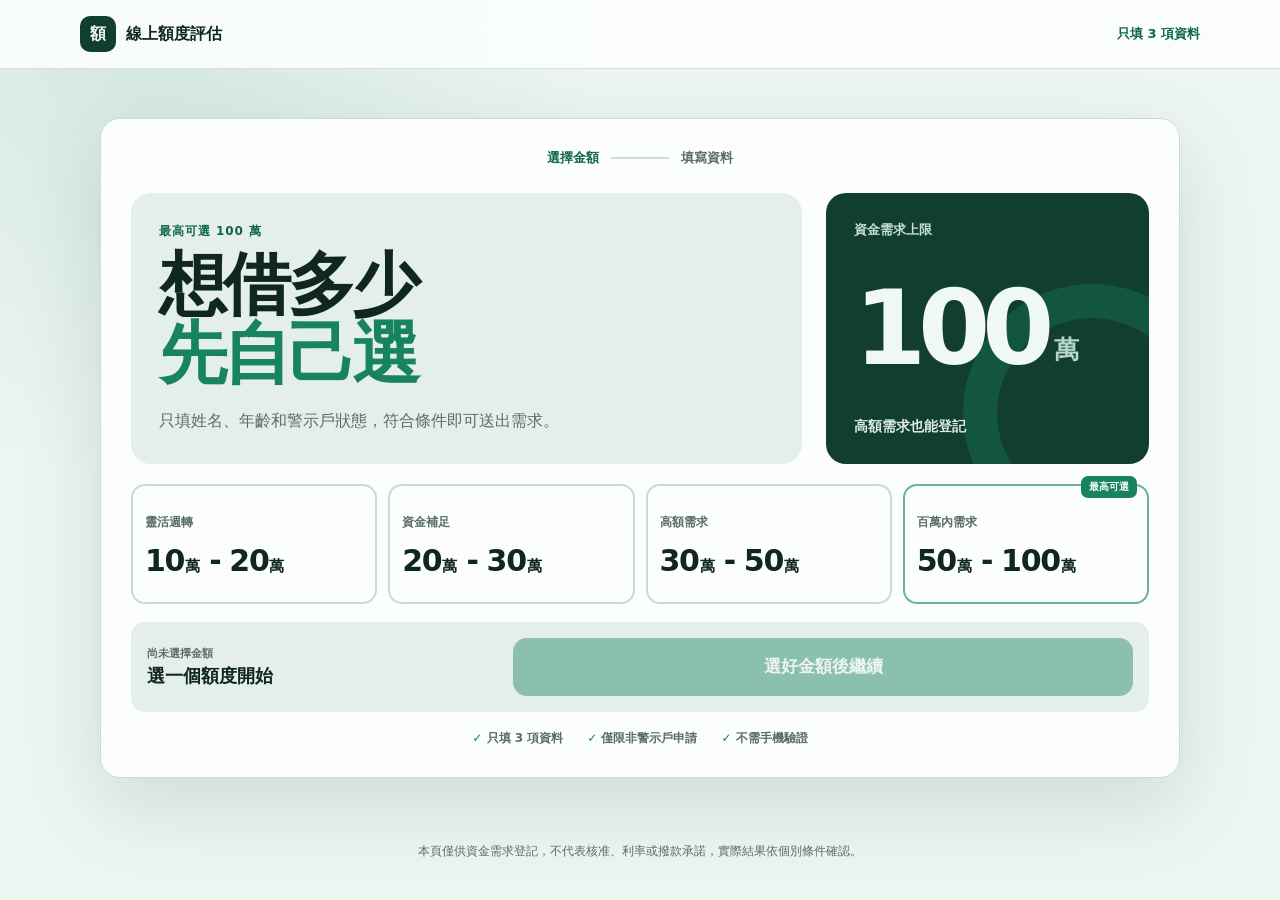
==== commit 6b2a0dcf: "Separate D project FB pixel settings" ====
--- a/index.html
+++ b/index.html
@@ -7,7 +7,7 @@
   <meta name="theme-color" content="#edf6f1">
   <title>選好金額，立即送出資金需求</title>
   <link rel="stylesheet" href="styles.css?v=2026072801">
-  <script src="app.js?v=2026072802" defer></script>
+  <script src="app.js?v=2026081801" defer></script>
 </head>
 <body data-page="amount">
   <header class="site-header">
@@ -86,3 +86,4 @@
   <noscript>請開啟 JavaScript 後使用線上申請功能。</noscript>
 </body>
 </html>
+
--- a/styles.css
+++ b/styles.css
@@ -0,0 +1,1021 @@
+:root {
+  color-scheme: light dark;
+  --bg: #edf5f1;
+  --surface: #fbfefc;
+  --surface-soft: #e4efe9;
+  --text: #10271f;
+  --text-soft: #596d65;
+  --line: #cadbd2;
+  --accent: #18845f;
+  --accent-strong: #0f6748;
+  --accent-soft: #d8eee3;
+  --accent-ink: #113e30;
+  --danger: #a7352b;
+  --shadow: 0 28px 80px rgba(25, 74, 56, 0.14);
+  --radius-card: 20px;
+  --radius-control: 14px;
+  --font-sans: "PingFang TC", "Microsoft JhengHei", "Noto Sans TC", system-ui, sans-serif;
+}
+
+* { box-sizing: border-box; }
+html { background: var(--bg); }
+
+body {
+  margin: 0;
+  min-width: 320px;
+  min-height: 100dvh;
+  overflow-x: hidden;
+  background:
+    radial-gradient(circle at 12% 4%, color-mix(in srgb, var(--accent) 12%, transparent), transparent 28rem),
+    var(--bg);
+  color: var(--text);
+  font-family: var(--font-sans);
+  -webkit-font-smoothing: antialiased;
+}
+
+button,
+input { font: inherit; }
+
+a { color: inherit; }
+
+button,
+a { -webkit-tap-highlight-color: transparent; }
+
+.site-header {
+  border-bottom: 1px solid color-mix(in srgb, var(--line) 80%, transparent);
+  background: color-mix(in srgb, var(--surface) 90%, transparent);
+  backdrop-filter: blur(16px);
+}
+
+.header-inner {
+  width: min(1120px, calc(100% - 36px));
+  min-height: 68px;
+  margin: 0 auto;
+  display: flex;
+  align-items: center;
+  justify-content: space-between;
+  gap: 20px;
+}
+
+.wordmark {
+  display: inline-flex;
+  align-items: center;
+  gap: 10px;
+  color: var(--text);
+  font-size: 16px;
+  font-weight: 900;
+  text-decoration: none;
+}
+
+.wordmark-mark {
+  width: 36px;
+  height: 36px;
+  border-radius: 10px;
+  display: grid;
+  place-items: center;
+  background: var(--accent-ink);
+  color: #f5fbf8;
+  font-weight: 900;
+}
+
+.header-note {
+  color: var(--accent-strong);
+  font-size: 13px;
+  font-weight: 900;
+}
+
+.amount-main,
+.apply-main {
+  width: 100%;
+  min-height: calc(100dvh - 128px);
+}
+
+.amount-main {
+  display: grid;
+  place-items: center;
+  padding: 34px 18px 48px;
+}
+
+.amount-shell,
+.apply-shell {
+  width: min(100%, 1080px);
+  margin: 0 auto;
+}
+
+.amount-shell {
+  padding: 30px;
+  border: 1px solid var(--line);
+  border-radius: var(--radius-card);
+  background: var(--surface);
+  box-shadow: var(--shadow);
+}
+
+.flow-nav {
+  display: flex;
+  align-items: center;
+  justify-content: center;
+  gap: 12px;
+  margin-bottom: 26px;
+  color: var(--text-soft);
+  font-size: 13px;
+  font-weight: 900;
+}
+
+.flow-item { text-decoration: none; }
+.flow-item.current,
+.flow-item.done { color: var(--accent-strong); }
+.flow-line { width: 58px; height: 2px; background: var(--line); }
+.flow-line.active { background: var(--accent); }
+
+.amount-hero {
+  display: grid;
+  grid-template-columns: minmax(0, 1.35fr) minmax(260px, 0.65fr);
+  gap: 24px;
+  align-items: stretch;
+}
+
+.amount-intro {
+  min-height: 270px;
+  padding: 30px 28px;
+  display: flex;
+  flex-direction: column;
+  justify-content: center;
+  border-radius: var(--radius-card);
+  background: var(--surface-soft);
+}
+
+.eyebrow,
+.form-kicker,
+.success-kicker {
+  margin: 0 0 10px;
+  color: var(--accent-strong);
+  font-size: 12px;
+  font-weight: 900;
+  letter-spacing: 0.08em;
+}
+
+.amount-intro h1 {
+  max-width: 600px;
+  margin: 0;
+  font-size: clamp(42px, 6vw, 68px);
+  line-height: 1.02;
+  letter-spacing: -0.055em;
+}
+
+.amount-intro h1 strong {
+  color: var(--accent);
+  font-weight: 900;
+}
+
+.amount-intro > p:last-child {
+  max-width: 480px;
+  margin: 18px 0 0;
+  color: var(--text-soft);
+  font-size: 16px;
+  line-height: 1.7;
+}
+
+.limit-visual {
+  position: relative;
+  min-height: 270px;
+  overflow: hidden;
+  padding: 28px;
+  border-radius: var(--radius-card);
+  display: flex;
+  flex-direction: column;
+  justify-content: space-between;
+  background: var(--accent-ink);
+  color: #eff8f3;
+}
+
+.limit-visual::after {
+  content: "";
+  position: absolute;
+  width: 190px;
+  height: 190px;
+  right: -72px;
+  bottom: -78px;
+  border: 34px solid color-mix(in srgb, var(--accent) 70%, transparent);
+  border-radius: 50%;
+  opacity: 0.5;
+  pointer-events: none;
+}
+
+.limit-visual > span {
+  color: #c7ded4;
+  font-size: 13px;
+  font-weight: 800;
+}
+
+.limit-visual > div {
+  position: relative;
+  display: flex;
+  align-items: flex-end;
+  gap: 8px;
+  z-index: 1;
+}
+
+.limit-visual strong {
+  font-size: clamp(68px, 9vw, 104px);
+  line-height: 0.82;
+  letter-spacing: -0.08em;
+}
+
+.limit-visual b {
+  padding-bottom: 5px;
+  color: #b6d6c8;
+  font-size: 25px;
+}
+
+.limit-visual p {
+  position: relative;
+  z-index: 1;
+  margin: 0;
+  color: #dcebe4;
+  font-size: 14px;
+  font-weight: 800;
+}
+
+.amount-grid {
+  display: grid;
+  grid-template-columns: repeat(4, minmax(0, 1fr));
+  gap: 11px;
+  margin-top: 20px;
+}
+
+.amount-option {
+  position: relative;
+  min-height: 120px;
+  padding: 20px 12px 16px;
+  border: 2px solid var(--line);
+  border-radius: var(--radius-control);
+  background: var(--surface);
+  color: var(--text);
+  cursor: pointer;
+  text-align: left;
+  transition: transform 180ms ease, border-color 180ms ease, background-color 180ms ease, color 180ms ease, box-shadow 180ms ease;
+}
+
+.amount-option:hover {
+  border-color: var(--accent);
+  transform: translateY(-3px);
+}
+
+.amount-option:active { transform: scale(0.98); }
+
+.amount-option.selected {
+  border-color: var(--accent-ink);
+  background: var(--accent-ink);
+  color: #f1faf5;
+  box-shadow: 0 14px 30px rgba(17, 62, 48, 0.22);
+}
+
+.amount-option small {
+  display: block;
+  margin-bottom: 12px;
+  color: var(--text-soft);
+  font-size: 12px;
+  font-weight: 800;
+}
+
+.amount-option.selected small { color: #c8ded4; }
+
+.amount-number {
+  display: block;
+  font-size: clamp(22px, 2.4vw, 30px);
+  font-weight: 900;
+  font-variant-numeric: tabular-nums;
+  letter-spacing: -0.045em;
+  white-space: nowrap;
+}
+
+.amount-number span {
+  margin-left: 1px;
+  font-size: 0.5em;
+  letter-spacing: 0;
+}
+
+.featured { border-color: color-mix(in srgb, var(--accent) 50%, var(--line)); }
+
+.featured-label {
+  position: absolute;
+  top: -10px;
+  right: 10px;
+  padding: 4px 8px;
+  border-radius: 7px;
+  background: var(--accent);
+  color: #f7fcf9;
+  font-size: 10px;
+  font-weight: 900;
+}
+
+.amount-option.selected .featured-label {
+  background: #edf7f2;
+  color: var(--accent-ink);
+}
+
+.selection-bar {
+  margin-top: 18px;
+  padding: 16px;
+  border-radius: var(--radius-control);
+  display: grid;
+  grid-template-columns: minmax(200px, 0.72fr) minmax(300px, 1.28fr);
+  gap: 18px;
+  align-items: center;
+  background: var(--surface-soft);
+}
+
+.selection-message {
+  min-height: 48px;
+  display: flex;
+  flex-direction: column;
+  justify-content: center;
+}
+
+.selection-message span {
+  color: var(--text-soft);
+  font-size: 11px;
+  font-weight: 800;
+}
+
+.selection-message strong {
+  margin-top: 3px;
+  color: var(--text);
+  font-size: 18px;
+  font-weight: 900;
+}
+
+.selection-message.ready strong { color: var(--accent-strong); }
+
+.primary-button,
+.line-button {
+  min-height: 58px;
+  padding: 10px 20px;
+  border: 0;
+  border-radius: var(--radius-control);
+  display: inline-flex;
+  align-items: center;
+  justify-content: center;
+  background: var(--accent);
+  color: #f8fcfa;
+  text-decoration: none;
+  font-weight: 900;
+  cursor: pointer;
+  box-shadow: 0 12px 26px rgba(24, 132, 95, 0.24);
+  transition: background-color 160ms ease, transform 160ms ease, opacity 160ms ease;
+}
+
+.primary-button:hover:not(:disabled),
+.line-button:hover { background: var(--accent-strong); }
+
+.primary-button:active:not(:disabled),
+.line-button:active { transform: scale(0.985); }
+
+.primary-button:disabled {
+  cursor: not-allowed;
+  opacity: 0.44;
+  box-shadow: none;
+}
+
+.amount-continue {
+  width: 100%;
+  font-size: 17px;
+  white-space: nowrap;
+}
+
+.amount-option:focus-visible,
+.primary-button:focus-visible,
+.line-button:focus-visible,
+.restart-link:focus-visible,
+input:focus-visible,
+.warning-option:has(input:focus-visible) {
+  outline: 3px solid color-mix(in srgb, var(--accent) 34%, transparent);
+  outline-offset: 3px;
+}
+
+.trust-list {
+  margin-top: 18px;
+  display: flex;
+  justify-content: center;
+  flex-wrap: wrap;
+  gap: 10px 24px;
+  color: var(--text-soft);
+  font-size: 12px;
+  font-weight: 800;
+}
+
+.trust-list b { color: var(--accent); }
+
+.apply-main { padding: 34px 18px 48px; }
+.apply-shell { max-width: 940px; }
+.apply-shell > .flow-nav { margin-bottom: 22px; }
+
+.apply-layout {
+  display: grid;
+  grid-template-columns: minmax(250px, 0.72fr) minmax(0, 1.4fr);
+  gap: 20px;
+  align-items: start;
+}
+
+.amount-summary,
+.form-panel,
+.success-panel {
+  border: 1px solid var(--line);
+  border-radius: var(--radius-card);
+  background: var(--surface);
+  box-shadow: var(--shadow);
+}
+
+.amount-summary {
+  position: sticky;
+  top: 24px;
+  overflow: hidden;
+  padding: 28px;
+}
+
+.amount-summary::before {
+  content: "";
+  position: absolute;
+  width: 120px;
+  height: 120px;
+  right: -54px;
+  top: -58px;
+  border-radius: 50%;
+  background: var(--accent-soft);
+}
+
+.amount-summary > span,
+.success-amount span {
+  position: relative;
+  color: var(--text-soft);
+  font-size: 13px;
+  font-weight: 800;
+}
+
+.amount-summary > strong,
+.success-amount strong {
+  position: relative;
+  display: block;
+  margin: 8px 0 12px;
+  color: var(--accent-strong);
+  font-size: clamp(33px, 4vw, 46px);
+  line-height: 1.08;
+  font-variant-numeric: tabular-nums;
+  letter-spacing: -0.05em;
+}
+
+.amount-summary > a {
+  position: relative;
+  color: var(--accent-strong);
+  font-size: 13px;
+  font-weight: 900;
+}
+
+.summary-note {
+  margin-top: 28px;
+  padding: 18px;
+  border-radius: var(--radius-control);
+  background: var(--surface-soft);
+}
+
+.summary-note b { font-size: 14px; }
+.summary-note p {
+  margin: 5px 0 0;
+  color: var(--text-soft);
+  font-size: 12px;
+  line-height: 1.6;
+}
+
+.form-panel { padding: 34px; }
+.form-kicker { margin-bottom: 8px; }
+
+.form-heading h1 {
+  margin: 0;
+  font-size: clamp(31px, 4vw, 43px);
+  line-height: 1.08;
+  letter-spacing: -0.04em;
+}
+
+.form-heading > p:last-child {
+  margin: 10px 0 28px;
+  color: var(--text-soft);
+  line-height: 1.7;
+}
+
+.field-grid {
+  display: grid;
+  grid-template-columns: repeat(2, minmax(0, 1fr));
+  gap: 18px;
+}
+
+.field label,
+.warning-fieldset legend {
+  display: block;
+  margin-bottom: 8px;
+  color: var(--text);
+  font-size: 14px;
+  font-weight: 900;
+}
+
+.field input {
+  width: 100%;
+  height: 54px;
+  padding: 0 14px;
+  border: 1px solid var(--line);
+  border-radius: var(--radius-control);
+  background: var(--surface);
+  color: var(--text);
+}
+
+.field input::placeholder {
+  color: color-mix(in srgb, var(--text-soft) 82%, transparent);
+}
+
+.field input.invalid { border-color: var(--danger); }
+
+.field-error {
+  min-height: 18px;
+  margin: 5px 0 0;
+  color: var(--danger);
+  font-size: 12px;
+  line-height: 1.35;
+}
+
+.warning-fieldset {
+  margin: 10px 0 0;
+  padding: 0;
+  border: 0;
+}
+
+.warning-options {
+  display: grid;
+  grid-template-columns: repeat(2, minmax(0, 1fr));
+  gap: 12px;
+}
+
+.warning-option { cursor: pointer; }
+
+.warning-option input {
+  position: absolute;
+  opacity: 0;
+  pointer-events: none;
+}
+
+.warning-option > span {
+  min-height: 78px;
+  padding: 14px;
+  border: 2px solid var(--line);
+  border-radius: var(--radius-control);
+  display: flex;
+  flex-direction: column;
+  justify-content: center;
+  background: var(--surface);
+  transition: border-color 160ms ease, background-color 160ms ease, transform 160ms ease;
+}
+
+.warning-option:hover > span { border-color: var(--accent); }
+.warning-option:active > span { transform: scale(0.985); }
+
+.warning-option input:checked + span {
+  border-color: var(--accent);
+  background: var(--accent-soft);
+}
+
+.warning-option b {
+  color: var(--text);
+  font-size: 18px;
+}
+
+.warning-option small {
+  margin-top: 4px;
+  color: var(--text-soft);
+}
+
+.warning-help {
+  margin: 9px 0 0;
+  color: var(--accent-strong);
+  font-size: 12px;
+  font-weight: 900;
+}
+
+.warning-help.is-rejected {
+  color: #b42318;
+}
+
+.privacy-note {
+  margin-top: 18px;
+  padding: 14px;
+  border-radius: var(--radius-control);
+  background: var(--surface-soft);
+  color: var(--text-soft);
+  font-size: 12px;
+  line-height: 1.7;
+}
+
+.form-status {
+  min-height: 22px;
+  margin: 12px 0 4px;
+  color: var(--danger);
+  text-align: center;
+  font-size: 13px;
+  font-weight: 800;
+}
+
+.submit-button {
+  width: 100%;
+  font-size: 17px;
+  white-space: nowrap;
+}
+
+.success-panel {
+  width: min(100%, 690px);
+  margin: 36px auto;
+  padding: 42px 32px;
+  text-align: center;
+}
+
+.success-mark {
+  width: 62px;
+  height: 62px;
+  margin: 0 auto 16px;
+  border-radius: 50%;
+  display: grid;
+  place-items: center;
+  background: var(--accent);
+  color: #f6fcf9;
+  font-size: 30px;
+  font-weight: 900;
+}
+
+.success-kicker { margin-bottom: 7px; }
+
+.success-panel h1 {
+  margin: 0;
+  font-size: clamp(32px, 5vw, 47px);
+  letter-spacing: -0.045em;
+}
+
+.success-panel > p:not(.success-kicker):not(.line-id-label):not(.copy-name-status):not(.line-required-note) {
+  max-width: 540px;
+  margin: 12px auto 22px;
+  color: var(--text-soft);
+  line-height: 1.8;
+}
+
+.success-intro {
+  font-size: 15px;
+}
+
+.completion-alert {
+  max-width: 540px;
+  margin: 0 auto 16px;
+  padding: 15px 17px;
+  border: 1px solid #e1a73f;
+  border-left: 5px solid #c77816;
+  border-radius: var(--radius-control);
+  background: #fff4d9;
+  color: #562f08;
+  text-align: left;
+}
+
+.completion-alert strong,
+.completion-alert span {
+  display: block;
+}
+
+.completion-alert strong {
+  margin-bottom: 4px;
+  font-size: 16px;
+  font-weight: 900;
+}
+
+.completion-alert span {
+  font-size: 13px;
+  font-weight: 700;
+  line-height: 1.65;
+}
+
+.success-amount {
+  margin: 0 auto 12px;
+  padding: 17px;
+  border-radius: var(--radius-control);
+  background: var(--accent-soft);
+}
+
+.success-amount strong { margin-bottom: 0; }
+
+.line-name-card {
+  max-width: 540px;
+  margin: 0 auto 16px;
+  padding: 19px;
+  border: 2px solid var(--accent);
+  border-radius: var(--radius-control);
+  background: color-mix(in srgb, var(--accent-soft) 58%, var(--surface));
+}
+
+.line-name-card > span {
+  display: block;
+  color: var(--text-soft);
+  font-size: 13px;
+  font-weight: 800;
+}
+
+.line-name-card > strong {
+  display: block;
+  margin: 7px 0 13px;
+  color: var(--accent-strong);
+  font-size: clamp(25px, 6vw, 34px);
+  line-height: 1.2;
+  letter-spacing: 0.04em;
+  overflow-wrap: anywhere;
+}
+
+.copy-name-button {
+  min-height: 40px;
+  padding: 8px 18px;
+  border: 1px solid var(--accent);
+  border-radius: 10px;
+  background: var(--surface);
+  color: var(--accent-strong);
+  font-size: 14px;
+  font-weight: 900;
+  cursor: pointer;
+}
+
+.copy-name-button:hover {
+  background: var(--accent-soft);
+}
+
+.copy-name-status {
+  min-height: 20px;
+  margin: 8px 0 0;
+  color: var(--accent-strong);
+  font-size: 12px;
+  font-weight: 800;
+}
+
+.line-steps {
+  max-width: 540px;
+  margin: 0 auto 20px;
+  padding: 0;
+  display: grid;
+  gap: 8px;
+  list-style: none;
+  text-align: left;
+}
+
+.line-steps li {
+  min-height: 46px;
+  padding: 9px 12px;
+  border: 1px solid var(--line);
+  border-radius: var(--radius-control);
+  display: flex;
+  align-items: center;
+  gap: 11px;
+}
+
+.line-steps span {
+  width: 27px;
+  height: 27px;
+  flex: 0 0 auto;
+  border-radius: 50%;
+  display: grid;
+  place-items: center;
+  background: var(--accent);
+  color: #f6fcf9;
+  font-size: 13px;
+  font-weight: 900;
+}
+
+.line-steps p {
+  margin: 0;
+  color: var(--text);
+  font-size: 14px;
+  font-weight: 800;
+}
+
+.line-button {
+  width: min(100%, 540px);
+  min-height: 62px;
+  font-size: 17px;
+  white-space: nowrap;
+}
+
+.line-required-note {
+  max-width: 540px;
+  margin: 10px auto 13px;
+  color: var(--danger);
+  font-size: 12px;
+  font-weight: 850;
+  line-height: 1.6;
+}
+
+.line-id-label {
+  margin: 12px 0 16px;
+  color: var(--text-soft);
+  font-size: 13px;
+}
+
+.line-id-label strong { color: var(--text); }
+
+.restart-link {
+  display: inline-block;
+  padding: 7px;
+  color: var(--text-soft);
+  font-size: 12px;
+}
+
+.site-footer {
+  padding: 0 18px 28px;
+  color: var(--text-soft);
+  text-align: center;
+  font-size: 12px;
+  line-height: 1.7;
+}
+
+.site-footer p {
+  max-width: 760px;
+  margin: 0 auto;
+}
+
+noscript {
+  display: block;
+  padding: 12px;
+  background: var(--danger);
+  color: #fdf8f7;
+  text-align: center;
+}
+
+[hidden] { display: none !important; }
+
+@media (prefers-reduced-motion: no-preference) {
+  .amount-shell,
+  .apply-layout,
+  .success-panel {
+    animation: enter-page 460ms cubic-bezier(0.16, 1, 0.3, 1) both;
+  }
+
+  @keyframes enter-page {
+    from { opacity: 0; transform: translateY(12px); }
+    to { opacity: 1; transform: translateY(0); }
+  }
+}
+
+@media (max-width: 840px) {
+  .amount-hero { grid-template-columns: minmax(0, 1.2fr) minmax(230px, 0.8fr); }
+  .amount-grid { grid-template-columns: repeat(2, minmax(0, 1fr)); }
+  .apply-layout { grid-template-columns: 1fr; }
+  .amount-summary { position: static; }
+  .summary-note { display: none; }
+}
+
+@media (max-width: 620px) {
+  .header-inner {
+    width: min(100% - 28px, 1120px);
+    min-height: 60px;
+  }
+
+  .wordmark { font-size: 14px; }
+  .wordmark-mark { width: 32px; height: 32px; border-radius: 9px; }
+  .header-note { font-size: 11px; }
+
+  .amount-main {
+    display: block;
+    padding: 14px 10px 28px;
+  }
+
+  .amount-shell {
+    padding: 18px 12px;
+    border-radius: 17px;
+  }
+
+  .flow-nav { margin-bottom: 18px; }
+  .flow-line { width: 40px; }
+  .amount-hero { grid-template-columns: 1fr; gap: 10px; }
+
+  .amount-intro {
+    min-height: auto;
+    padding: 25px 20px;
+  }
+
+  .amount-intro h1 { font-size: 43px; }
+  .amount-intro > p:last-child { margin-top: 14px; font-size: 14px; }
+
+  .limit-visual {
+    min-height: 118px;
+    padding: 18px 20px;
+    display: grid;
+    grid-template-columns: 1fr auto;
+    grid-template-rows: auto auto;
+    align-items: end;
+  }
+
+  .limit-visual > div {
+    grid-row: 1 / 3;
+    grid-column: 2;
+  }
+
+  .limit-visual strong { font-size: 61px; }
+  .limit-visual b { font-size: 19px; }
+  .limit-visual p { align-self: end; }
+
+  .amount-grid { gap: 8px; margin-top: 12px; }
+
+  .amount-option {
+    min-height: 105px;
+    padding: 17px 9px 13px;
+  }
+
+  .amount-number { font-size: 21px; }
+  .amount-option small { margin-bottom: 10px; }
+
+  .selection-bar {
+    margin-top: 10px;
+    padding: 12px;
+    grid-template-columns: 1fr;
+    gap: 10px;
+  }
+
+  .selection-message {
+    min-height: 40px;
+    text-align: center;
+  }
+
+  .amount-continue {
+    min-height: 58px;
+    font-size: 15px;
+  }
+
+  .trust-list {
+    display: grid;
+    grid-template-columns: 1fr;
+    gap: 6px;
+    text-align: center;
+  }
+
+  .apply-main { padding: 14px 10px 30px; }
+  .apply-shell > .flow-nav { margin-bottom: 14px; }
+  .amount-summary { padding: 20px; }
+  .amount-summary > strong { font-size: 35px; }
+  .form-panel { padding: 25px 16px; }
+  .field-grid { grid-template-columns: 1fr; gap: 8px; }
+  .warning-options { gap: 8px; }
+  .warning-option > span { min-height: 72px; padding: 12px 10px; }
+  .success-panel { margin: 18px auto; padding: 32px 15px; }
+  .line-button { min-height: 60px; font-size: 15px; }
+  .completion-alert { padding: 13px 14px; }
+  .line-name-card { padding: 17px 13px; }
+  .copy-name-button { width: 100%; }
+}
+
+@media (prefers-color-scheme: dark) {
+  :root {
+    --bg: #10221b;
+    --surface: #172b23;
+    --surface-soft: #20382f;
+    --text: #edf7f2;
+    --text-soft: #b4c7be;
+    --line: #355247;
+    --accent: #62c89f;
+    --accent-strong: #7bd9b4;
+    --accent-soft: #23493a;
+    --accent-ink: #0d3529;
+    --danger: #ff9b91;
+    --shadow: 0 28px 80px rgba(2, 13, 9, 0.28);
+  }
+
+  .primary-button,
+  .line-button,
+  .success-mark,
+  .line-steps span {
+    color: #0a2a20;
+  }
+
+  .amount-option.selected { color: #edf8f3; }
+  .amount-option.selected small { color: #bdd8cc; }
+  .amount-option.selected .featured-label {
+    background: #dcefe6;
+    color: #113e30;
+  }
+
+  .completion-alert {
+    border-color: #b87b27;
+    border-left-color: #e3a449;
+    background: #342815;
+    color: #ffe4ad;
+  }
+
+  .copy-name-button {
+    background: var(--surface);
+  }
+}
+
+@media (prefers-reduced-motion: reduce) {
+  *,
+  *::before,
+  *::after {
+    scroll-behavior: auto !important;
+    transition-duration: 0.01ms !important;
+    animation-duration: 0.01ms !important;
+  }
+}
